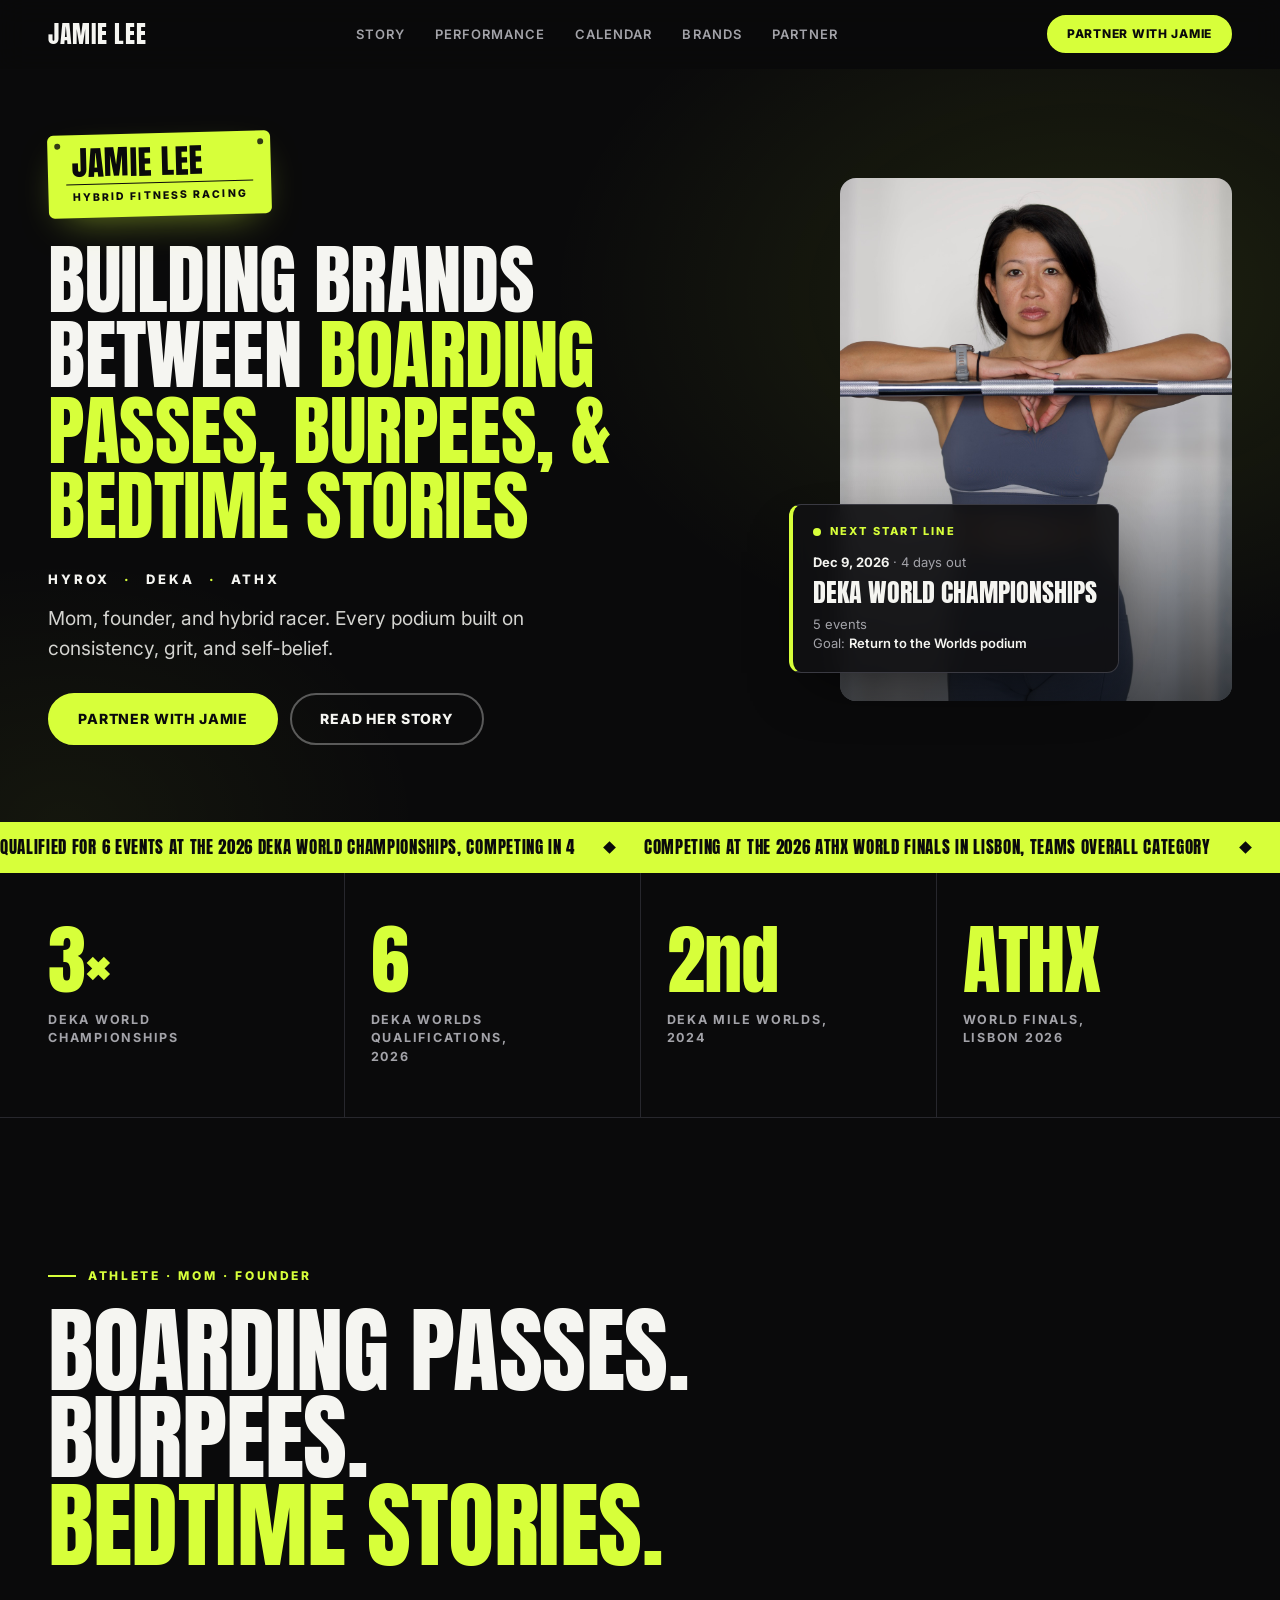
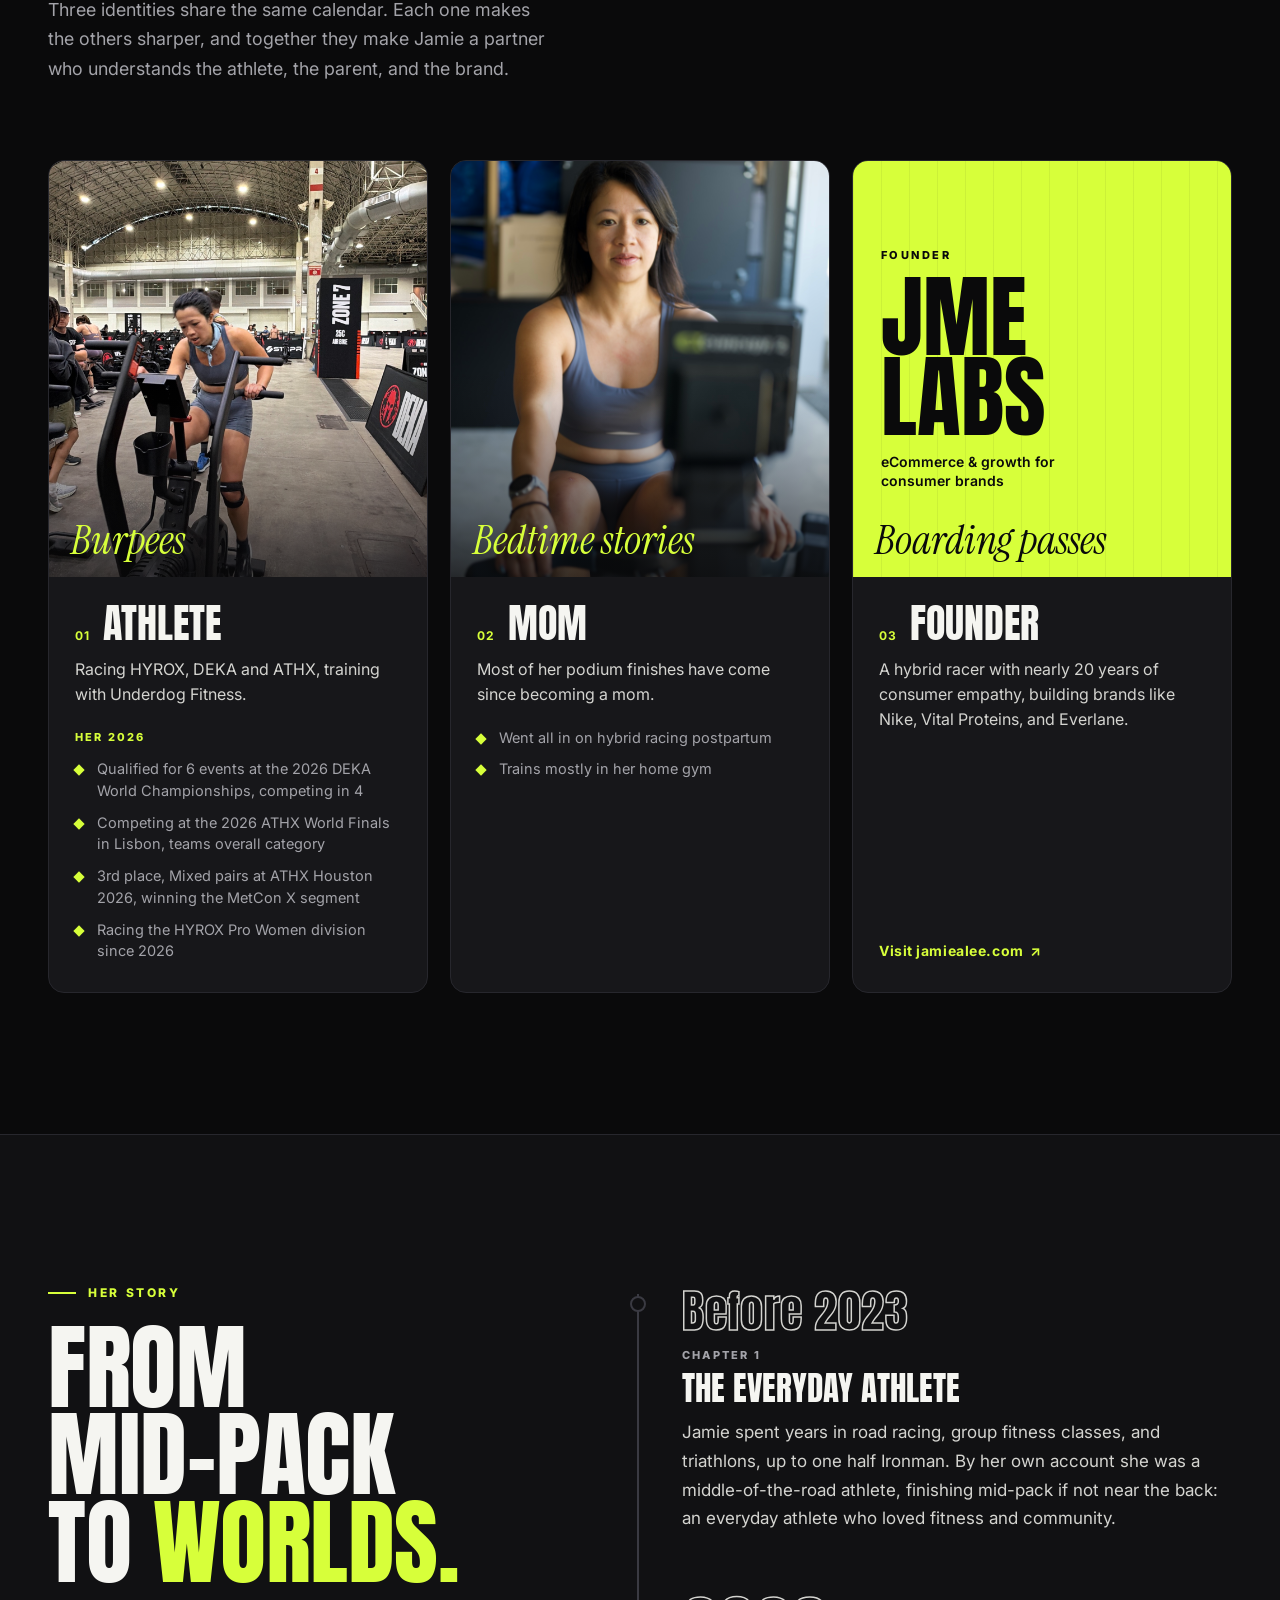
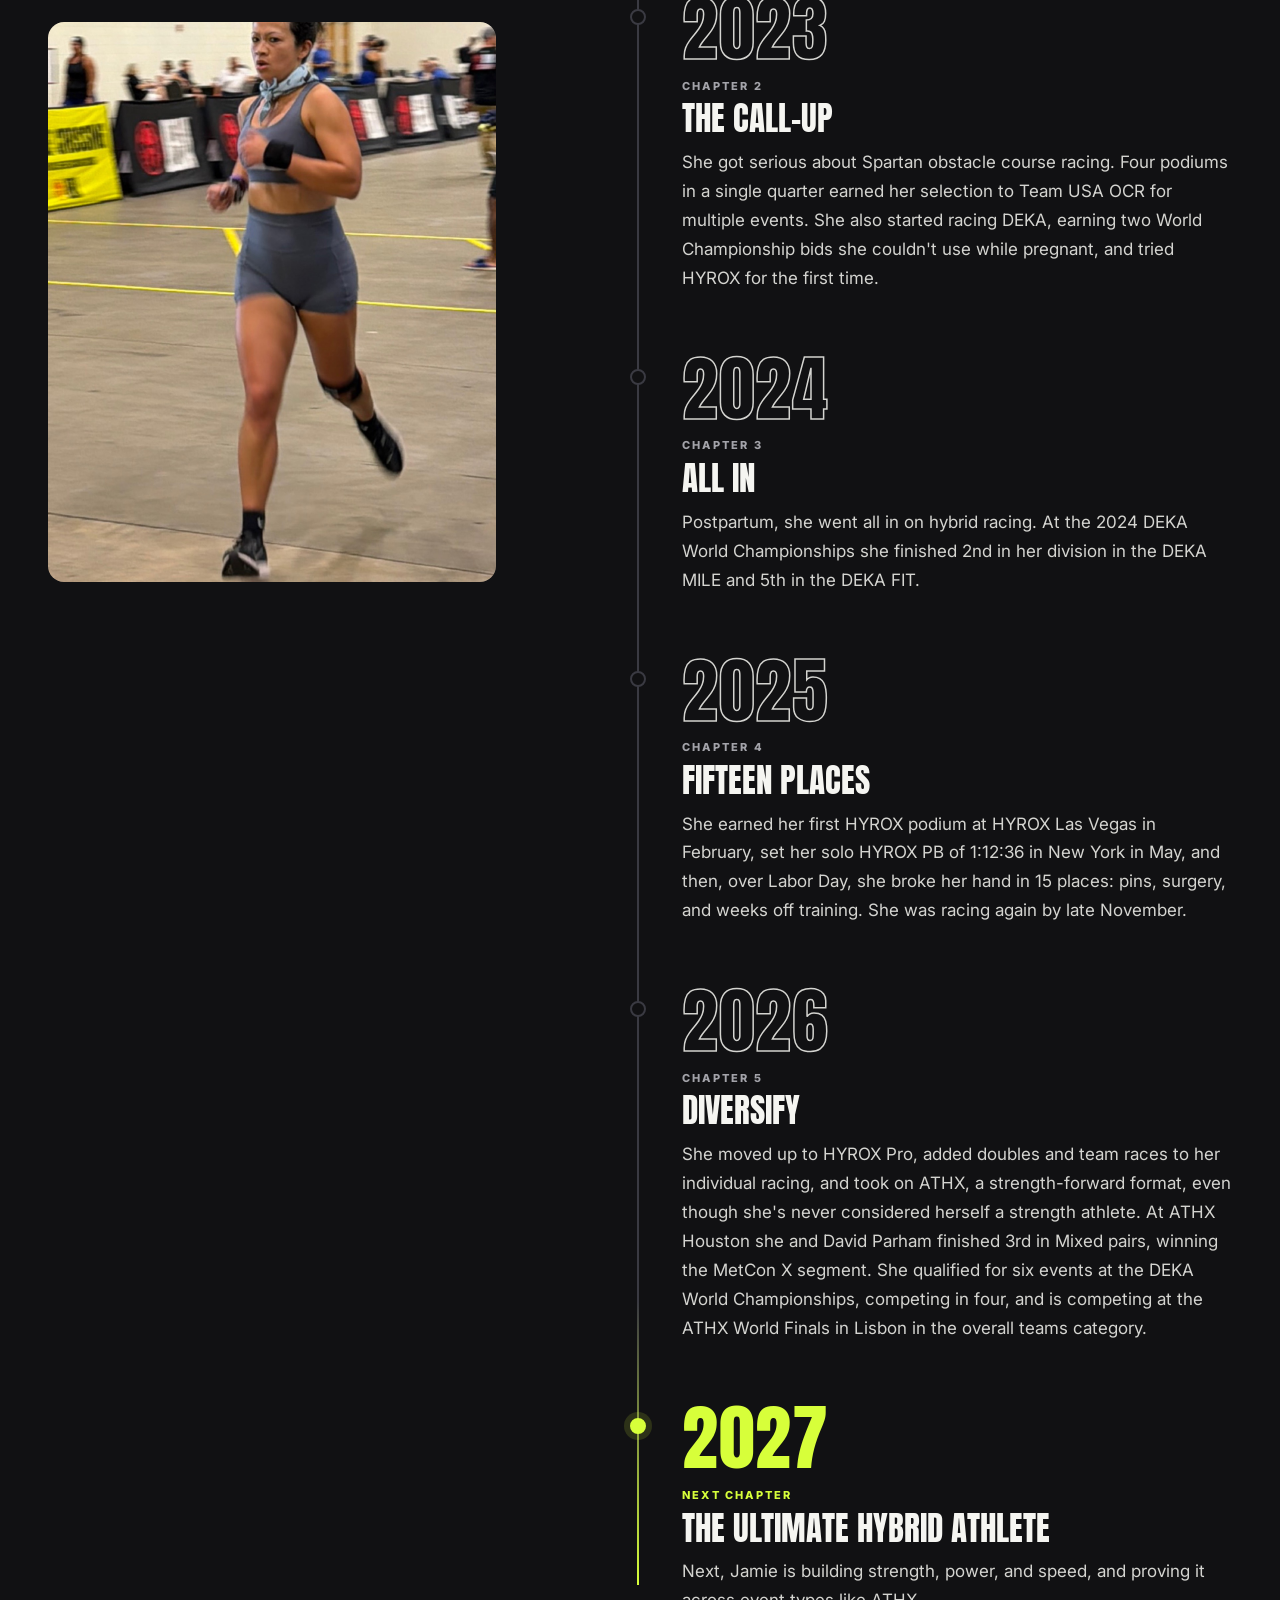
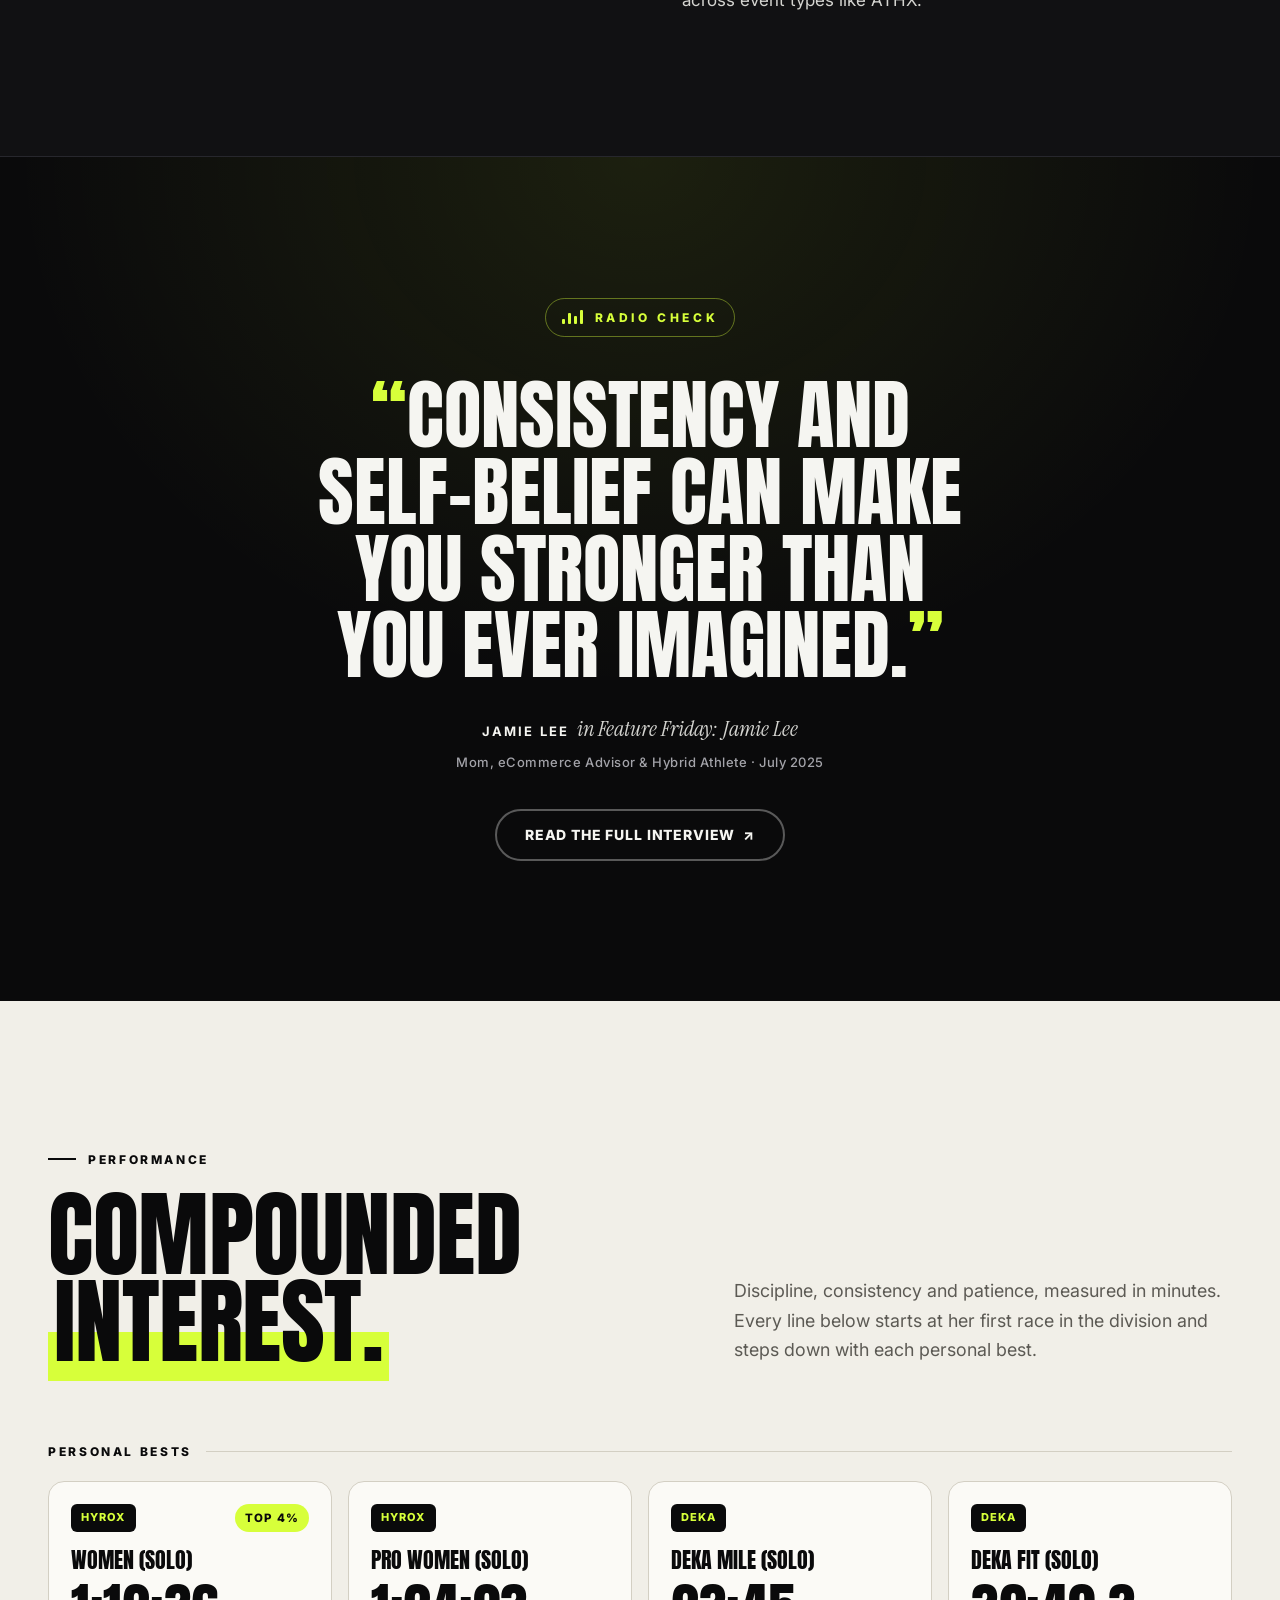
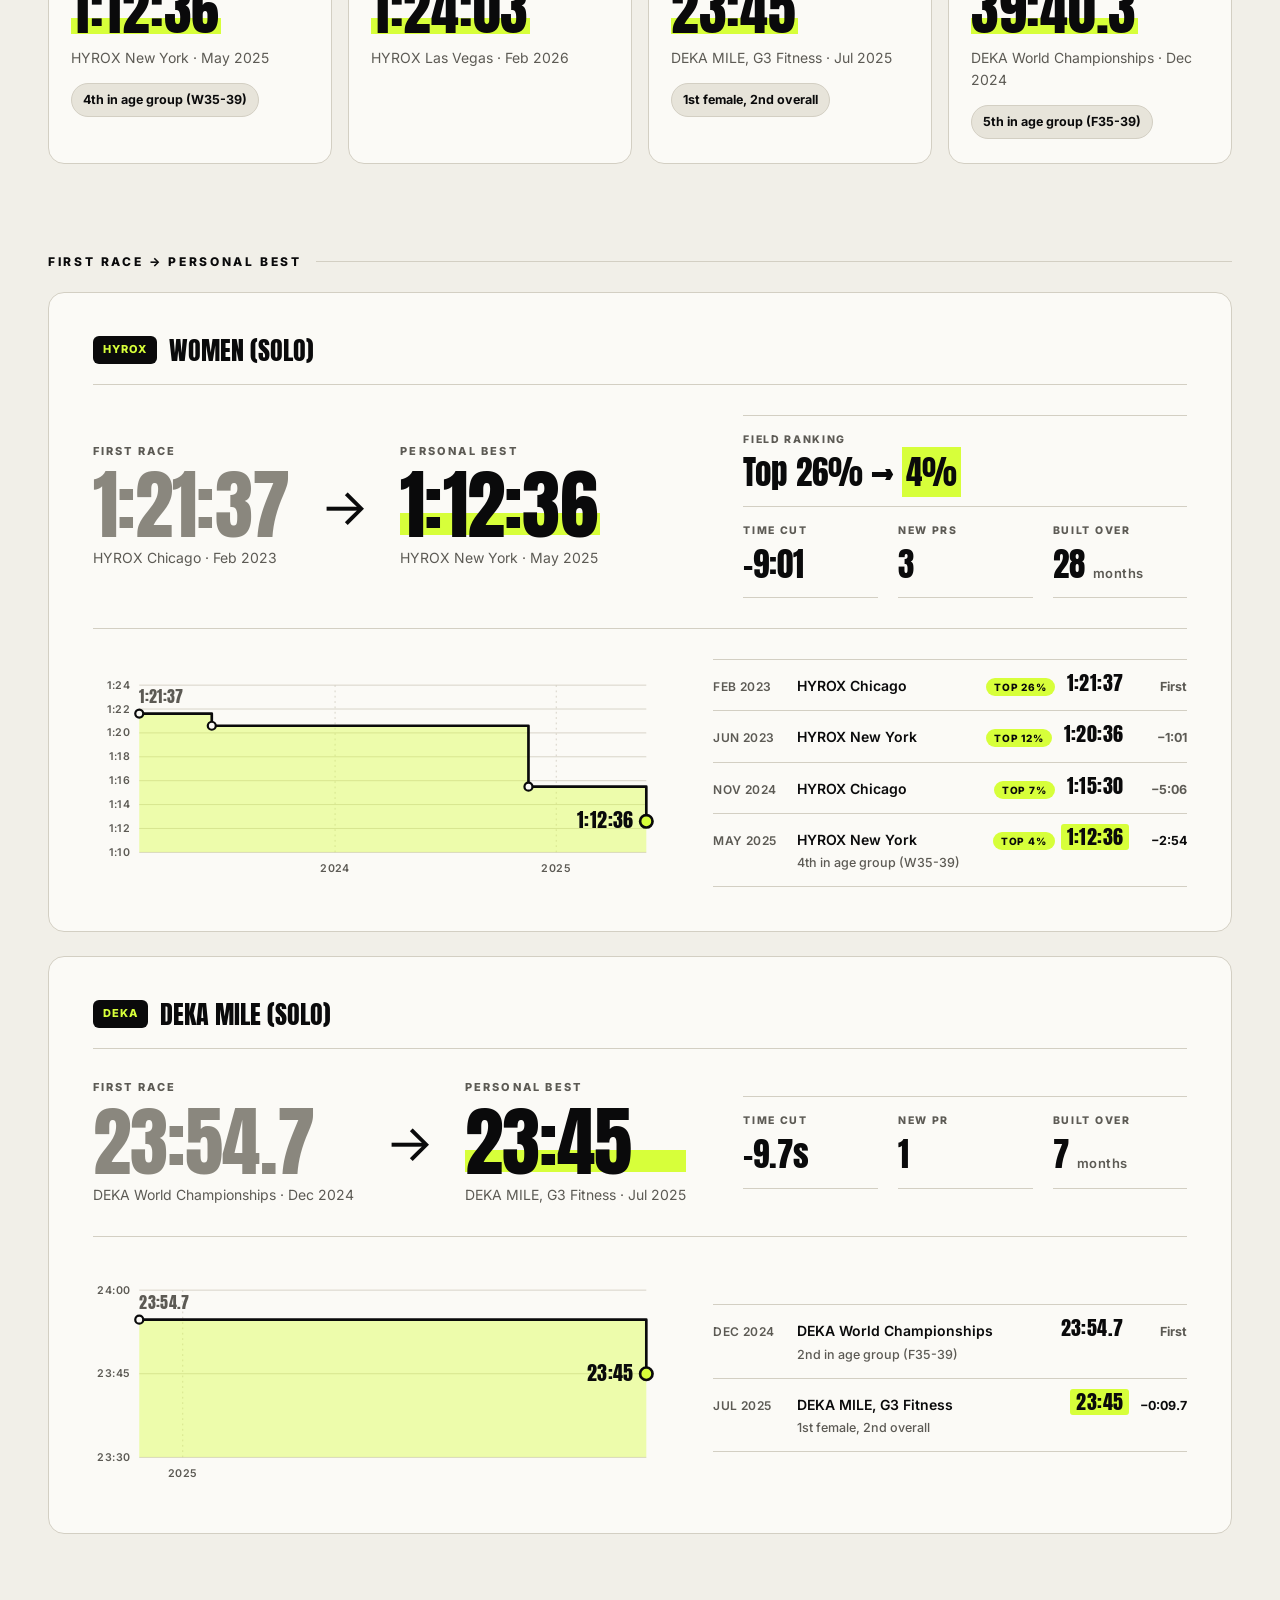
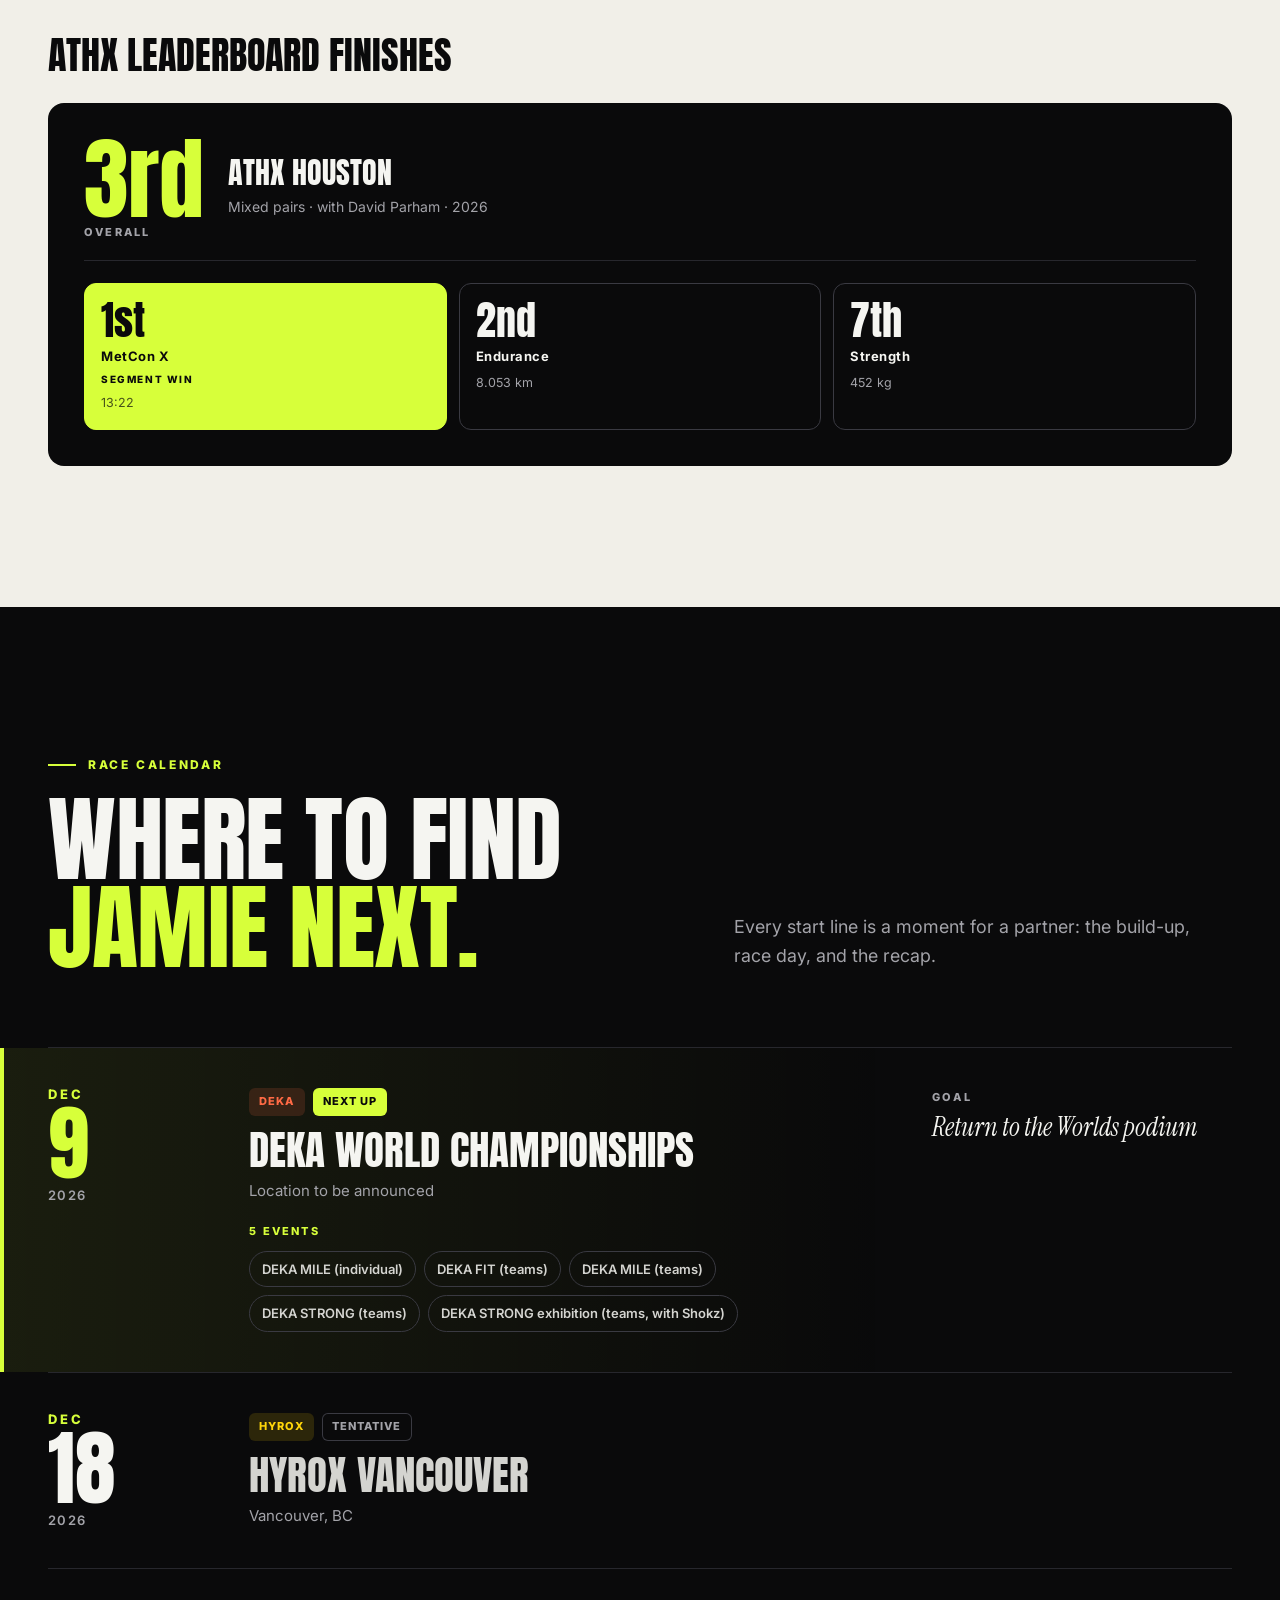
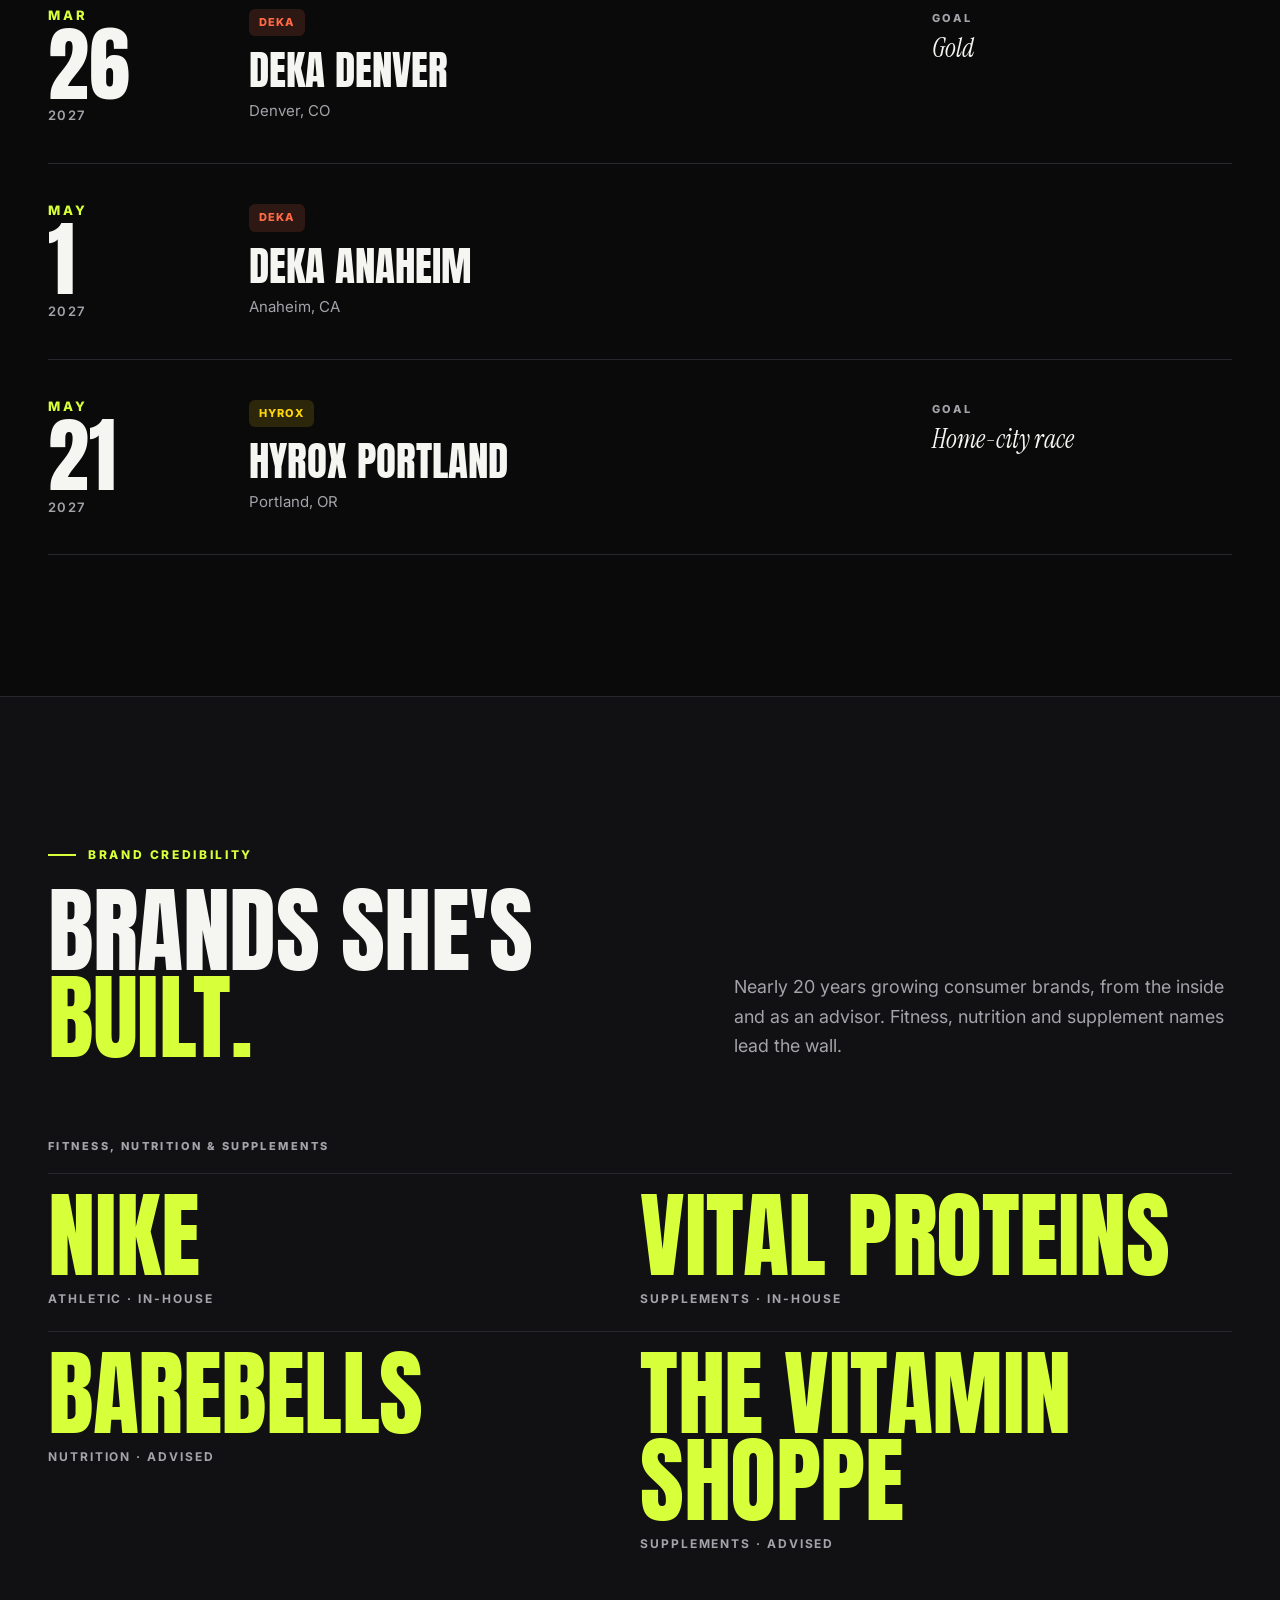
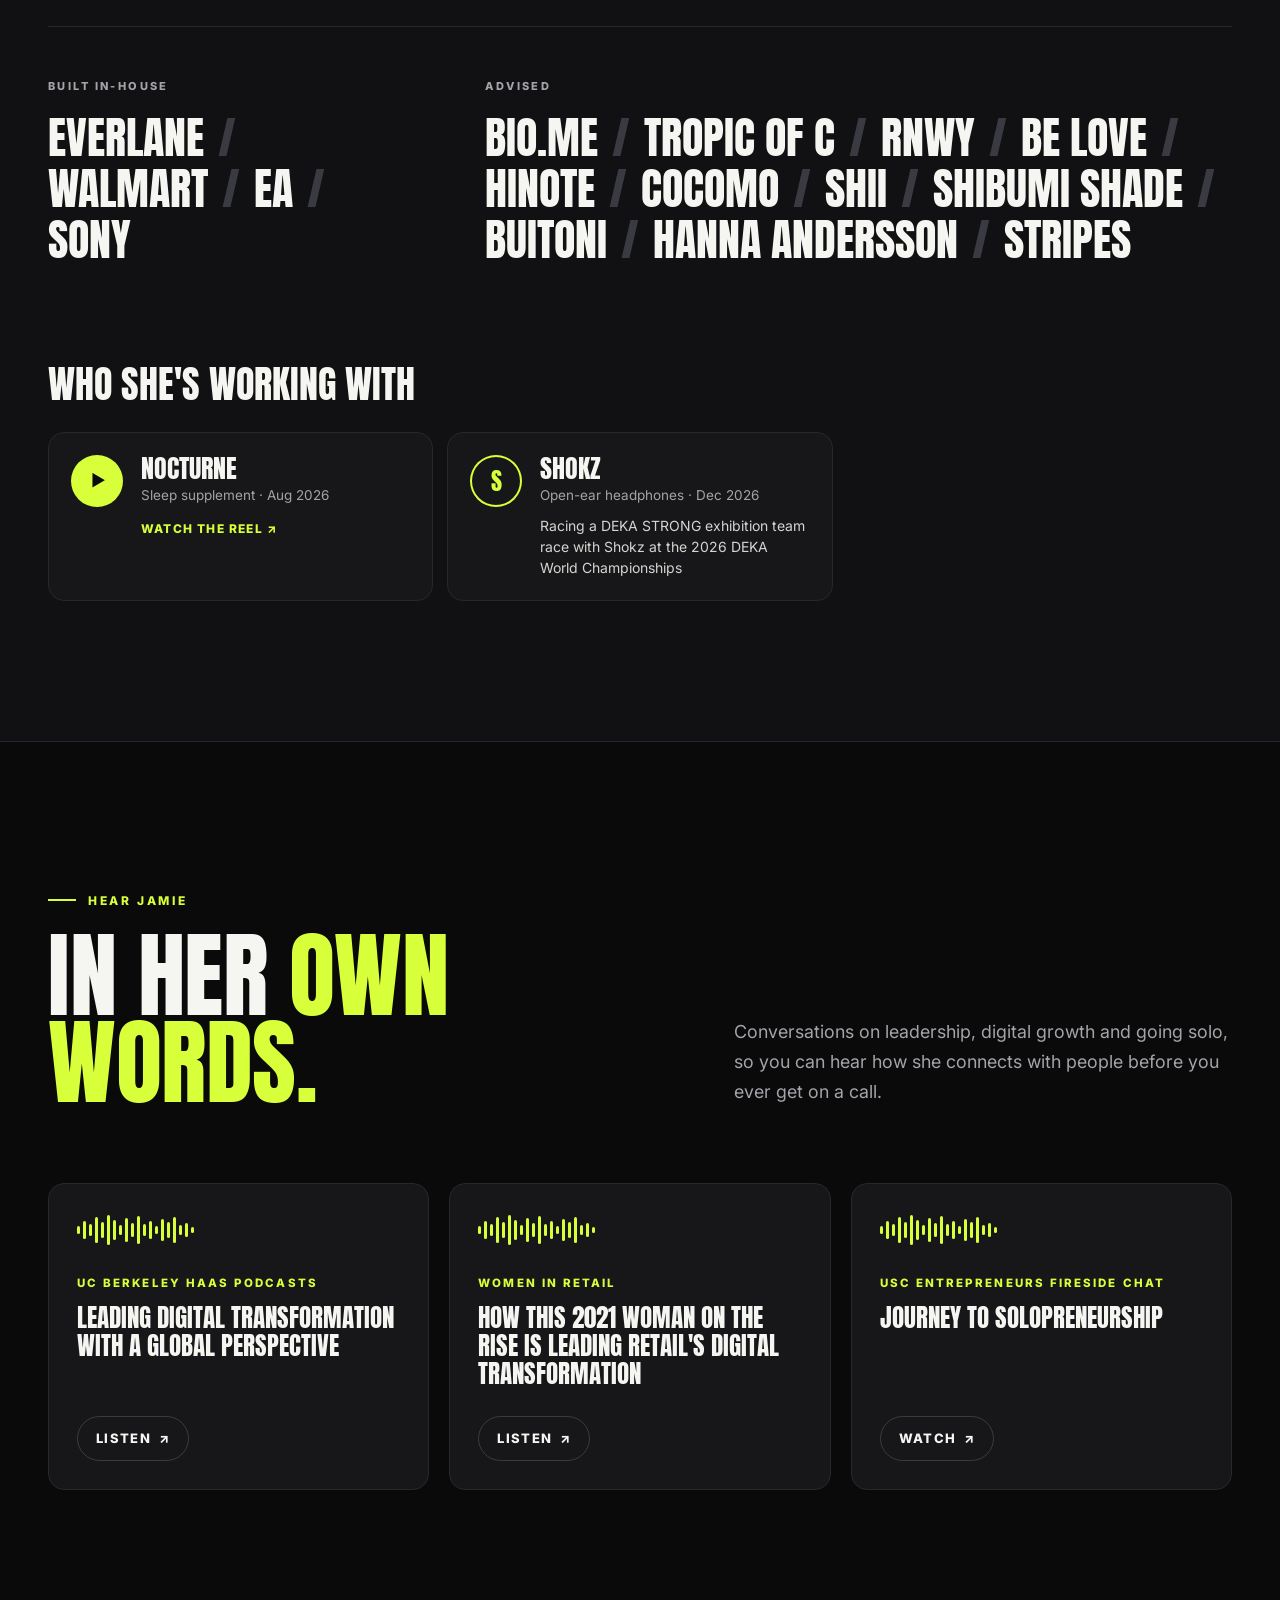
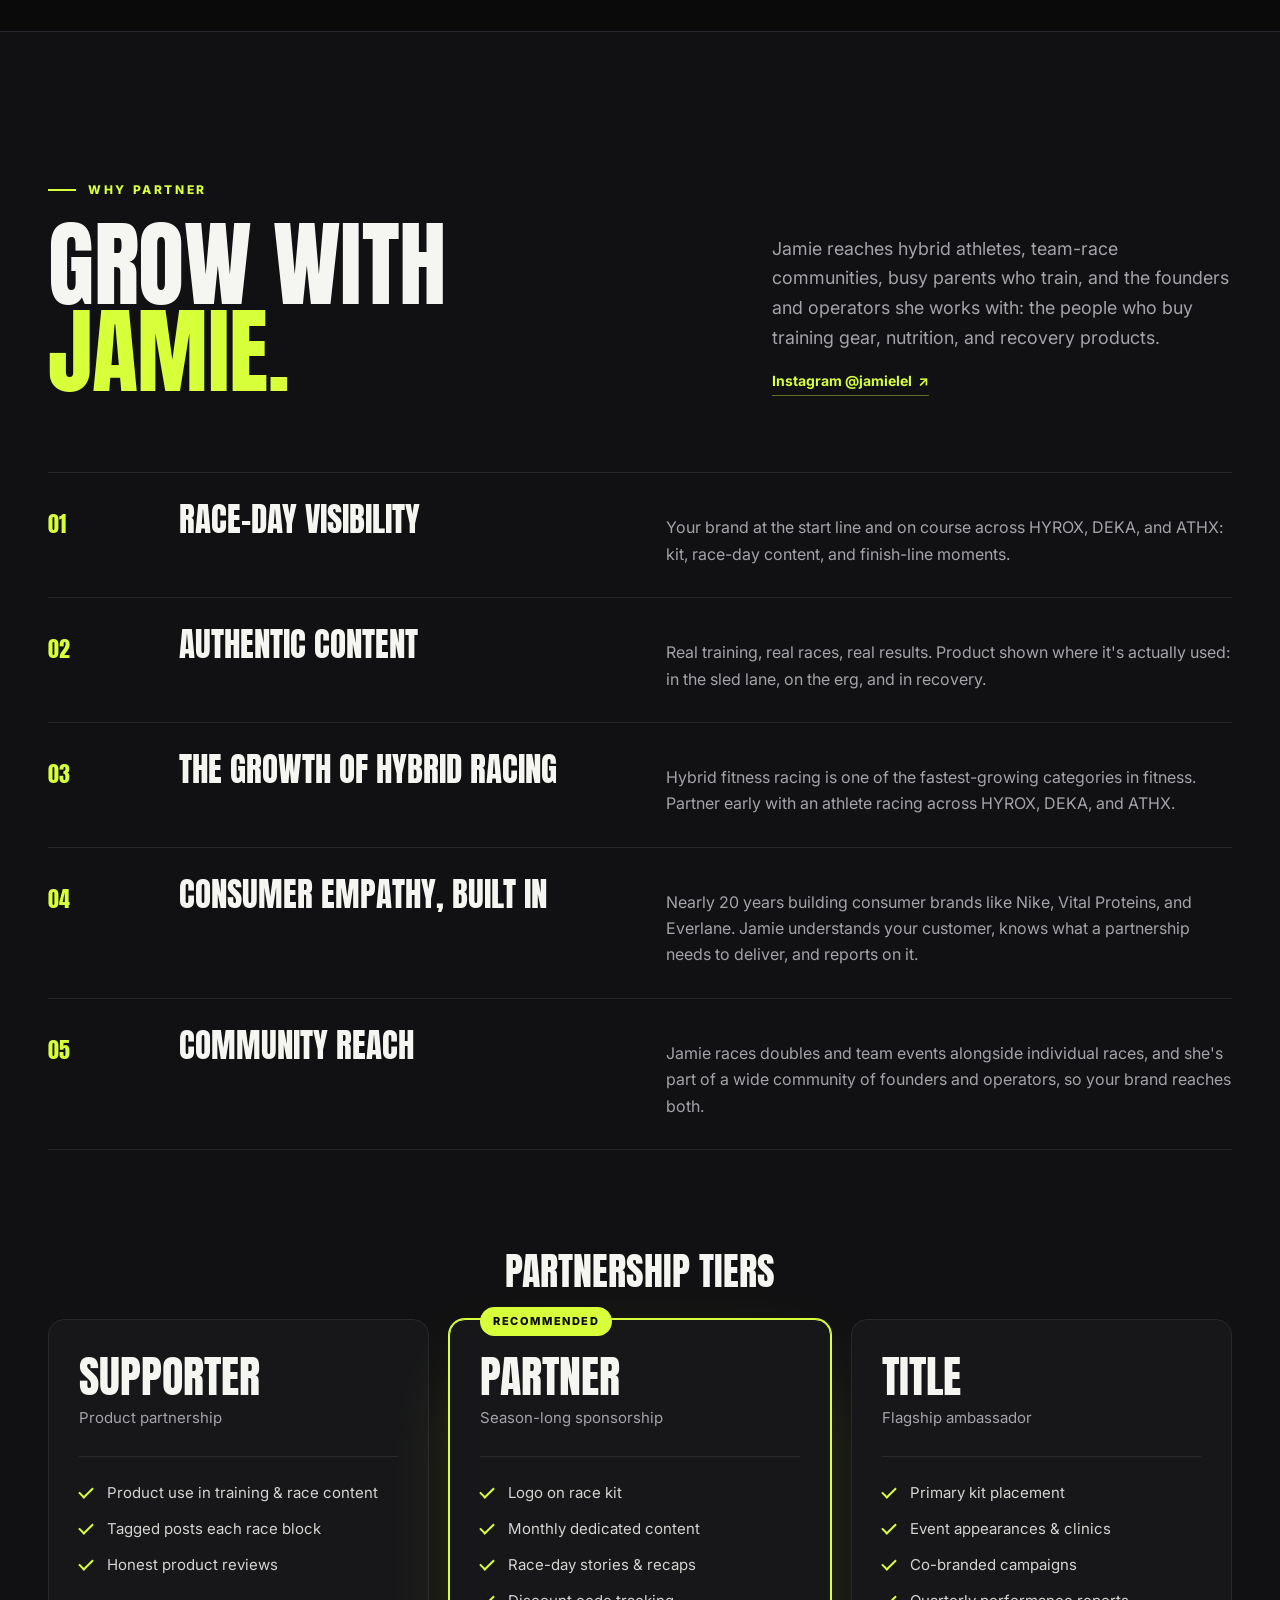
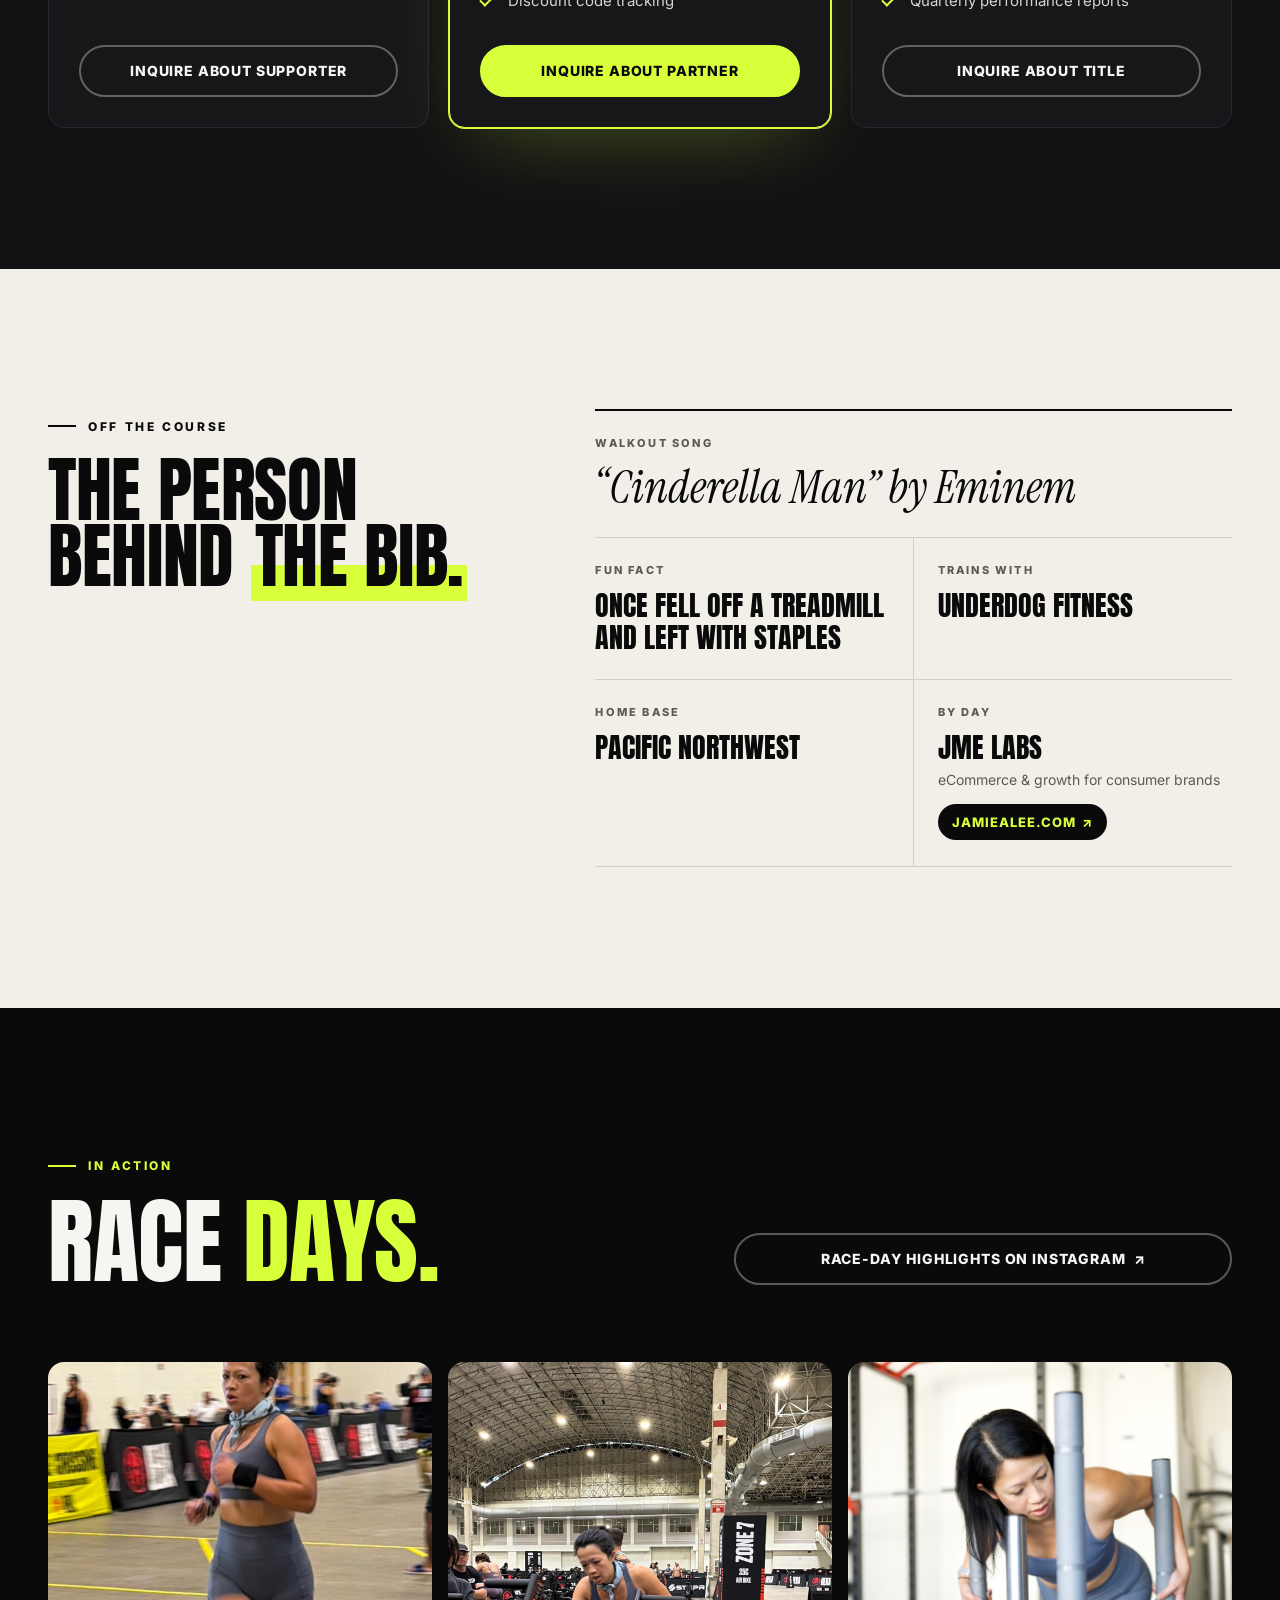
==== v6/index.html @ 5e222876 "Add v6 (Volt Feature) from Jamie's feedback and update shared data - v6 combines v1's look with v2's" ====
<!doctype html>
<html lang="en">
<head>
  <meta charset="utf-8" />
  <meta name="robots" content="noindex, nofollow" />
  <meta name="viewport" content="width=device-width, initial-scale=1" />
  <title>Jamie Lee | Hybrid Racing Athlete</title>
  <meta name="description" content="Sponsorship profile for hybrid racing athlete Jamie Lee: HYROX, DEKA and ATHX." />
  <meta name="theme-color" content="#0a0a0b" />
  <link rel="preconnect" href="https://fonts.googleapis.com" />
  <link rel="preconnect" href="https://fonts.gstatic.com" crossorigin />
  <link href="https://fonts.googleapis.com/css2?family=Anton&family=Instrument+Serif:ital@0;1&family=Inter:wght@400;500;600;700;800&display=swap" rel="stylesheet" />
  <link rel="stylesheet" href="styles.css" />
</head>
<body>
  <a class="skip" href="#main">Skip to content</a>
  <div id="draft-banner" class="draft" hidden>Preview: some figures on this page are sample data.</div>

  <header class="nav" id="nav">
    <div class="nav__inner">
      <a href="#top" class="nav__brand" id="nav-name">Jamie Lee</a>
      <nav class="nav__links" aria-label="Sections">
        <a href="#story">Story</a>
        <a href="#performance">Performance</a>
        <a href="#calendar">Calendar</a>
        <a href="#brands">Brands</a>
        <a href="#partner">Partner</a>
      </nav>
      <a href="#contact" class="btn btn--sm" id="nav-cta">Partner with Jamie</a>
    </div>
  </header>

  <main id="main">
    <!-- 1. HERO -->
    <section class="hero" id="top" aria-labelledby="hero-title">
      <div class="hero__grid wrap">
        <div class="hero__copy">
          <div class="bib" aria-hidden="false">
            <span class="bib__name" id="hero-name"></span>
            <span class="bib__meta" id="hero-category"></span>
          </div>
          <h1 class="hero__title" id="hero-title"></h1>
          <p class="hero__disc" id="hero-disc"></p>
          <p class="hero__lede" id="hero-lede"></p>
          <div class="hero__ctas">
            <a href="#contact" class="btn" id="hero-cta">Partner with Jamie</a>
            <a href="#story" class="btn btn--ghost">Read her story</a>
          </div>
        </div>
        <div class="hero__media">
          <figure class="hero__photo" id="hero-photo"></figure>
          <aside class="startline" id="startline" aria-labelledby="startline-label" hidden>
            <p class="startline__label" id="startline-label"><span class="pulse" aria-hidden="true"></span>Next start line</p>
            <p class="startline__date" id="startline-date"></p>
            <h2 class="startline__event" id="startline-event"></h2>
            <p class="startline__meta" id="startline-meta"></p>
          </aside>
        </div>
      </div>
    </section>

    <!-- 2. TICKER -->
    <section class="ticker" id="ticker-wrap" aria-label="Recent accolades" hidden>
      <div class="ticker__track" id="ticker"></div>
    </section>

    <!-- 3. STATS -->
    <section class="stats" aria-label="By the numbers">
      <dl class="stats__grid wrap" id="stats"></dl>
    </section>

    <!-- 4. ATHLETE · MOM · FOUNDER -->
    <section class="section identities" id="identities" aria-labelledby="id-title">
      <div class="wrap">
        <header class="head">
          <p class="eyebrow">Athlete · Mom · Founder</p>
          <h2 class="title" id="id-title">Boarding passes.<br />Burpees.<br /><span class="hl">Bedtime stories.</span></h2>
          <p class="intro" id="id-intro">Three identities share the same calendar. Each one makes the others sharper, and together they make Jamie a partner who understands the athlete, the parent, and the brand.</p>
        </header>
        <div class="ids" id="ids"></div>
      </div>
    </section>

    <!-- 5. STORY -->
    <section class="section story" id="story" aria-labelledby="story-title">
      <div class="wrap story__grid">
        <div class="story__aside">
          <header class="head">
            <p class="eyebrow">Her story</p>
            <h2 class="title" id="story-title">From mid&#8209;pack<br />to <span class="hl">Worlds.</span></h2>
          </header>
          <figure class="story__photo" id="story-photo"></figure>
        </div>
        <ol class="timeline" id="timeline"></ol>
      </div>
    </section>

    <!-- 6. INTERVIEW -->
    <section class="radio" id="interview" aria-labelledby="radio-label" hidden>
      <div class="wrap radio__inner">
        <p class="radio__label" id="radio-label"><span class="radio__bars" aria-hidden="true"><i></i><i></i><i></i><i></i></span>Radio check</p>
        <figure class="radio__fig">
          <blockquote class="radio__quote" id="quote-text"></blockquote>
          <figcaption class="radio__src" id="quote-src"></figcaption>
        </figure>
        <a class="btn btn--ghost" id="quote-link" href="#" target="_blank" rel="noopener">Read the full interview <span aria-hidden="true">↗</span><span class="sr-only"> (opens in a new tab)</span></a>
      </div>
    </section>

    <!-- 7. PERFORMANCE -->
    <section class="section paper perf" id="performance" aria-labelledby="perf-title">
      <div class="wrap">
        <header class="head head--row">
          <div>
            <p class="eyebrow eyebrow--ink">Performance</p>
            <h2 class="title" id="perf-title">Compounded <span class="mark">interest.</span></h2>
          </div>
          <p class="intro">Discipline, consistency and patience, measured in minutes. Every line below starts at her first race in the division and steps down with each personal best.</p>
        </header>
        <div class="pbs" id="pbs"></div>
        <div class="athx" id="athx" hidden>
          <h3 class="subhead">ATHX leaderboard finishes</h3>
          <ul class="athx__list" id="athx-list"></ul>
        </div>
      </div>
    </section>

    <!-- 8. CALENDAR -->
    <section class="section calendar" id="calendar" aria-labelledby="cal-title">
      <div class="wrap">
        <header class="head head--row">
          <div>
            <p class="eyebrow">Race calendar</p>
            <h2 class="title" id="cal-title">Where to find<br /><span class="hl">Jamie next.</span></h2>
          </div>
          <p class="intro">Every start line is a moment for a partner: the build-up, race day, and the recap.</p>
        </header>
        <ol class="races" id="races"></ol>
      </div>
    </section>

    <!-- 9. BRANDS -->
    <section class="section brands" id="brands" aria-labelledby="brands-title">
      <div class="wrap">
        <header class="head head--row">
          <div>
            <p class="eyebrow">Brand credibility</p>
            <h2 class="title" id="brands-title">Brands she's <span class="hl">built.</span></h2>
          </div>
          <p class="intro" id="brands-intro"></p>
        </header>
        <div class="wall" id="wall"></div>

        <div class="working" id="working" hidden>
          <h3 class="subhead">Who she's working with</h3>
          <div class="working__list" id="working-list"></div>
        </div>
      </div>
    </section>

    <!-- 10. PODCASTS -->
    <section class="section hear" id="hear" aria-labelledby="hear-title" hidden>
      <div class="wrap">
        <header class="head head--row">
          <div>
            <p class="eyebrow">Hear Jamie</p>
            <h2 class="title" id="hear-title">In her <span class="hl">own words.</span></h2>
          </div>
          <p class="intro">Conversations on leadership, digital growth and going solo, so you can hear how she connects with people before you ever get on a call.</p>
        </header>
        <ul class="pods" id="pods"></ul>
      </div>
    </section>

    <!-- 11. PARTNER -->
    <section class="section partner" id="partner" aria-labelledby="partner-title">
      <div class="wrap">
        <header class="head head--row">
          <div>
            <p class="eyebrow">Why partner</p>
            <h2 class="title" id="partner-title">Grow with <span class="hl" id="partner-first"></span></h2>
          </div>
          <div class="partner__aud">
            <p class="intro" id="aud-summary"></p>
            <a class="handle" id="aud-handle" href="#" target="_blank" rel="noopener" hidden></a>
          </div>
        </header>
        <ol class="values" id="values"></ol>

        <h3 class="subhead subhead--center">Partnership tiers</h3>
        <div class="tiers" id="tiers"></div>
      </div>
    </section>

    <!-- 12. OFF THE COURSE -->
    <section class="section paper off" id="off" aria-labelledby="off-title">
      <div class="wrap off__grid">
        <header class="head">
          <p class="eyebrow eyebrow--ink">Off the course</p>
          <h2 class="title" id="off-title">The person<br />behind <span class="mark">the bib.</span></h2>
        </header>
        <ul class="facts" id="facts"></ul>
      </div>
    </section>

    <!-- 13. GALLERY -->
    <section class="section gallery-sec" id="gallery-sec" aria-labelledby="gal-title">
      <div class="wrap">
        <header class="head head--row">
          <div>
            <p class="eyebrow">In action</p>
            <h2 class="title" id="gal-title">Race <span class="hl">days.</span></h2>
          </div>
          <a class="btn btn--ghost" id="highlights-link" href="#" target="_blank" rel="noopener" hidden>Race-day highlights on Instagram <span aria-hidden="true">↗</span><span class="sr-only"> (opens in a new tab)</span></a>
        </header>
        <div class="gallery" id="gallery"></div>
      </div>
    </section>

    <!-- 14. CONTACT -->
    <section class="contact" id="contact" aria-labelledby="contact-title">
      <div class="wrap contact__inner">
        <p class="contact__eyebrow">Partnerships</p>
        <h2 class="contact__title" id="contact-title">Let's race<br />together.</h2>
        <p class="contact__lede" id="contact-lede"></p>
        <div class="contact__ctas">
          <a class="btn btn--ink" id="contact-email" href="#"></a>
          <a class="btn btn--ink-ghost" id="contact-ig" href="#" target="_blank" rel="noopener" hidden></a>
        </div>
      </div>
    </section>
  </main>

  <footer class="footer">
    <div class="wrap footer__inner">
      <p class="footer__name" id="foot-name"></p>
      <p class="footer__meta" id="foot-meta"></p>
    </div>
  </footer>

  <script src="../data/jamie-lee.js"></script>
  <script src="app.js"></script>
</body>
</html>
---- v6/styles.css ----
/* =========================================================
   Jamie Lee · v6 "Volt Feature"
   v1's look (dark, volt, Anton) + v2's editorial structure
   ========================================================= */
:root {
  --bg: #0a0a0b;
  --bg-2: #111113;
  --card: #17171a;
  --card-2: #1d1d21;
  --line: #27272d;
  --line-2: #3a3a42;
  --text: #f5f5f1;
  --soft: #d4d4d0;
  --muted: #a3a3a9;
  --volt: #d7ff3a;
  --volt-dim: rgba(215, 255, 58, 0.14);
  --ink: #0a0a0b;
  --paper: #f1efe8;
  --paper-2: #e7e4da;
  --paper-line: #d3cfc3;
  --paper-muted: #5c5a54;
  --hyrox: #ffd60a;
  --deka: #ff6a45;
  --athx: #6fd3ff;
  --r: 16px;
  --display: "Anton", "Impact", "Arial Narrow Bold", sans-serif;
  --serif: "Instrument Serif", Georgia, serif;
  --body: "Inter", system-ui, -apple-system, "Segoe UI", sans-serif;
  --wrap: 1240px;
  --gut: clamp(20px, 4vw, 48px);
  --sec: clamp(88px, 11vw, 152px);
}

*, *::before, *::after { box-sizing: border-box; }
* { margin: 0; padding: 0; }
html { scroll-behavior: smooth; scroll-padding-top: 76px; -webkit-text-size-adjust: 100%; }
body { background: var(--bg); color: var(--text); font: 400 16px/1.6 var(--body); -webkit-font-smoothing: antialiased; text-rendering: optimizeLegibility; overflow-x: hidden; }
img { display: block; max-width: 100%; }
a { color: inherit; }
ul, ol { list-style: none; }
button { font: inherit; }
[hidden] { display: none !important; }
:focus-visible { outline: 3px solid var(--volt); outline-offset: 3px; border-radius: 4px; }
.paper :focus-visible, .contact :focus-visible { outline-color: var(--ink); }

.wrap { width: min(var(--wrap), 100% - var(--gut) * 2); margin-inline: auto; }
.sr-only { position: absolute !important; width: 1px; height: 1px; overflow: hidden; clip: rect(0 0 0 0); white-space: nowrap; }
.skip { position: absolute; left: 12px; top: -60px; z-index: 100; background: var(--volt); color: var(--ink); padding: 10px 16px; font-weight: 700; border-radius: 8px; text-decoration: none; }
.skip:focus { top: 12px; }
.draft { background: #3a2f00; color: #ffe27a; font-size: 13px; text-align: center; padding: 8px 16px; }

/* ---------- Buttons ---------- */
.btn {
  display: inline-flex; align-items: center; justify-content: center; gap: 8px;
  background: var(--volt); color: var(--ink); border: 2px solid var(--volt);
  font: 800 14px/1 var(--body); letter-spacing: 0.06em; text-transform: uppercase; text-decoration: none;
  padding: 17px 28px; border-radius: 999px; white-space: nowrap;
  transition: transform 0.18s ease, background-color 0.18s ease, color 0.18s ease, border-color 0.18s ease;
}
.btn:hover { transform: translateY(-2px); }
.btn--ghost { background: transparent; color: var(--text); border-color: rgba(255, 255, 255, 0.32); }
.btn--ghost:hover { border-color: var(--volt); color: var(--volt); }
.btn--sm { padding: 11px 18px; font-size: 12px; }
.btn--block { width: 100%; margin-top: auto; }
.btn--ink { background: var(--ink); color: var(--volt); border-color: var(--ink); }
.btn--ink-ghost { background: transparent; color: var(--ink); border-color: rgba(10, 10, 11, 0.4); }
.btn--ink-ghost:hover { border-color: var(--ink); }

/* ---------- Nav ---------- */
.nav { position: sticky; top: 0; z-index: 50; background: rgba(10, 10, 11, 0.72); backdrop-filter: blur(14px); -webkit-backdrop-filter: blur(14px); border-bottom: 1px solid transparent; transition: border-color 0.2s, background-color 0.2s; }
.nav.is-scrolled { border-bottom-color: var(--line); background: rgba(10, 10, 11, 0.9); }
.nav__inner { width: min(var(--wrap), 100% - var(--gut) * 2); margin-inline: auto; height: 68px; display: flex; align-items: center; justify-content: space-between; gap: 24px; }
.nav__brand { font: 400 24px/1 var(--display); letter-spacing: 0.03em; text-transform: uppercase; text-decoration: none; }
.nav__links { display: flex; gap: 30px; font-size: 13px; font-weight: 600; letter-spacing: 0.08em; text-transform: uppercase; }
.nav__links a { color: var(--muted); text-decoration: none; transition: color 0.15s; }
.nav__links a:hover { color: var(--volt); }

/* ---------- Shared type ---------- */
.section { padding: var(--sec) 0; position: relative; }
.eyebrow { display: inline-flex; align-items: center; gap: 12px; color: var(--volt); font-size: 12px; font-weight: 800; letter-spacing: 0.22em; text-transform: uppercase; margin-bottom: 22px; }
.eyebrow::before { content: ""; width: 28px; height: 2px; background: currentColor; }
.eyebrow--ink { color: var(--ink); }
.title { font: 400 clamp(46px, 7.4vw, 104px)/0.92 var(--display); text-transform: uppercase; letter-spacing: -0.005em; }
.hl { color: var(--volt); }
.mark { background: linear-gradient(transparent 58%, var(--volt) 58%, var(--volt) 92%, transparent 92%); padding: 0 0.06em; }
.intro { color: var(--muted); font-size: clamp(16px, 1.4vw, 18px); line-height: 1.65; max-width: 46ch; }
.head { margin-bottom: clamp(44px, 6vw, 80px); }
.head .intro { margin-top: 26px; }
.head--row { display: grid; grid-template-columns: 1.25fr 1fr; gap: 32px 64px; align-items: end; }
.head--row .intro { margin-top: 0; justify-self: end; }
.subhead { font: 400 clamp(28px, 3vw, 40px)/1 var(--display); text-transform: uppercase; margin: clamp(64px, 8vw, 104px) 0 28px; }
.subhead--center { text-align: center; }

.tag { display: inline-flex; align-items: center; font-size: 11px; font-weight: 800; letter-spacing: 0.1em; text-transform: uppercase; padding: 5px 10px; border-radius: 6px; background: rgba(255, 255, 255, 0.08); color: var(--soft); }
.tag--hyrox { background: rgba(255, 214, 10, 0.14); color: var(--hyrox); }
.tag--deka { background: rgba(255, 106, 69, 0.15); color: var(--deka); }
.tag--athx { background: rgba(111, 211, 255, 0.14); color: var(--athx); }
.tag--next { background: var(--volt); color: var(--ink); }
.tag--tent { background: transparent; color: var(--muted); box-shadow: inset 0 0 0 1px var(--line-2); }

.ph { background: repeating-linear-gradient(135deg, rgba(215, 255, 58, 0.06) 0 2px, transparent 2px 18px), linear-gradient(160deg, #1c1f14, #111113) !important; }

/* =========================================================
   1. HERO
   ========================================================= */
.hero { position: relative; overflow: hidden; padding: clamp(36px, 5vw, 72px) 0 clamp(56px, 6vw, 88px); }
.hero::before { content: ""; position: absolute; inset: 0; background: radial-gradient(60% 70% at 85% 30%, rgba(215, 255, 58, 0.10), transparent 70%), radial-gradient(40% 50% at 5% 100%, rgba(215, 255, 58, 0.05), transparent 70%); pointer-events: none; }
.hero__grid { position: relative; display: grid; grid-template-columns: minmax(0, 1.3fr) minmax(0, 0.7fr); gap: clamp(32px, 5vw, 72px); align-items: center; }
.bib { display: inline-flex; flex-direction: column; gap: 4px; background: var(--volt); color: var(--ink); padding: 12px 18px 11px; border-radius: 6px; margin-bottom: 26px; position: relative; transform: rotate(-1.5deg); box-shadow: 0 14px 40px -18px rgba(215, 255, 58, 0.6); }
.bib::before, .bib::after { content: ""; position: absolute; top: 8px; width: 6px; height: 6px; border-radius: 50%; background: var(--ink); opacity: 0.8; }
.bib::before { left: 7px; } .bib::after { right: 7px; }
.bib__name { font: 400 clamp(26px, 2.6vw, 34px)/1 var(--display); text-transform: uppercase; letter-spacing: 0.02em; padding: 0 6px; }
.bib__meta { font-size: 10.5px; font-weight: 800; letter-spacing: 0.2em; text-transform: uppercase; padding: 0 6px; border-top: 1.5px solid var(--ink); padding-top: 5px; }
.hero__title { font: 400 clamp(44px, 6vw, 86px)/0.98 var(--display); text-transform: uppercase; letter-spacing: -0.005em; }
.hero__t1 { color: var(--text); }
.hero__t2 { color: var(--volt); }
.hero__disc { display: flex; flex-wrap: wrap; gap: 8px 0; margin: 26px 0 0; font-size: 13px; font-weight: 800; letter-spacing: 0.22em; text-transform: uppercase; color: var(--text); }
.hero__disc span + span::before { content: "·"; color: var(--volt); margin: 0 14px; }
.hero__lede { color: var(--soft); font-size: clamp(17px, 1.5vw, 20px); line-height: 1.55; max-width: 44ch; margin: 14px 0 30px; }
.hero__ctas { display: flex; flex-wrap: wrap; gap: 12px; }

.hero__media { position: relative; }
.hero__photo { position: relative; aspect-ratio: 3 / 4; max-height: 680px; width: 100%; border-radius: var(--r); overflow: hidden; background: var(--card); }
.hero__photo img { width: 100%; height: 100%; object-fit: cover; }
.hero__photo::after { content: ""; position: absolute; inset: 0; background: linear-gradient(180deg, transparent 55%, rgba(10, 10, 11, 0.55)); }
.startline { position: absolute; left: clamp(-56px, -4vw, -20px); bottom: 28px; z-index: 2; width: min(330px, 86%); background: rgba(17, 17, 19, 0.92); backdrop-filter: blur(10px); -webkit-backdrop-filter: blur(10px); border: 1px solid var(--line-2); border-left: 4px solid var(--volt); border-radius: 12px; padding: 18px 20px 18px; box-shadow: 0 24px 60px -24px rgba(0, 0, 0, 0.8); }
.startline__label { display: flex; align-items: center; gap: 9px; color: var(--volt); font-size: 11px; font-weight: 800; letter-spacing: 0.2em; text-transform: uppercase; }
.pulse { width: 8px; height: 8px; border-radius: 50%; background: var(--volt); box-shadow: 0 0 0 0 rgba(215, 255, 58, 0.6); animation: pulse 2s infinite; }
@keyframes pulse { 70% { box-shadow: 0 0 0 9px rgba(215, 255, 58, 0); } 100% { box-shadow: 0 0 0 0 rgba(215, 255, 58, 0); } }
.startline__date { color: var(--muted); font-size: 13px; margin-top: 12px; }
.startline__date strong { color: var(--text); font-weight: 700; }
.startline__event { font: 400 26px/1.05 var(--display); text-transform: uppercase; margin-top: 6px; }
.startline__meta { color: var(--muted); font-size: 13px; line-height: 1.5; margin-top: 8px; }
.startline__goal { display: block; }
.startline__meta strong { color: var(--text); font-weight: 600; }

/* =========================================================
   2. TICKER
   ========================================================= */
.ticker { background: var(--volt); color: var(--ink); overflow: hidden; }
.ticker__track { display: flex; width: max-content; animation: tick 70s linear infinite; }
.ticker:hover .ticker__track { animation-play-state: paused; }
.ticker__run { display: flex; }
.ticker__item { font: 400 17px/1 var(--display); letter-spacing: 0.04em; text-transform: uppercase; padding: 17px 0; white-space: nowrap; display: flex; align-items: center; }
.ticker__item::after { content: ""; width: 9px; height: 9px; background: var(--ink); transform: rotate(45deg); margin: 0 30px; }
@keyframes tick { to { transform: translateX(-50%); } }

/* =========================================================
   3. STATS
   ========================================================= */
.stats { border-bottom: 1px solid var(--line); }
.stats__grid { display: grid; grid-template-columns: repeat(var(--n, 4), minmax(0, 1fr)); }
.stat { display: flex; flex-direction: column; padding: clamp(32px, 4vw, 52px) clamp(16px, 2vw, 28px); border-left: 1px solid var(--line); }
.stat:first-child { border-left: 0; padding-left: 0; }
.stat__value { order: -1; font: 400 clamp(52px, 6vw, 88px)/0.95 var(--display); color: var(--volt); letter-spacing: -0.01em; }
.stat__label { color: var(--muted); font-size: 12.5px; font-weight: 700; letter-spacing: 0.14em; text-transform: uppercase; line-height: 1.45; margin-top: 14px; max-width: 22ch; }

/* =========================================================
   4. ATHLETE · MOM · FOUNDER
   ========================================================= */
.identities .head { max-width: 900px; }
.ids { display: grid; grid-template-columns: repeat(3, minmax(0, 1fr)); gap: 22px; }
.id { display: flex; flex-direction: column; background: var(--card); border: 1px solid var(--line); border-radius: var(--r); overflow: hidden; }
.id__media { position: relative; aspect-ratio: 4 / 4.4; overflow: hidden; background: var(--card-2); }
.id__media img { width: 100%; height: 100%; object-fit: cover; transition: transform 0.7s ease; }
.id:hover .id__media img { transform: scale(1.04); }
.id__media::after { content: ""; position: absolute; inset: 0; background: linear-gradient(180deg, transparent 50%, rgba(10, 10, 11, 0.75)); pointer-events: none; }
.id__word { position: absolute; left: 22px; bottom: 16px; z-index: 1; font: italic 400 clamp(34px, 3.2vw, 46px)/1 var(--serif); color: var(--volt); }
.id--founder .id__media { background: var(--volt); }
.id--founder .id__media::after { background: none; }
.id--founder .id__word { color: var(--ink); }
.id__mark { position: absolute; inset: 0; display: flex; flex-direction: column; justify-content: center; padding: 28px; color: var(--ink); background: repeating-linear-gradient(90deg, rgba(10, 10, 11, 0.06) 0 1px, transparent 1px 28px); }
.id__mark-k { font-size: 11px; font-weight: 800; letter-spacing: 0.22em; text-transform: uppercase; }
.id__mark-n { font: 400 clamp(64px, 7vw, 104px)/0.9 var(--display); text-transform: uppercase; margin: 12px 0 14px; }
.id__mark-s { font-size: 14px; font-weight: 600; max-width: 24ch; line-height: 1.4; }
.id__body { padding: 26px 26px 30px; display: flex; flex-direction: column; flex: 1; }
.id__label { display: flex; align-items: baseline; gap: 12px; font: 400 40px/1 var(--display); text-transform: uppercase; }
.id__num { font: 700 12px/1 var(--body); letter-spacing: 0.12em; color: var(--volt); }
.id__lede { color: var(--soft); font-size: 16px; line-height: 1.55; margin-top: 14px; }
.id__kicker { color: var(--volt); font-size: 11px; font-weight: 800; letter-spacing: 0.2em; text-transform: uppercase; margin-top: 22px; }
.id__points { display: grid; gap: 10px; margin-top: 12px; }
.id__lede + .id__points { margin-top: 20px; }
.id__points li { position: relative; padding-left: 22px; color: var(--muted); font-size: 14.5px; line-height: 1.5; }
.id__points li::before { content: ""; position: absolute; left: 0; top: 0.55em; width: 8px; height: 8px; background: var(--volt); transform: rotate(45deg); }
.link { display: inline-flex; gap: 6px; margin-top: auto; padding-top: 22px; color: var(--volt); font-weight: 700; font-size: 14px; letter-spacing: 0.04em; text-decoration: none; }
.link:hover { text-decoration: underline; text-underline-offset: 4px; }

/* =========================================================
   5. STORY
   ========================================================= */
.story { background: var(--bg-2); border-block: 1px solid var(--line); }
.story__grid { display: grid; grid-template-columns: minmax(0, 0.9fr) minmax(0, 1.1fr); gap: clamp(40px, 7vw, 112px); align-items: start; }
.story__aside { position: sticky; top: 104px; }
.story__aside .head { margin-bottom: 36px; }
.story__photo { position: relative; aspect-ratio: 4 / 5; max-height: 560px; border-radius: var(--r); overflow: hidden; background: var(--card); }
.story__photo img { width: 100%; height: 100%; object-fit: cover; }
.timeline { position: relative; padding-top: 8px; }
.timeline::before { content: ""; position: absolute; left: 7px; top: 18px; bottom: 30px; width: 2px; background: linear-gradient(var(--line-2), var(--line-2) 85%, var(--volt)); }
.ch { position: relative; padding: 0 0 clamp(44px, 5vw, 64px) 52px; }
.ch:last-child { padding-bottom: 0; }
.ch::before { content: ""; position: absolute; left: 0; top: 12px; width: 16px; height: 16px; border-radius: 50%; background: var(--bg-2); border: 2px solid var(--line-2); }
.ch__year { font: 400 clamp(54px, 5.6vw, 80px)/0.9 var(--display); color: transparent; -webkit-text-stroke: 1.5px var(--soft); letter-spacing: 0.01em; }
.ch__year--text { font-size: clamp(36px, 3.6vw, 52px); padding-top: 6px; }
.ch__flag { color: var(--muted); font-size: 11px; font-weight: 800; letter-spacing: 0.2em; text-transform: uppercase; margin-top: 16px; }
.ch__title { font: 400 clamp(28px, 2.6vw, 36px)/1.05 var(--display); text-transform: uppercase; margin-top: 6px; }
.ch__text { color: var(--soft); font-size: 17px; line-height: 1.7; margin-top: 12px; max-width: 58ch; }
.ch--next::before { background: var(--volt); border-color: var(--volt); box-shadow: 0 0 0 6px var(--volt-dim); }
.ch--next .ch__year { color: var(--volt); -webkit-text-stroke: 0; }
.ch--next .ch__flag { color: var(--volt); }
.ch:hover .ch__year:not(.ch--next .ch__year) { -webkit-text-stroke-color: var(--volt); }

/* =========================================================
   6. RADIO CHECK (interview)
   ========================================================= */
.radio { position: relative; padding: clamp(96px, 11vw, 156px) 0; overflow: hidden; background: radial-gradient(70% 90% at 50% 0%, rgba(215, 255, 58, 0.09), transparent 70%), var(--bg); }
.radio__inner { display: flex; flex-direction: column; align-items: center; text-align: center; }
.radio__label { display: inline-flex; align-items: center; gap: 12px; color: var(--volt); font-size: 12px; font-weight: 800; letter-spacing: 0.3em; text-transform: uppercase; padding: 9px 16px; border: 1px solid rgba(215, 255, 58, 0.4); border-radius: 999px; }
.radio__bars { display: inline-flex; align-items: flex-end; gap: 3px; height: 14px; }
.radio__bars i { width: 3px; background: var(--volt); border-radius: 1px; animation: bars 1.2s ease-in-out infinite; }
.radio__bars i:nth-child(1) { height: 40%; animation-delay: -0.2s; }
.radio__bars i:nth-child(2) { height: 80%; animation-delay: -0.5s; }
.radio__bars i:nth-child(3) { height: 60%; animation-delay: -0.8s; }
.radio__bars i:nth-child(4) { height: 100%; animation-delay: -0.1s; }
@keyframes bars { 50% { transform: scaleY(0.4); } }
.radio__bars i { transform-origin: bottom; }
.radio__fig { margin: 40px 0 36px; }
.radio__quote { position: relative; font: 400 clamp(40px, 6vw, 88px)/1 var(--display); text-transform: uppercase; max-width: 17ch; margin-inline: auto; }
.radio__quote p::before { content: "\201C"; color: var(--volt); }
.radio__quote p::after { content: "\201D"; color: var(--volt); }
.radio__src { margin-top: 30px; font: italic 400 22px/1.4 var(--serif); color: var(--soft); }
.radio__who { font: 700 13px/1 var(--body); font-style: normal; letter-spacing: 0.16em; text-transform: uppercase; color: var(--text); margin-right: 4px; }
.radio__src cite { font-style: italic; }
.radio__sub { display: block; font: 500 13px/1.5 var(--body); font-style: normal; color: var(--muted); letter-spacing: 0.04em; margin-top: 8px; }

/* =========================================================
   7. PERFORMANCE (paper)
   ========================================================= */
.paper { background: var(--paper); color: var(--ink); }
.paper .intro { color: var(--paper-muted); }
.paper .subhead { color: var(--ink); }
.perf__k { display: flex; align-items: center; gap: 14px; font-size: 12px; font-weight: 800; letter-spacing: 0.22em; text-transform: uppercase; color: var(--ink); margin: 0 0 20px; }
.perf__k::after { content: ""; flex: 1; height: 1px; background: var(--paper-line); }
.board { display: grid; grid-template-columns: repeat(auto-fit, minmax(min(100%, 250px), 1fr)); gap: 16px; margin-bottom: clamp(56px, 7vw, 88px); }
.pbt { display: flex; flex-direction: column; background: #fbfaf6; border: 1px solid var(--paper-line); border-radius: var(--r); padding: 22px 22px 24px; }
.pbt__head { display: flex; align-items: center; justify-content: space-between; gap: 8px; min-height: 28px; }
.pbt__format { font: 400 22px/1.05 var(--display); text-transform: uppercase; margin-top: 16px; }
.pbt__time { font: 400 clamp(46px, 4.4vw, 62px)/0.95 var(--display); letter-spacing: -0.005em; margin-top: 12px; font-variant-numeric: tabular-nums; align-self: flex-start; background: linear-gradient(transparent 64%, var(--volt) 64%, var(--volt) 94%, transparent 94%); padding-right: 0.04em; }
.pbt__where { color: var(--paper-muted); font-size: 14px; margin-top: 10px; }
.pbt .pb__badge { margin-top: auto; }
.pbt__where + .pb__badge { margin-top: 14px; }
.tag { white-space: nowrap; }
.paper .tag { background: var(--ink); color: var(--volt); }
.progs { display: grid; gap: 24px; }
.pb { background: #fbfaf6; border: 1px solid var(--paper-line); border-radius: var(--r); padding: clamp(24px, 3.4vw, 44px); }
.pb__head { display: flex; align-items: center; flex-wrap: wrap; gap: 12px; padding-bottom: 20px; border-bottom: 1px solid var(--paper-line); }
.pb__format { font: 400 26px/1 var(--display); text-transform: uppercase; }
.pct { background: var(--volt); color: var(--ink); font-size: 11.5px; font-weight: 800; letter-spacing: 0.08em; text-transform: uppercase; padding: 5px 10px; border-radius: 999px; white-space: nowrap; }
.pct--sm { font-size: 10px; padding: 3px 8px; }
.pb__k { font-size: 11px; font-weight: 800; letter-spacing: 0.2em; text-transform: uppercase; color: var(--paper-muted); }
.pb__where { color: var(--paper-muted); font-size: 14px; margin-top: 8px; }
.pb__badge { display: inline-block; align-self: flex-start; margin-top: 14px; font-size: 12.5px; font-weight: 700; color: var(--ink); background: var(--paper-2); border: 1px solid var(--paper-line); padding: 6px 11px; border-radius: 999px; }
.pb__top { display: grid; grid-template-columns: minmax(0, 1.35fr) minmax(0, 1fr); gap: 24px clamp(24px, 4vw, 56px); align-items: center; padding: 30px 0; border-bottom: 1px solid var(--paper-line); }
.pb__fp { display: flex; align-items: center; flex-wrap: wrap; gap: 16px 32px; }
.fp__time { font: 400 clamp(50px, 6vw, 92px)/0.9 var(--display); letter-spacing: -0.01em; margin-top: 10px; font-variant-numeric: tabular-nums; }
.fp--first .fp__time { color: #8a877e; }
.fp--pb .fp__time { background: linear-gradient(transparent 62%, var(--volt) 62%, var(--volt) 94%, transparent 94%); padding-right: 0.04em; }
.fp__arrow { font: 400 clamp(36px, 4vw, 60px)/1 var(--body); color: var(--ink); }
.pb__nums { display: grid; grid-template-columns: repeat(3, minmax(0, 1fr)); border-top: 1px solid var(--paper-line); }
.pb__nums { column-gap: 20px; }
.pb__nums div { display: flex; flex-direction: column; padding: 16px 0; border-bottom: 1px solid var(--paper-line); }
.pb__nums dd { margin-top: auto !important; padding-top: 8px; }
.pb__nums .pb__rank { grid-column: 1 / -1; }
.pb__nums dt { font-size: 10.5px; font-weight: 800; letter-spacing: 0.16em; text-transform: uppercase; color: var(--paper-muted); }
.pb__nums dd { font: 400 clamp(26px, 2.6vw, 34px)/1 var(--display); margin-top: 8px; white-space: nowrap; }
.pb__nums small { font: 600 13px var(--body); color: var(--paper-muted); letter-spacing: 0.04em; }
.pb__rank mark { background: var(--volt); color: var(--ink); padding: 0 0.12em; }
.pb__viz { display: grid; grid-template-columns: minmax(0, 1.2fr) minmax(0, 1fr); gap: clamp(24px, 4vw, 56px); align-items: center; padding-top: 30px; }
.chart { display: block; width: 100%; height: auto; overflow: visible; }
.c-grid { stroke: var(--paper-line); stroke-width: 1; }
.c-yr { stroke: var(--paper-line); stroke-dasharray: 2 4; }
.c-ax { fill: var(--paper-muted); font: 600 12px var(--body); letter-spacing: 0.04em; }
.c-area { fill: rgba(215, 255, 58, 0.4); }
.c-line { fill: none; stroke: var(--ink); stroke-width: 3; stroke-linejoin: round; stroke-linecap: round; }
.c-dot { fill: #fbfaf6; stroke: var(--ink); stroke-width: 2.5; }
.c-dot--pb { fill: var(--volt); stroke-width: 3; }
.c-lbl { fill: var(--paper-muted); font: 400 18px var(--display); letter-spacing: 0.02em; }
.c-lbl--pb { fill: var(--ink); font-size: 22px; }
.steps { border-top: 1px solid var(--paper-line); }
.steps li { display: grid; grid-template-columns: 72px minmax(0, 1fr) auto auto 52px; gap: 12px; align-items: baseline; padding: 13px 0; border-bottom: 1px solid var(--paper-line); font-size: 14px; }
.st__date { color: var(--paper-muted); font-weight: 600; font-size: 12px; letter-spacing: 0.04em; text-transform: uppercase; white-space: nowrap; }
.st__race { font-weight: 600; }
.st__note { display: block; font-size: 12.5px; font-weight: 500; color: var(--paper-muted); margin-top: 2px; }
.st__time { font: 400 20px/1 var(--display); letter-spacing: 0.02em; font-variant-numeric: tabular-nums; }
.st__delta { text-align: right; color: var(--paper-muted); font-weight: 700; font-size: 12.5px; white-space: nowrap; }
.steps li.is-pb .st__time { background: var(--volt); padding: 3px 6px; margin: -3px -6px; border-radius: 3px; }
.steps li.is-pb .st__delta { color: var(--ink); }
.athx { margin-top: clamp(56px, 7vw, 88px); }
.athx__list { display: grid; grid-template-columns: repeat(auto-fit, minmax(min(100%, 520px), 1fr)); gap: 16px; }
.athx__item { background: var(--ink); color: var(--text); border-radius: var(--r); padding: clamp(24px, 3vw, 36px); }
.athx__main { display: flex; align-items: center; gap: 24px; padding-bottom: 22px; border-bottom: 1px solid var(--line); }
.athx__place { font: 400 clamp(64px, 7vw, 96px)/0.9 var(--display); color: var(--volt); display: flex; flex-direction: column; }
.athx__place span { font: 800 11px/1 var(--body); letter-spacing: 0.2em; text-transform: uppercase; color: var(--muted); margin-top: 8px; }
.athx__ev { font: 400 30px/1 var(--display); text-transform: uppercase; }
.athx__meta { color: var(--muted); font-size: 14px; margin-top: 8px; }
.segs { display: grid; grid-template-columns: repeat(auto-fit, minmax(140px, 1fr)); gap: 12px; margin-top: 22px; }
.seg { display: flex; flex-direction: column; gap: 6px; padding: 16px; border: 1px solid var(--line-2); border-radius: 12px; }
.seg__rank { font: 400 40px/1 var(--display); }
.seg__name { font-size: 13px; font-weight: 700; letter-spacing: 0.04em; }
.seg__res { color: var(--muted); font-size: 12.5px; }
.seg--win { background: var(--volt); border-color: var(--volt); color: var(--ink); }
.seg--win .seg__res { color: rgba(10, 10, 11, 0.7); }
.seg__flag { display: block; font-size: 10px; font-weight: 800; letter-spacing: 0.16em; text-transform: uppercase; margin-top: 4px; }

/* =========================================================
   8. CALENDAR
   ========================================================= */
.races { border-top: 1px solid var(--line); }
.race { display: grid; grid-template-columns: 150px minmax(0, 1fr) minmax(0, 300px); gap: 20px clamp(24px, 4vw, 56px); padding: clamp(28px, 3.2vw, 40px) 0; border-bottom: 1px solid var(--line); transition: background-color 0.2s; }
.race__date { display: flex; flex-direction: column; line-height: 1; }
.race__mo { color: var(--volt); font-size: 13px; font-weight: 800; letter-spacing: 0.22em; text-transform: uppercase; }
.race__d { font: 400 clamp(64px, 6.4vw, 92px)/0.9 var(--display); margin-top: 6px; }
.race__y { color: var(--muted); font-size: 13px; font-weight: 600; letter-spacing: 0.1em; margin-top: 8px; }
.race__tags { display: flex; flex-wrap: wrap; gap: 8px; }
.race__name { font: 400 clamp(30px, 3.2vw, 46px)/1 var(--display); text-transform: uppercase; margin-top: 14px; }
.race__loc { color: var(--muted); margin-top: 8px; font-size: 15px; }
.race__evs { margin-top: 20px; }
.race__evs-k { font-size: 11px; font-weight: 800; letter-spacing: 0.2em; text-transform: uppercase; color: var(--volt); margin-bottom: 10px; }
.race__evs ul { display: flex; flex-wrap: wrap; gap: 8px; }
.race__evs li { font-size: 13px; font-weight: 600; padding: 7px 12px; border: 1px solid var(--line-2); border-radius: 999px; color: var(--soft); }
.race__goal { align-self: start; font: italic 400 26px/1.15 var(--serif); color: var(--text); padding-top: 4px; }
.race__goal span { display: block; font: 800 11px/1 var(--body); font-style: normal; letter-spacing: 0.2em; text-transform: uppercase; color: var(--muted); margin-bottom: 10px; }
.race--next { position: relative; }
.race--next::before { content: ""; position: absolute; left: calc(var(--gut) * -1); right: calc(var(--gut) * -1); top: 0; bottom: 0; background: linear-gradient(90deg, rgba(215, 255, 58, 0.08), transparent 70%); border-left: 4px solid var(--volt); z-index: -1; }
.race--next .race__d { color: var(--volt); }
.race--tent .race__name { color: var(--soft); }
.races__empty { padding: 32px 0; color: var(--muted); }
.calendar { isolation: isolate; }

/* =========================================================
   9. BRANDS
   ========================================================= */
.brands { background: var(--bg-2); border-block: 1px solid var(--line); overflow: hidden; }
.wall__k { font-size: 11px; font-weight: 800; letter-spacing: 0.22em; text-transform: uppercase; color: var(--muted); margin-bottom: 18px; }
.wall__feat { padding-bottom: clamp(36px, 4vw, 56px); border-bottom: 1px solid var(--line); }
.wall__big { display: grid; grid-template-columns: repeat(auto-fit, minmax(min(100%, 420px), 1fr)); gap: 0; }
.wall__big li { display: flex; flex-direction: column; gap: 10px; padding: 18px 0 22px; border-top: 1px solid var(--line); }
.wall__big .wm { font: 400 clamp(52px, 7.4vw, 112px)/0.92 var(--display); text-transform: uppercase; color: var(--volt); letter-spacing: -0.005em; }
.wm__meta { font-size: 12px; font-weight: 700; letter-spacing: 0.16em; text-transform: uppercase; color: var(--muted); }
.wall__rest { display: grid; grid-template-columns: minmax(0, 1fr) minmax(0, 2fr); gap: clamp(32px, 5vw, 72px); padding-top: clamp(36px, 4vw, 56px); }
.wall__list { display: flex; flex-wrap: wrap; align-items: baseline; gap: 4px 0; }
.wm--sm { font: 400 clamp(30px, 3.4vw, 50px)/1.08 var(--display); text-transform: uppercase; color: var(--text); }
.wm--sm:not(:last-child)::after { content: "/"; color: var(--line-2); margin: 0 0.32em; }
.working { margin-top: 0; }
.working__list { display: grid; grid-template-columns: repeat(auto-fill, minmax(min(100%, 380px), 1fr)); gap: 14px; }
.wk { display: flex; align-items: flex-start; gap: 18px; padding: 22px 24px 22px 22px; background: var(--card); border: 1px solid var(--line); border-radius: var(--r); text-decoration: none; transition: border-color 0.18s, transform 0.18s; }
a.wk:hover { border-color: var(--volt); transform: translateY(-2px); }
.wk__play { flex: none; display: grid; place-items: center; width: 52px; height: 52px; border-radius: 50%; background: var(--volt); color: var(--ink); font-size: 16px; padding-left: 3px; }
.wk__body { display: flex; flex-direction: column; flex: 1; min-width: 0; }
.wk__name { font: 400 26px/1.05 var(--display); text-transform: uppercase; }
.wk__meta { color: var(--muted); font-size: 13.5px; margin-top: 3px; }
.wk__play--init { font: 400 24px/1 var(--display); padding-left: 0; background: transparent; color: var(--volt); box-shadow: inset 0 0 0 2px var(--volt); }
.wk__note { color: var(--soft); font-size: 14px; line-height: 1.5; margin-top: 8px; }
.wk__cta { align-self: flex-start; margin-top: 12px; font-size: 12px; font-weight: 800; letter-spacing: 0.1em; text-transform: uppercase; color: var(--volt); white-space: nowrap; }

/* =========================================================
   10. HEAR JAMIE
   ========================================================= */
.pods { display: grid; grid-template-columns: repeat(auto-fit, minmax(min(100%, 300px), 1fr)); gap: 20px; }
.pod { position: relative; display: flex; flex-direction: column; padding: 30px 28px 28px; background: var(--card); border: 1px solid var(--line); border-radius: var(--r); transition: border-color 0.18s; }
.pod:hover { border-color: var(--line-2); }
.pod__wave { width: 120px; height: 32px; fill: var(--volt); margin-bottom: 28px; }
.pod__show { font-size: 11.5px; font-weight: 800; letter-spacing: 0.18em; text-transform: uppercase; color: var(--volt); }
.pod__title { font: 400 25px/1.12 var(--display); text-transform: uppercase; margin: 12px 0 28px; }
.pod__link { margin-top: auto; align-self: flex-start; display: inline-flex; gap: 8px; font-size: 13px; font-weight: 800; letter-spacing: 0.1em; text-transform: uppercase; text-decoration: none; padding: 11px 18px; border: 1px solid var(--line-2); border-radius: 999px; transition: border-color 0.18s, color 0.18s; }
.pod__link:hover { border-color: var(--volt); color: var(--volt); }
.pod__link::after { content: ""; position: absolute; inset: 0; border-radius: var(--r); }

/* =========================================================
   11. PARTNER
   ========================================================= */
.partner { background: var(--bg-2); border-top: 1px solid var(--line); }
.partner__aud { justify-self: end; max-width: 46ch; }
.handle { display: inline-flex; gap: 6px; margin-top: 18px; color: var(--volt); font-weight: 700; font-size: 14px; text-decoration: none; border-bottom: 1px solid rgba(215, 255, 58, 0.4); padding-bottom: 2px; }
.handle:hover { border-bottom-color: var(--volt); }
.values { border-top: 1px solid var(--line); }
.val { display: grid; grid-template-columns: 80px minmax(0, 1fr) minmax(0, 1.3fr); gap: 16px clamp(24px, 4vw, 56px); padding: 30px 0; border-bottom: 1px solid var(--line); align-items: baseline; }
.val__n { font: 400 22px/1 var(--display); color: var(--volt); }
.val__t { font: 400 clamp(26px, 2.6vw, 34px)/1.02 var(--display); text-transform: uppercase; }
.val__p { color: var(--muted); font-size: 16px; line-height: 1.65; }
.tiers { display: grid; grid-template-columns: repeat(3, minmax(0, 1fr)); gap: 20px; align-items: stretch; }
.tier { position: relative; display: flex; flex-direction: column; background: var(--card); border: 1px solid var(--line); border-radius: var(--r); padding: 34px 30px 30px; }
.tier--feat { border-color: var(--volt); box-shadow: 0 0 0 1px var(--volt), 0 30px 80px -30px rgba(215, 255, 58, 0.3); }
.tier__badge { position: absolute; top: -13px; left: 30px; background: var(--volt); color: var(--ink); font-size: 11px; font-weight: 800; letter-spacing: 0.14em; text-transform: uppercase; padding: 6px 13px; border-radius: 999px; }
.tier__name { font: 400 44px/1 var(--display); text-transform: uppercase; }
.tier__blurb { color: var(--muted); margin-top: 8px; font-size: 15px; }
.tier ul { display: grid; gap: 12px; margin: 26px 0 32px; padding-top: 24px; border-top: 1px solid var(--line); }
.tier li { position: relative; padding-left: 28px; font-size: 15px; color: var(--soft); }
.tier li::before { content: ""; position: absolute; left: 0; top: 0.42em; width: 14px; height: 8px; border-left: 2.5px solid var(--volt); border-bottom: 2.5px solid var(--volt); transform: rotate(-45deg); }

/* =========================================================
   12. OFF THE COURSE (paper)
   ========================================================= */
.off__grid { display: grid; grid-template-columns: minmax(0, 0.85fr) minmax(0, 1.15fr); gap: clamp(36px, 6vw, 96px); align-items: start; }
.off .head { margin-bottom: 0; }
.off .title { font-size: clamp(46px, 5.6vw, 84px); }
.facts { display: grid; grid-template-columns: repeat(2, minmax(0, 1fr)); gap: 0; border-top: 2px solid var(--ink); }
.fact { padding: 24px 24px 26px 0; border-bottom: 1px solid var(--paper-line); }
.fact:nth-child(odd) { border-right: 1px solid var(--paper-line); }
.fact:nth-child(even) { padding-left: 24px; padding-right: 0; }
.fact__k { font-size: 11px; font-weight: 800; letter-spacing: 0.2em; text-transform: uppercase; color: var(--paper-muted); }
.fact__v { font: 400 clamp(24px, 2.2vw, 30px)/1.12 var(--display); text-transform: uppercase; margin-top: 10px; }
.fact--lead { grid-column: 1 / -1; border-right: 0 !important; padding-right: 0; }
.fact--lead .fact__v { font: italic 400 clamp(34px, 3.6vw, 52px)/1.05 var(--serif); text-transform: none; }
.fact--lead ~ .fact:nth-child(even) { border-right: 1px solid var(--paper-line); padding-left: 0; padding-right: 24px; }
.fact--lead ~ .fact:nth-child(odd) { border-right: 0; padding-left: 24px; padding-right: 0; }
.fact__sub { color: var(--paper-muted); font-size: 14px; margin-top: 6px; }
.fact__link { display: inline-flex; gap: 6px; margin-top: 12px; font-size: 13px; font-weight: 800; letter-spacing: 0.08em; text-transform: uppercase; text-decoration: none; background: var(--ink); color: var(--volt); padding: 8px 14px; border-radius: 999px; }

/* =========================================================
   13. GALLERY
   ========================================================= */
.gallery { display: grid; grid-template-columns: repeat(auto-fit, minmax(min(100%, 280px), 1fr)); gap: 16px; }
.gal { position: relative; aspect-ratio: 4 / 5; border-radius: var(--r); overflow: hidden; background: var(--card); }
.gal img { width: 100%; height: 100%; object-fit: cover; transition: transform 0.7s ease; }
.gal:hover img { transform: scale(1.04); }
.gal figcaption { position: absolute; left: 0; right: 0; bottom: 0; padding: 40px 20px 16px; font-size: 13px; font-weight: 600; color: var(--soft); background: linear-gradient(transparent, rgba(10, 10, 11, 0.85)); }

/* =========================================================
   14. CONTACT + FOOTER
   ========================================================= */
.contact { background: var(--volt); color: var(--ink); padding: clamp(96px, 12vw, 168px) 0; position: relative; overflow: hidden; }
.contact::before { content: ""; position: absolute; inset: 0; background: repeating-linear-gradient(115deg, rgba(10, 10, 11, 0.045) 0 2px, transparent 2px 34px); pointer-events: none; }
.contact__inner { position: relative; display: flex; flex-direction: column; align-items: flex-start; }
.contact__eyebrow { font-size: 12px; font-weight: 800; letter-spacing: 0.24em; text-transform: uppercase; display: inline-flex; align-items: center; gap: 12px; }
.contact__eyebrow::before { content: ""; width: 28px; height: 2px; background: currentColor; }
.contact__title { font: 400 clamp(72px, 14vw, 208px)/0.86 var(--display); text-transform: uppercase; letter-spacing: -0.01em; margin-top: 24px; }
.contact__lede { font-size: clamp(17px, 1.6vw, 20px); max-width: 44ch; margin: 30px 0 36px; font-weight: 500; }
.contact__ctas { display: flex; flex-wrap: wrap; gap: 12px; }
.contact .btn { text-transform: none; letter-spacing: 0.01em; font-size: 16px; }
.footer { padding: 34px 0; border-top: 1px solid var(--line); color: var(--muted); font-size: 13px; }
.footer__inner { display: flex; justify-content: space-between; flex-wrap: wrap; gap: 10px 24px; }
.footer__name { font: 400 20px/1 var(--display); text-transform: uppercase; color: var(--text); letter-spacing: 0.03em; }

/* ---------- Reveal ---------- */
.js-reveal .reveal { opacity: 0; transform: translateY(22px); transition: opacity 0.7s ease, transform 0.7s cubic-bezier(0.2, 0.7, 0.2, 1); transition-delay: var(--d, 0ms); }
.js-reveal .reveal.is-in { opacity: 1; transform: none; }

/* =========================================================
   Responsive
   ========================================================= */
@media (max-width: 1080px) {
  .nav__links { gap: 20px; }
  .race { grid-template-columns: 120px minmax(0, 1fr); }
  .race__goal { grid-column: 2; }
  .race__goal--empty { display: none; }
}
@media (max-width: 960px) {
  .nav__links { display: none; }
  .hero__grid { grid-template-columns: minmax(0, 1fr); }
  .hero__media { order: -1; max-width: 560px; }
  .hero__photo { aspect-ratio: 5 / 4; max-height: 62vh; }
  .hero__photo img { object-position: 50% 18% !important; }
  .startline { position: relative; left: auto; bottom: auto; width: auto; margin: -56px 16px 0; }
  .hero__title { max-width: none; }
  .head--row { grid-template-columns: minmax(0, 1fr); align-items: start; }
  .head--row .intro, .partner__aud { justify-self: start; }
  .ids { grid-template-columns: minmax(0, 1fr); max-width: 620px; }
  .id__media { aspect-ratio: 16 / 11; }
  .id--mom .id__media img { object-position: 50% 22% !important; }
  .story__grid { grid-template-columns: minmax(0, 1fr); }
  .story__aside { position: static; }
  .story__photo { max-width: 520px; }
  .pb__viz, .pb__top { grid-template-columns: minmax(0, 1fr); }
  .wall__rest { grid-template-columns: minmax(0, 1fr); }
  .val { grid-template-columns: 56px minmax(0, 1fr); }
  .val__p { grid-column: 2; }
  .tiers { grid-template-columns: minmax(0, 1fr); max-width: 560px; margin-inline: auto; gap: 28px; }
  .off__grid { grid-template-columns: minmax(0, 1fr); }
  .stats__grid { grid-template-columns: repeat(2, minmax(0, 1fr)); }
  .stat { padding-left: clamp(16px, 2vw, 28px); }
  .stat:nth-child(odd) { border-left: 0; padding-left: 0; }
  .stat:nth-child(n + 3) { border-top: 1px solid var(--line); }
}
@media (max-width: 600px) {
  :root { --r: 14px; }
  body { font-size: 15.5px; }
  .nav__inner { height: 60px; }
  .nav__brand { font-size: 21px; }
  .btn { padding: 15px 22px; }
  .btn--sm { padding: 10px 14px; font-size: 11px; }
  .hero { padding-top: 16px; }
  .hero__media { margin-inline: calc(var(--gut) * -1); max-width: none; }
  .hero__photo { border-radius: 0; aspect-ratio: 1 / 1; max-height: 56vh; }
  .startline { margin: -48px var(--gut) 0; }
  .bib { margin-top: 8px; }
  .hero__title { font-size: clamp(42px, 12.4vw, 60px); }
  .hero__disc { font-size: 11.5px; letter-spacing: 0.18em; }
  .hero__disc span + span::before { margin: 0 10px; }
  .hero__ctas .btn { flex: 1 1 auto; }
  .ticker__item { font-size: 15px; padding: 14px 0; }
  .stat__label { font-size: 11px; letter-spacing: 0.1em; }
  .ch { padding-left: 38px; }
  .timeline::before { left: 6px; }
  .ch::before { width: 14px; height: 14px; }
  .ch__text { font-size: 16px; }
  .fp__arrow { transform: rotate(90deg); font-size: 34px; margin-left: 10px; }
  .pb__fp { flex-direction: column; align-items: flex-start; gap: 10px; }
  .pb__nums div { padding-right: 18px; margin-right: 18px; }
  .pb__nums dd { font-size: 32px; }
  .board { grid-template-columns: repeat(2, minmax(0, 1fr)); gap: 10px; }
  .pb, .athx__item { padding: 22px 18px; }
  .pb__nums dd { font-size: 26px; }
  .pb__nums dt { font-size: 9.5px; letter-spacing: 0.12em; }
  .pb__nums small { display: block; margin-top: 4px; font-size: 11px; }
  .pbt { padding: 16px 14px 18px; }
  .pbt__head .pct { font-size: 9.5px; padding: 4px 7px; }
  .pbt__format { font-size: 17px; margin-top: 12px; }
  .pbt__time { font-size: clamp(30px, 9vw, 40px); }
  .pbt__where { font-size: 12.5px; }
  .pbt .pb__badge { font-size: 11px; padding: 5px 9px; }
  .steps li { grid-template-columns: 62px minmax(0, 1fr) auto; }
  .st__pct { grid-column: 2; grid-row: 2; }
  .st__time { grid-column: 3; grid-row: 1; }
  .st__delta { display: none; }
  .race { grid-template-columns: minmax(0, 1fr); gap: 14px; }
  .race__date { flex-direction: row; align-items: baseline; gap: 10px; }
  .race__d { font-size: 56px; margin-top: 0; order: -1; }
  .race__goal { grid-column: 1; font-size: 22px; }
  .wk { gap: 14px; padding: 18px; }
  .wk__play { width: 44px; height: 44px; }
  .facts { grid-template-columns: minmax(0, 1fr); }
  .fact, .fact--lead ~ .fact:nth-child(n) { border-right: 0 !important; padding-left: 0 !important; padding-right: 0 !important; }
  .gallery { display: flex; overflow-x: auto; scroll-snap-type: x mandatory; gap: 12px; margin-inline: calc(var(--gut) * -1); padding: 0 var(--gut) 8px; scrollbar-width: none; }
  .gallery::-webkit-scrollbar { display: none; }
  .gal { flex: 0 0 78%; scroll-snap-align: center; }
  .contact .btn { width: 100%; white-space: normal; text-align: center; }
}

@media (prefers-reduced-motion: reduce) {
  html { scroll-behavior: auto; }
  *, *::before, *::after { animation: none !important; transition: none !important; }
  .ticker__track { width: auto; }
  .ticker__run { flex-wrap: wrap; justify-content: center; padding: 6px var(--gut); }
  .ticker__run[aria-hidden] { display: none; }
  .ticker__item { padding: 8px 0; }
  .js-reveal .reveal { opacity: 1; transform: none; }
}
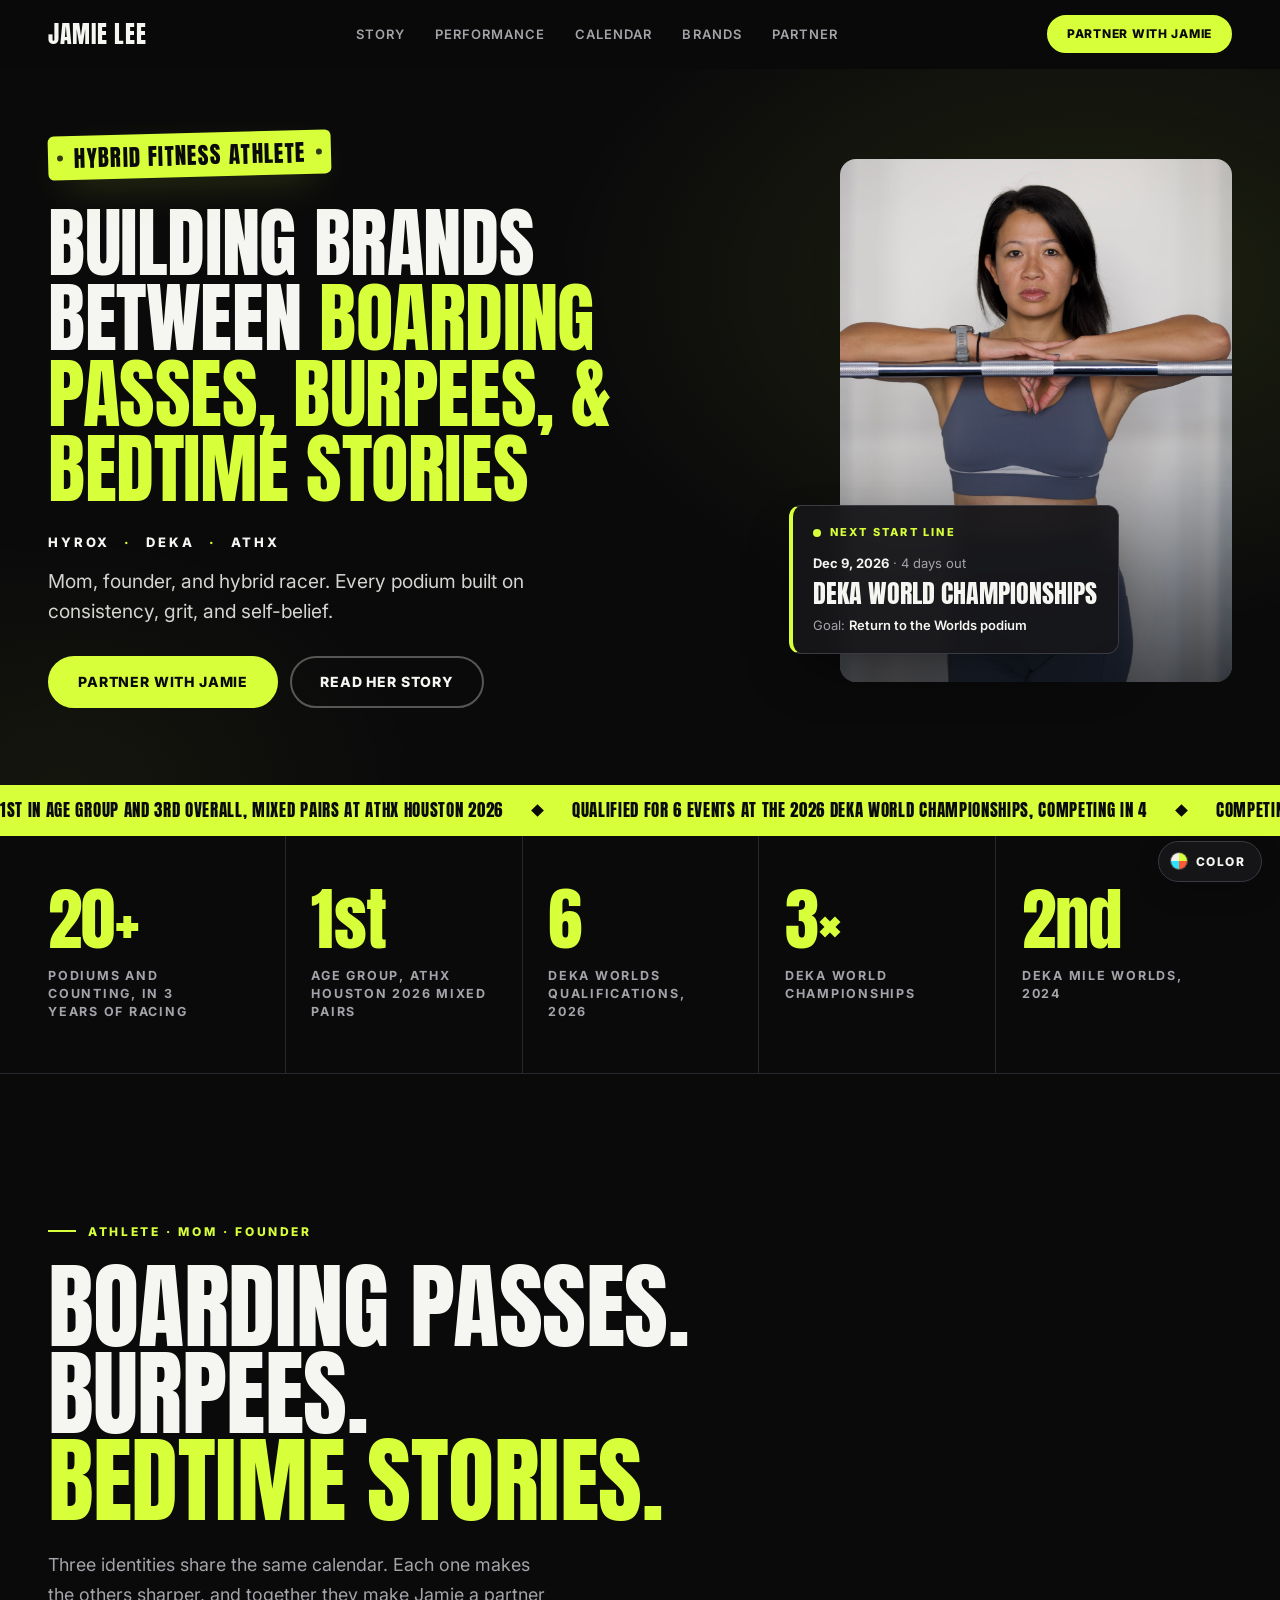
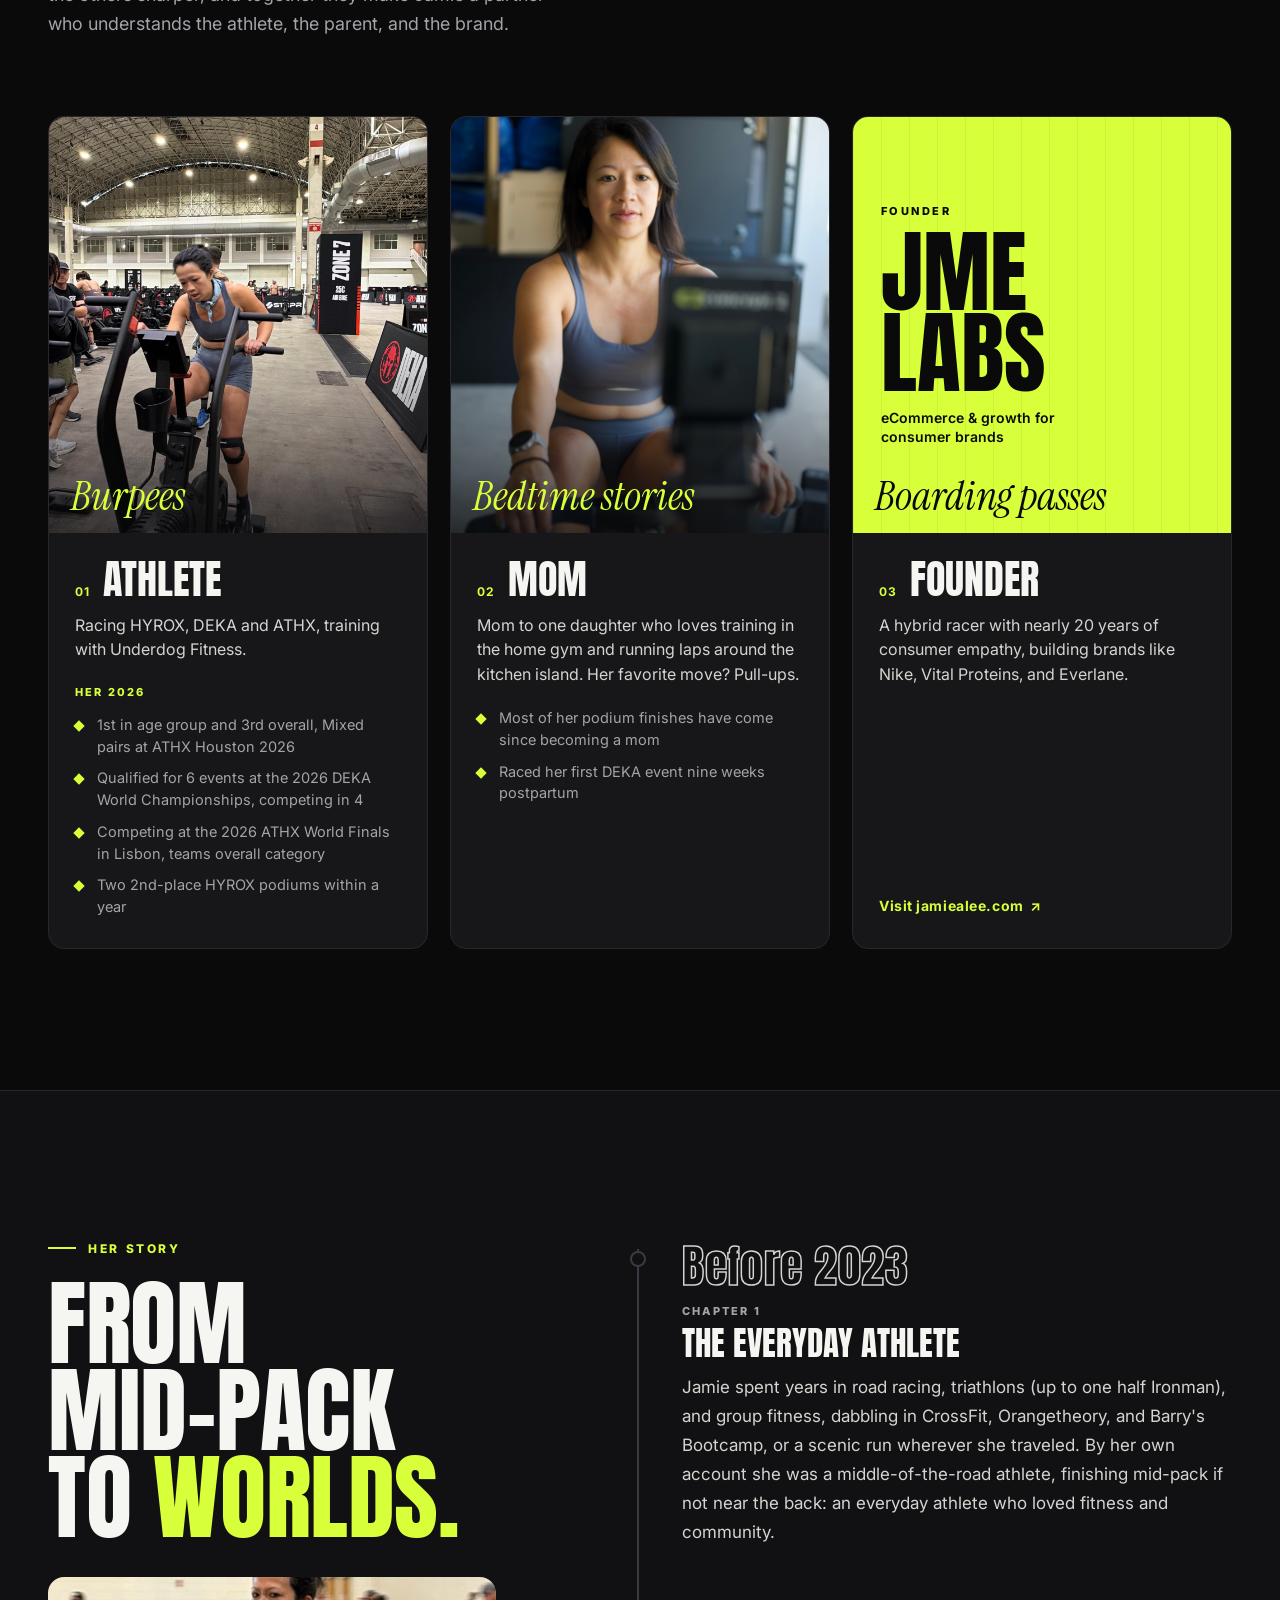
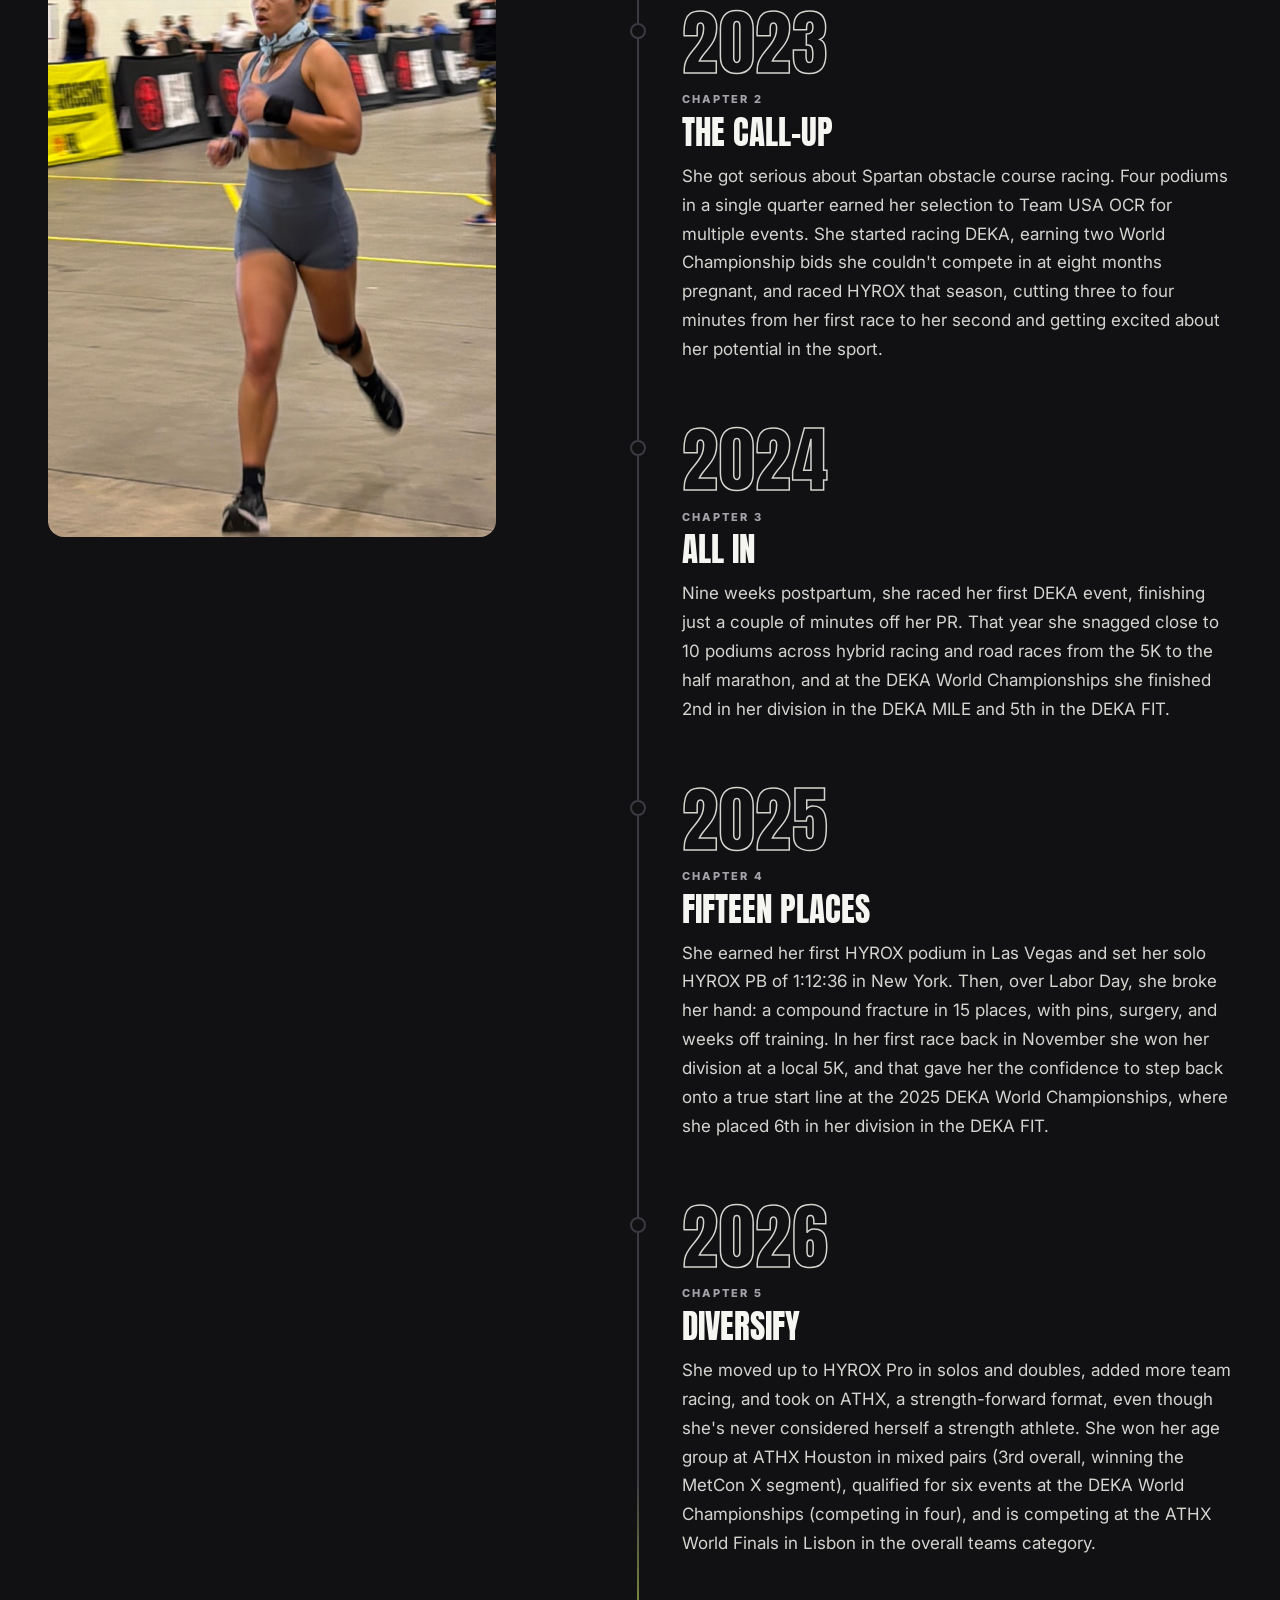
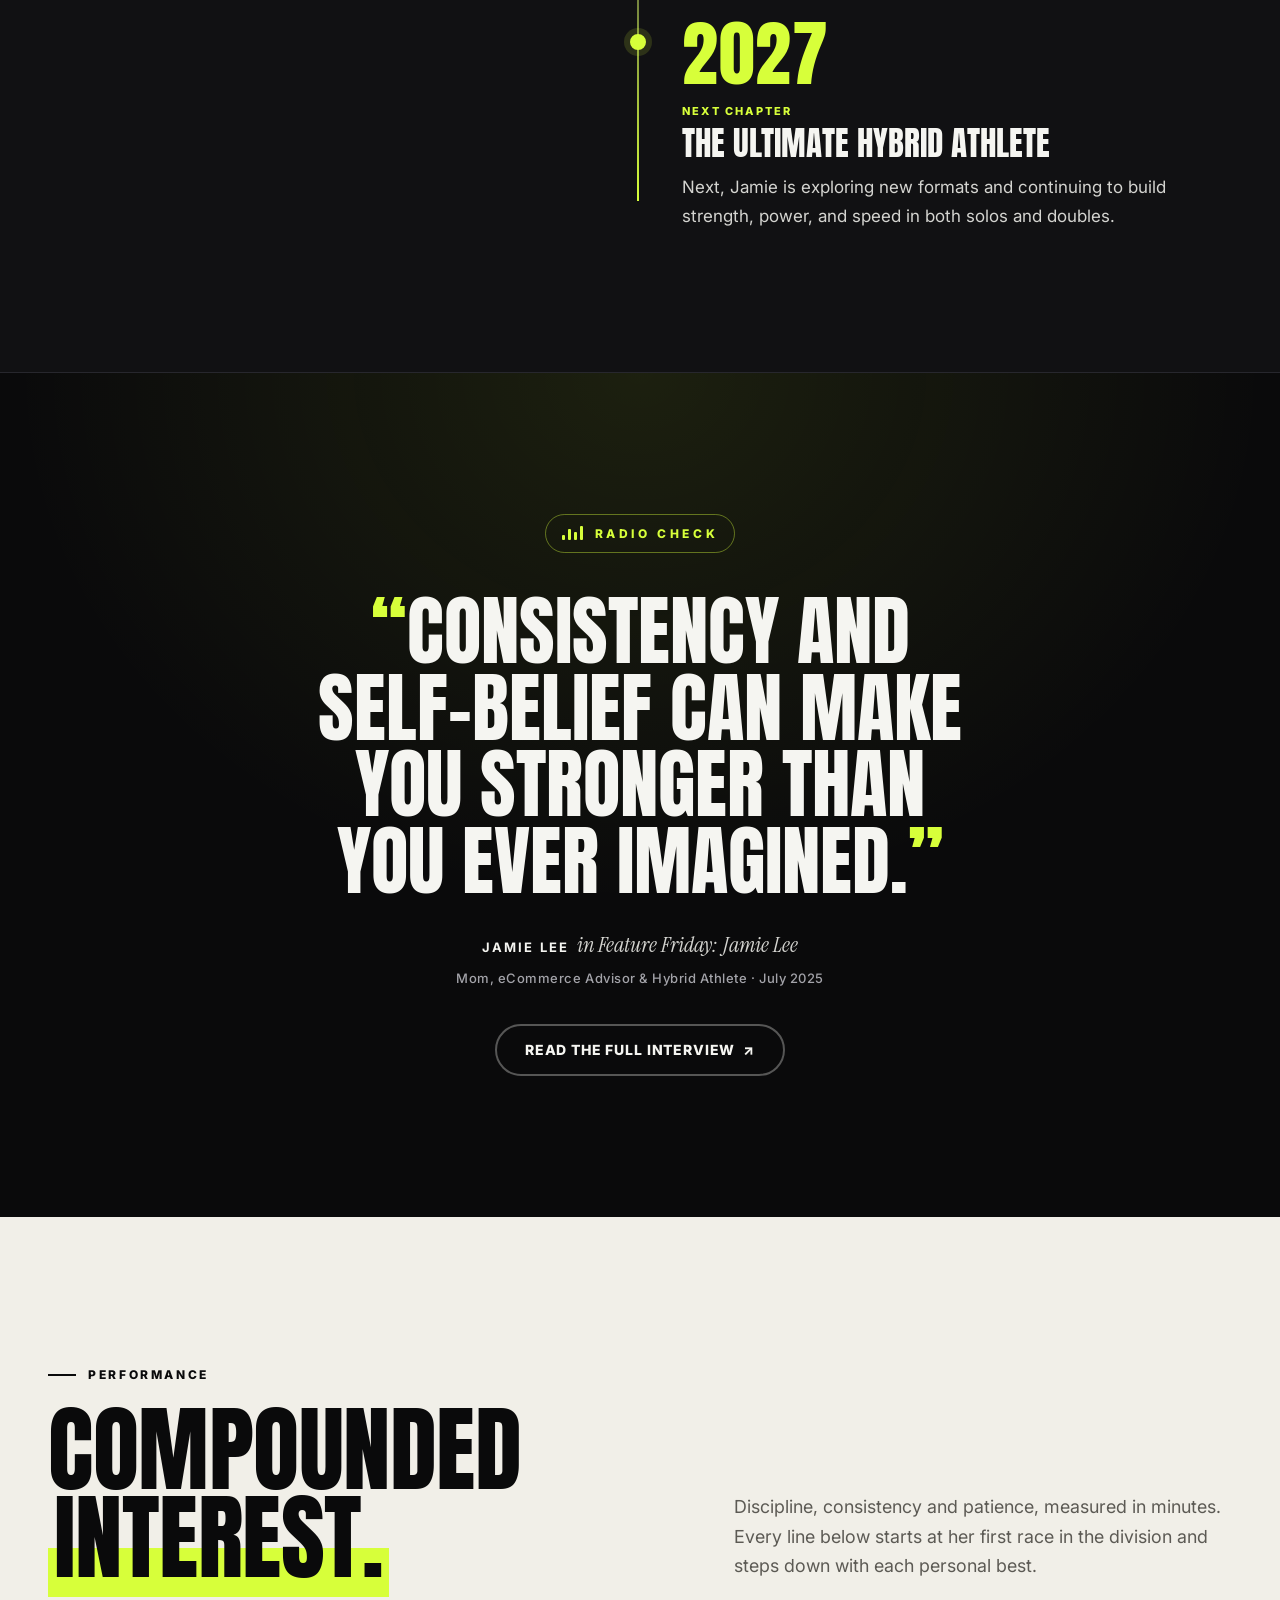
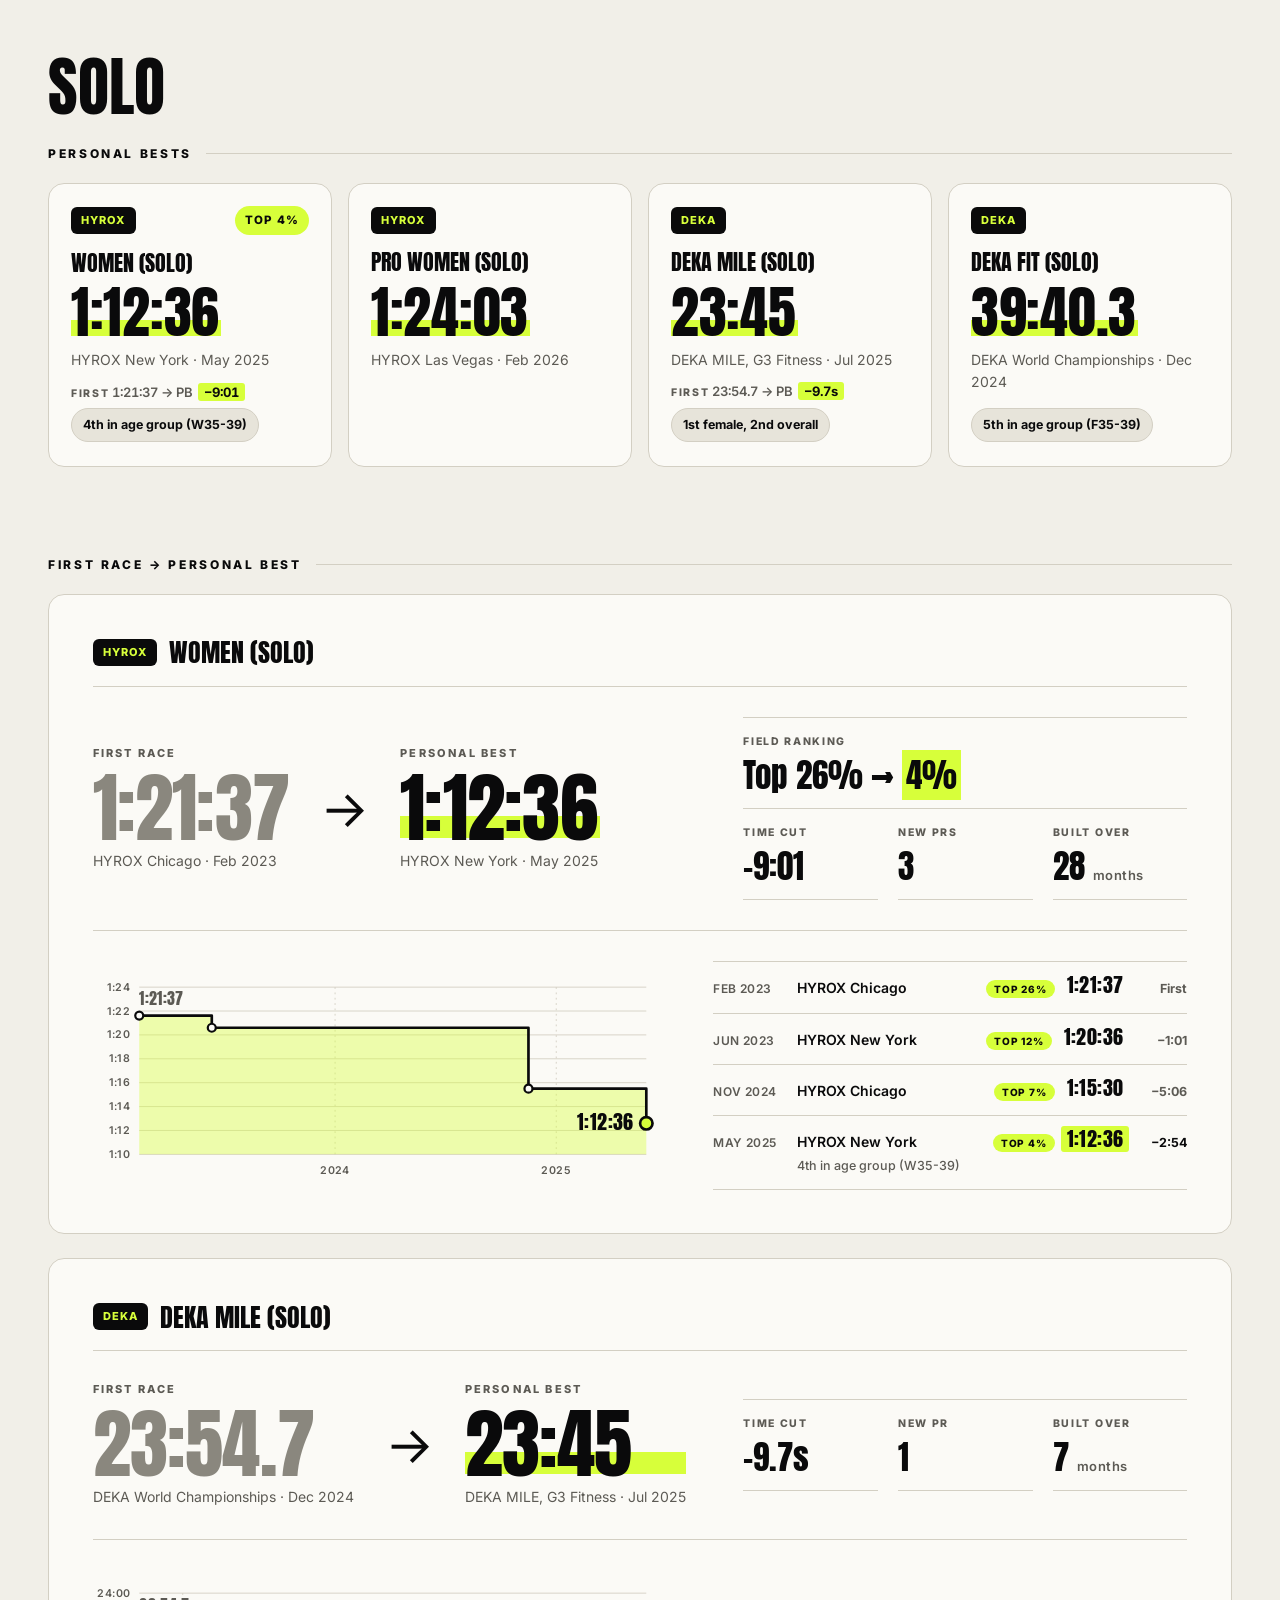
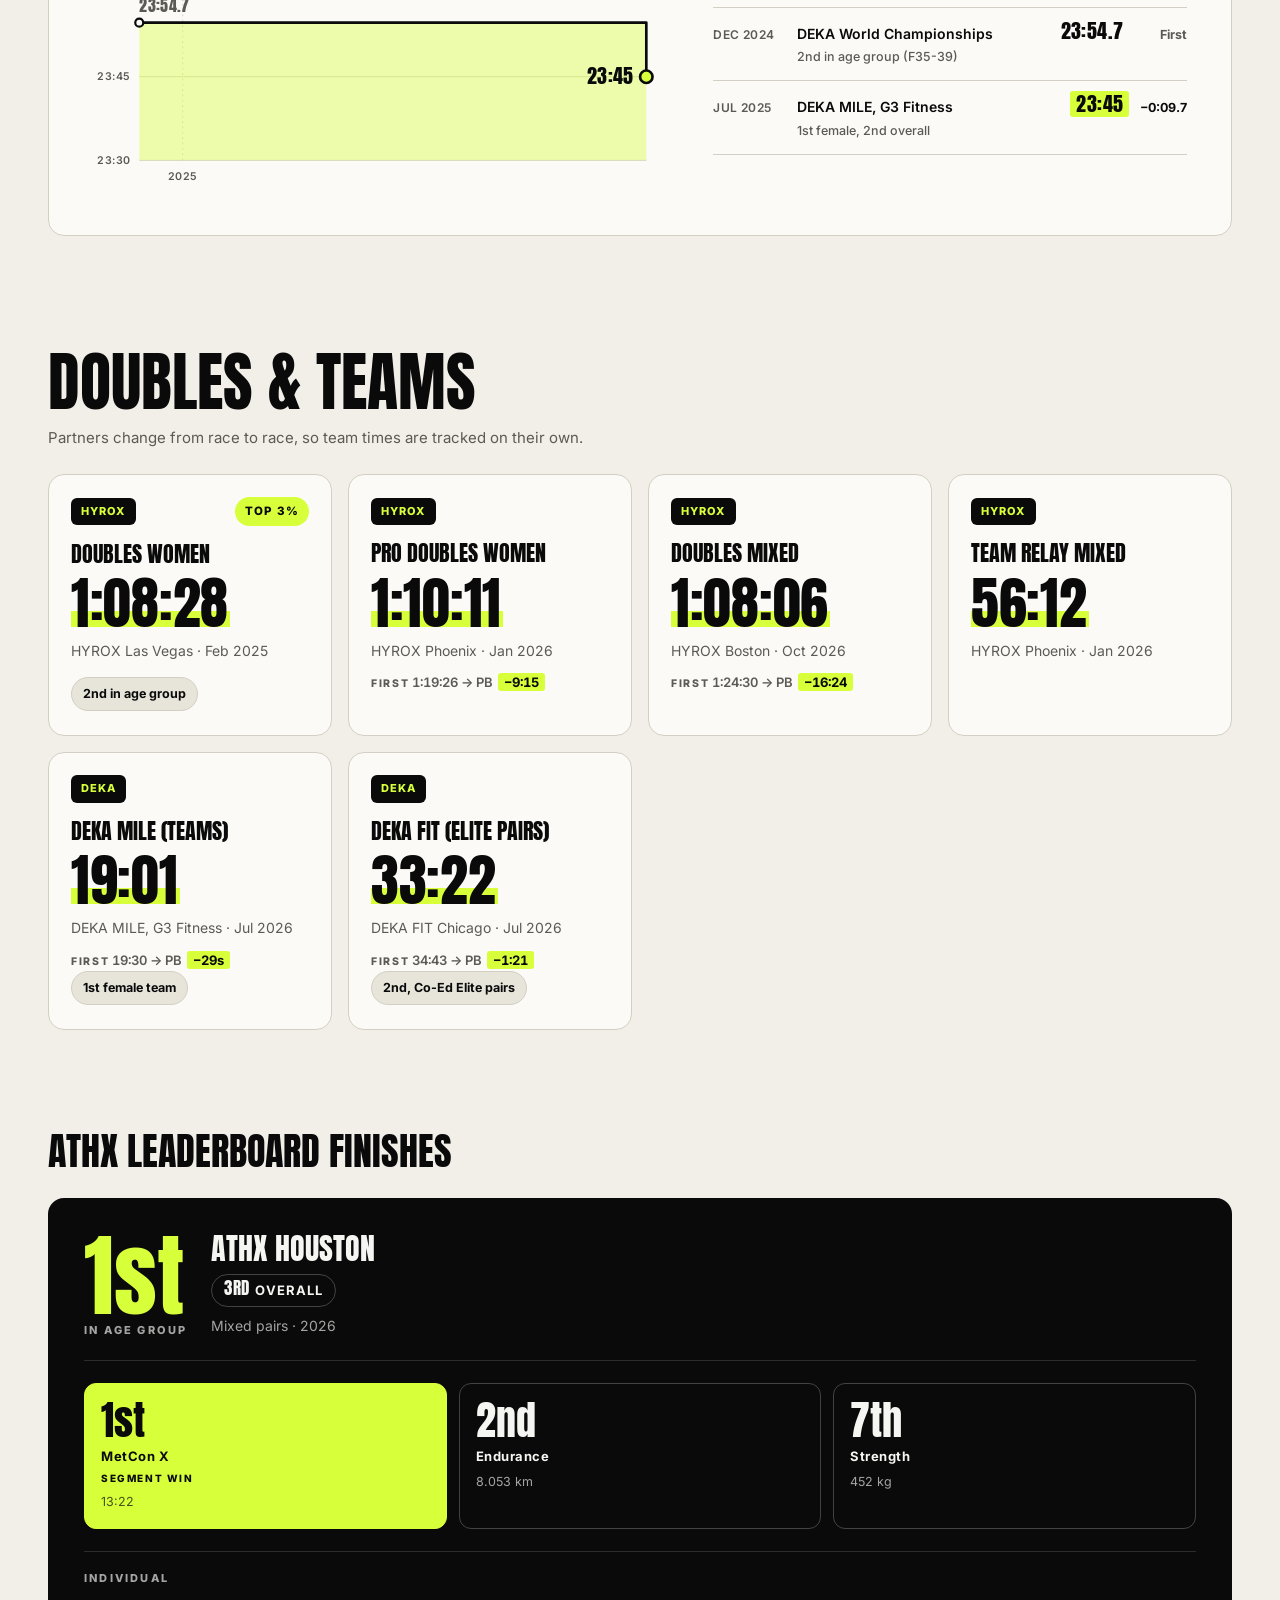
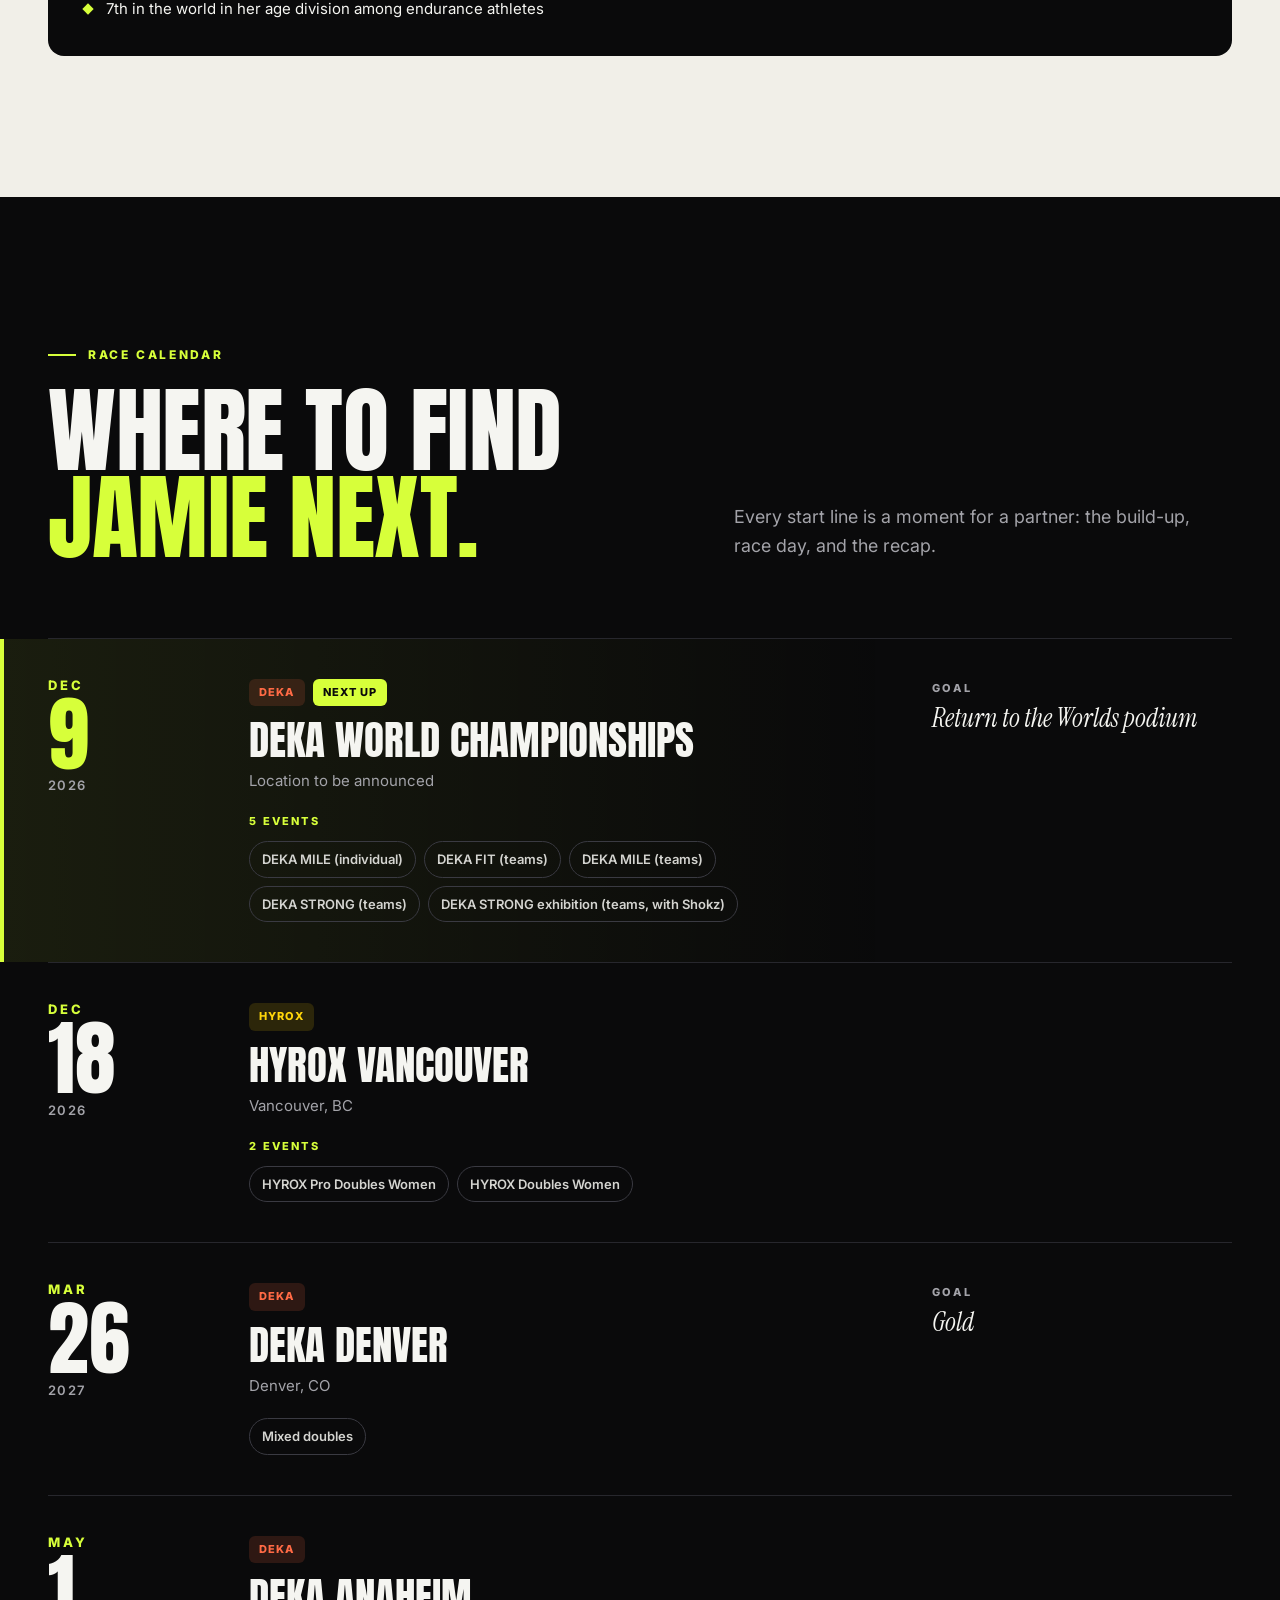
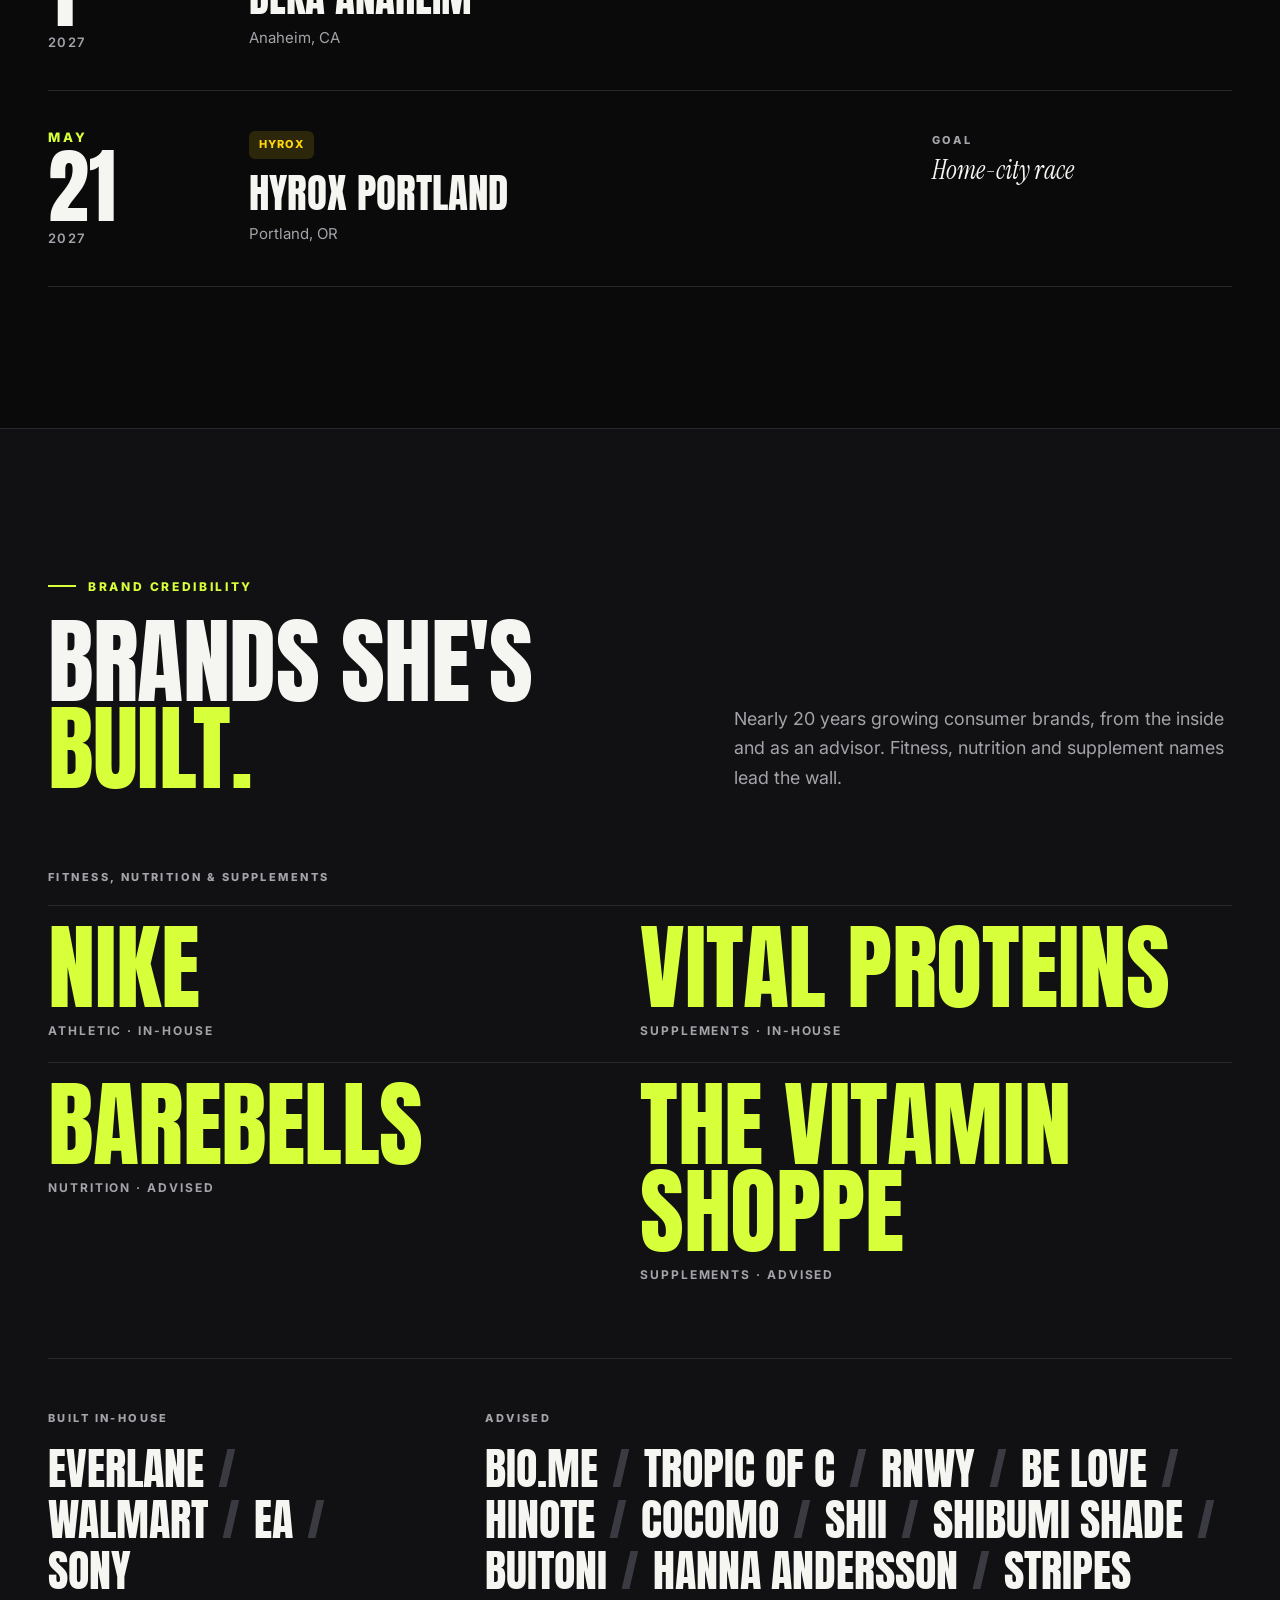
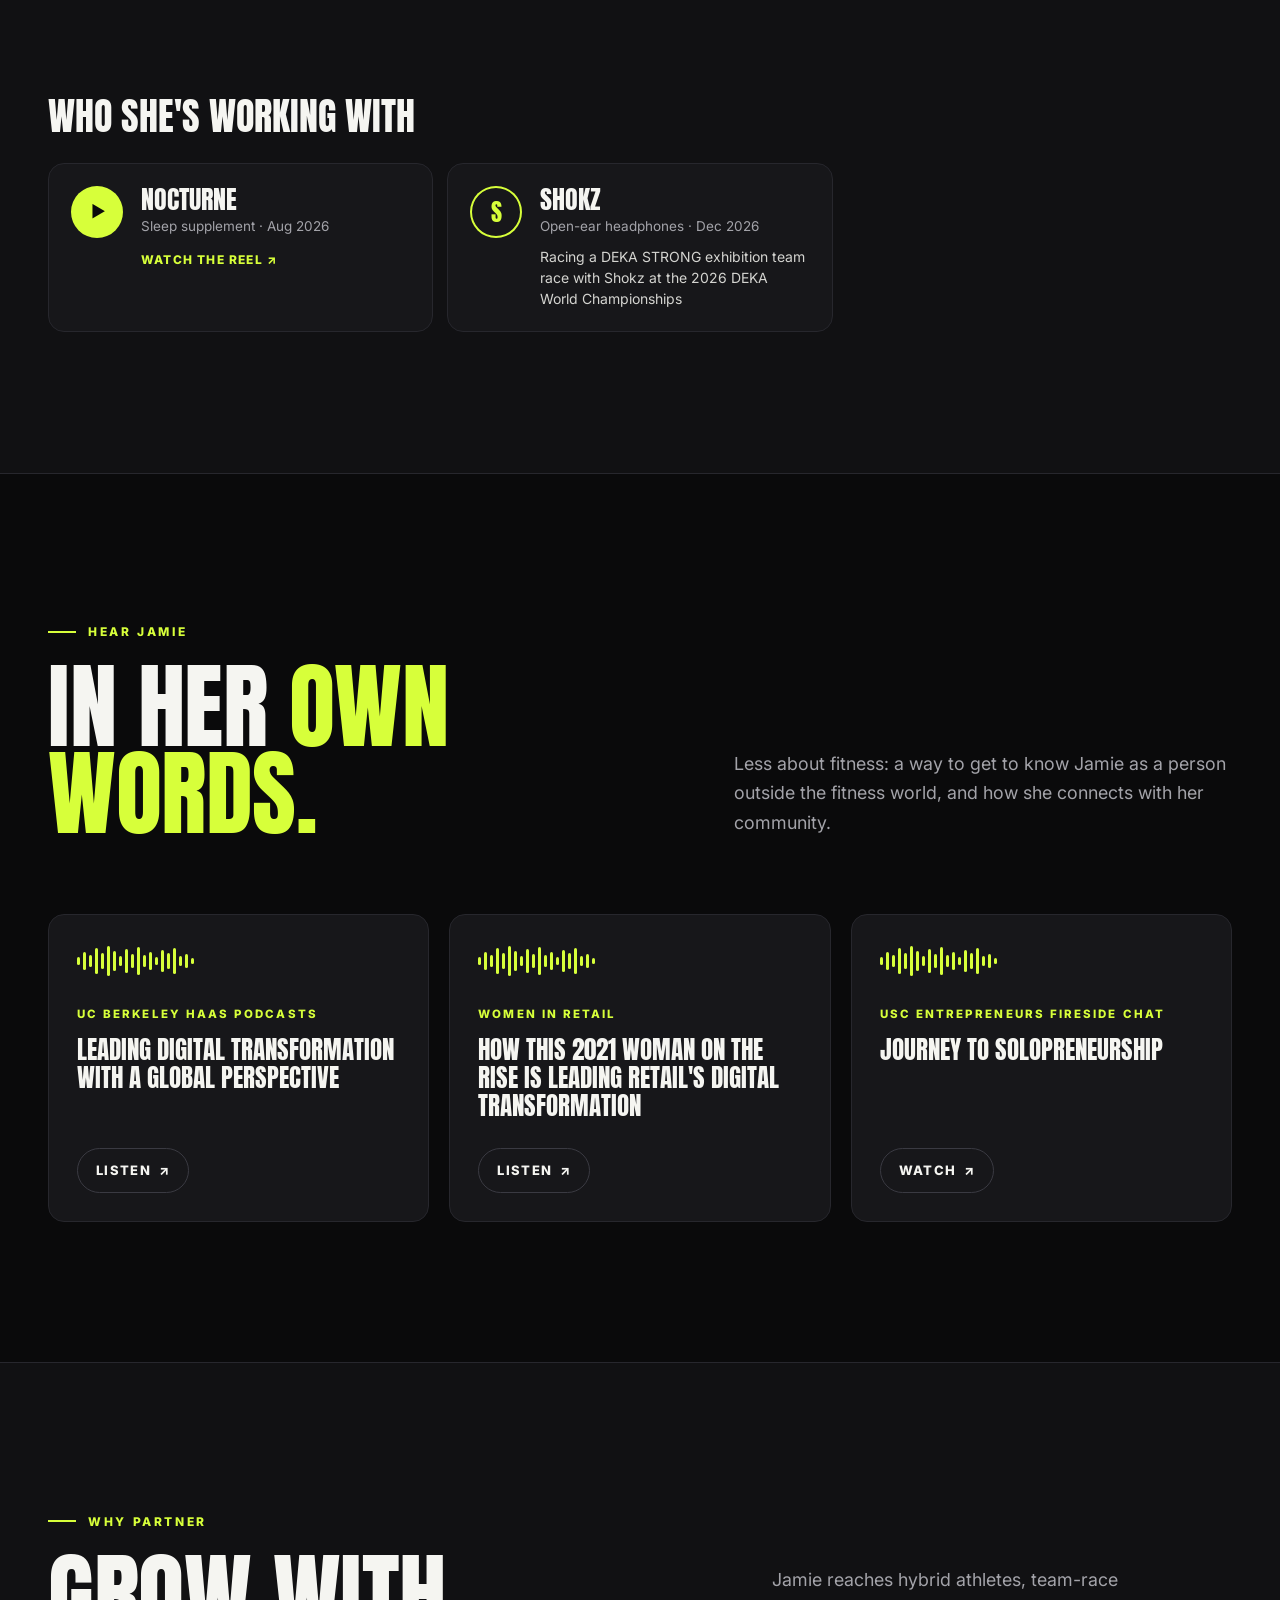
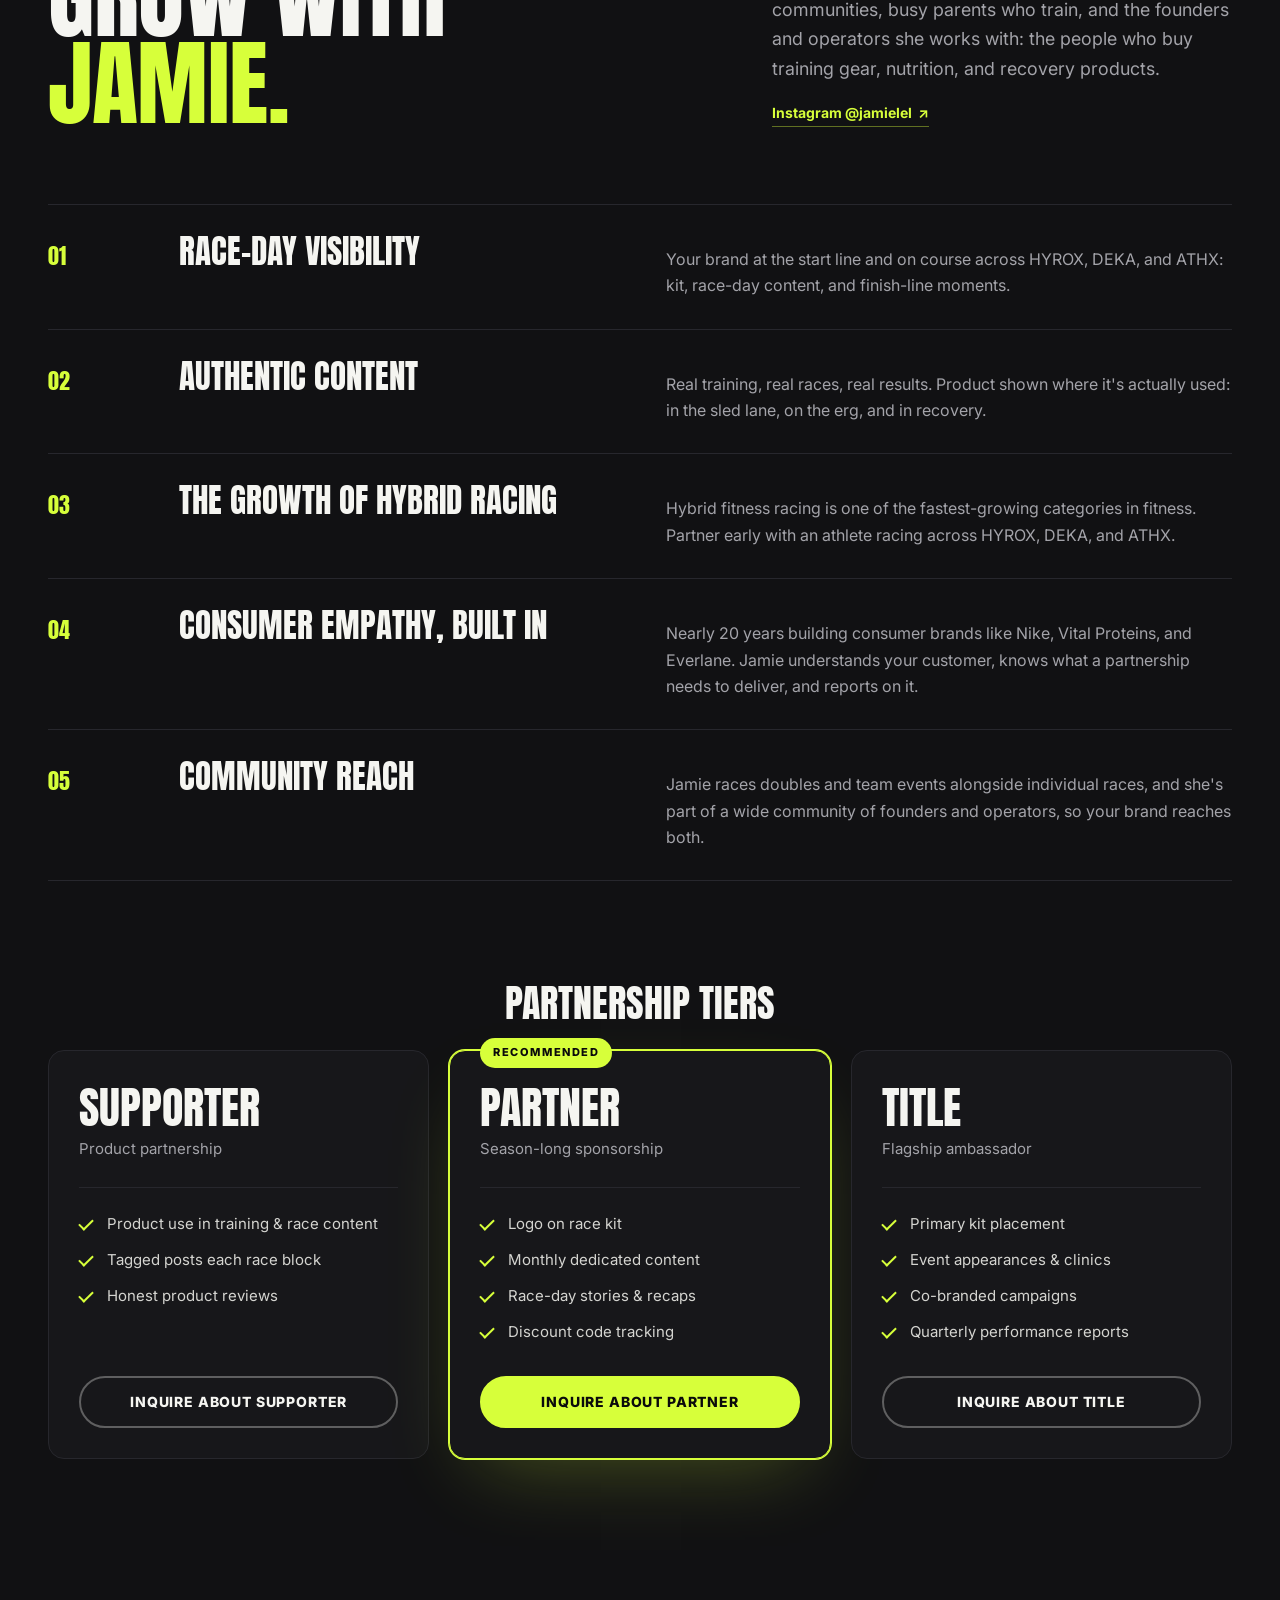
==== commit 4ab5ee3a: "Round-2 feedback for v6, color themes, and 2026 DEKA results - v6: category badge, 5-stat strip, 202" ====
--- a/v6/index.html
+++ b/v6/index.html
@@ -11,6 +11,17 @@
   <link rel="preconnect" href="https://fonts.gstatic.com" crossorigin />
   <link href="https://fonts.googleapis.com/css2?family=Anton&family=Instrument+Serif:ital@0;1&family=Inter:wght@400;500;600;700;800&display=swap" rel="stylesheet" />
   <link rel="stylesheet" href="styles.css" />
+  <script>
+    /* Apply the color theme before first paint: ?theme= wins, then saved choice, else Volt */
+    (function () {
+      var themes = ["volt", "flare", "electric", "chalk"], t = null;
+      try { t = new URLSearchParams(location.search).get("theme"); } catch (e) {}
+      if (themes.indexOf(t) > -1) { try { localStorage.setItem("jl-theme", t); } catch (e) {} }
+      else { try { t = localStorage.getItem("jl-theme"); } catch (e) {} }
+      if (themes.indexOf(t) < 0) t = "volt";
+      document.documentElement.setAttribute("data-theme", t);
+    })();
+  </script>
 </head>
 <body>
   <a class="skip" href="#main">Skip to content</a>
@@ -35,10 +46,7 @@
     <section class="hero" id="top" aria-labelledby="hero-title">
       <div class="hero__grid wrap">
         <div class="hero__copy">
-          <div class="bib" aria-hidden="false">
-            <span class="bib__name" id="hero-name"></span>
-            <span class="bib__meta" id="hero-category"></span>
-          </div>
+          <p class="bib"><span class="bib__meta" id="hero-category"></span></p>
           <h1 class="hero__title" id="hero-title"></h1>
           <p class="hero__disc" id="hero-disc"></p>
           <p class="hero__lede" id="hero-lede"></p>
@@ -166,7 +174,7 @@
             <p class="eyebrow">Hear Jamie</p>
             <h2 class="title" id="hear-title">In her <span class="hl">own words.</span></h2>
           </div>
-          <p class="intro">Conversations on leadership, digital growth and going solo, so you can hear how she connects with people before you ever get on a call.</p>
+          <p class="intro" id="hear-intro"></p>
         </header>
         <ul class="pods" id="pods"></ul>
       </div>
@@ -238,6 +246,13 @@
     </div>
   </footer>
 
+  <div class="themer" id="themer">
+    <div class="themer__panel" id="themer-panel" role="group" aria-label="Color theme" hidden></div>
+    <button type="button" class="themer__btn" id="themer-btn" aria-expanded="false" aria-controls="themer-panel">
+      <span class="themer__dot" aria-hidden="true"></span>Color
+    </button>
+  </div>
+
   <script src="../data/jamie-lee.js"></script>
   <script src="app.js"></script>
 </body>
--- a/v6/styles.css
+++ b/v6/styles.css
@@ -2,23 +2,28 @@
    Jamie Lee · v6 "Volt Feature"
    v1's look (dark, volt, Anton) + v2's editorial structure
    ========================================================= */
-:root {
-  --bg: #0a0a0b;
+:root,
+[data-theme="volt"] {
+  --bg: #0a0a0b; --bg-rgb: 10, 10, 11;
   --bg-2: #111113;
-  --card: #17171a;
+  --card: #17171a; --card-rgb: 23, 23, 26;
   --card-2: #1d1d21;
   --line: #27272d;
   --line-2: #3a3a42;
-  --text: #f5f5f1;
+  --text: #f5f5f1; --text-rgb: 245, 245, 241;
   --soft: #d4d4d0;
   --muted: #a3a3a9;
-  --volt: #d7ff3a;
-  --volt-dim: rgba(215, 255, 58, 0.14);
+  --accent: #d7ff3a; --accent-rgb: 215, 255, 58;
+  --accent-fg: #d7ff3a;
   --ink: #0a0a0b;
   --paper: #f1efe8;
   --paper-2: #e7e4da;
   --paper-line: #d3cfc3;
   --paper-muted: #5c5a54;
+  --paper-card: #fbfaf6;
+  --scheme: dark;
+}
+:root {
   --hyrox: #ffd60a;
   --deka: #ff6a45;
   --athx: #6fd3ff;
@@ -29,6 +34,73 @@
   --wrap: 1240px;
   --gut: clamp(20px, 4vw, 48px);
   --sec: clamp(88px, 11vw, 152px);
+  color-scheme: var(--scheme, dark);
+}
+/* Flare: hot coral on black */
+[data-theme="flare"] {
+  --bg: #0b0a0a; --bg-rgb: 11, 10, 10;
+  --bg-2: #141111;
+  --card: #1b1717; --card-rgb: 27, 23, 23;
+  --card-2: #221d1d;
+  --line: #2e2828;
+  --line-2: #443b3b;
+  --text: #f8f4f1; --text-rgb: 248, 244, 241;
+  --soft: #ddd5d1;
+  --muted: #afa5a1;
+  --accent: #ff5a36; --accent-rgb: 255, 90, 54;
+  --accent-fg: #ff6a48;
+  --ink: #0b0a0a;
+  --paper: #f5efe9;
+  --paper-2: #ece3db;
+  --paper-line: #dccfc4;
+  --paper-muted: #62564f;
+  --paper-card: #fdfaf7;
+  --deka: #ffb03a;
+}
+/* Electric: cyan on midnight navy */
+[data-theme="electric"] {
+  --bg: #070f1f; --bg-rgb: 7, 15, 31;
+  --bg-2: #0b1730;
+  --card: #10203d; --card-rgb: 16, 32, 61;
+  --card-2: #152847;
+  --line: #1f3357;
+  --line-2: #2e4672;
+  --text: #eef4ff; --text-rgb: 238, 244, 255;
+  --soft: #c9d6ee;
+  --muted: #98aacb;
+  --accent: #2de2ff; --accent-rgb: 45, 226, 255;
+  --accent-fg: #2de2ff;
+  --ink: #061024;
+  --paper: #eaf0f8;
+  --paper-2: #dde6f2;
+  --paper-line: #c6d2e3;
+  --paper-muted: #4b5a73;
+  --paper-card: #f8fbff;
+  --athx: #b8f36b;
+}
+/* Chalk: light, with blaze-orange accents */
+[data-theme="chalk"] {
+  --bg: #f3f1eb; --bg-rgb: 243, 241, 235;
+  --bg-2: #ebe8e0;
+  --card: #ffffff; --card-rgb: 255, 255, 255;
+  --card-2: #f6f4ef;
+  --line: #dbd7cc;
+  --line-2: #c4bfb2;
+  --text: #121214; --text-rgb: 18, 18, 20;
+  --soft: #2f2f33;
+  --muted: #5d5b55;
+  --accent: #ff5b1f; --accent-rgb: 255, 91, 31;
+  --accent-fg: #b23a0a;
+  --ink: #121214;
+  --paper: #e4dfd2;
+  --paper-2: #d9d3c4;
+  --paper-line: #c9c2b1;
+  --paper-muted: #55524b;
+  --paper-card: #fbfaf6;
+  --hyrox: #8a6d00;
+  --deka: #b8321a;
+  --athx: #0b6f99;
+  --scheme: light;
 }
 
 *, *::before, *::after { box-sizing: border-box; }
@@ -40,49 +112,49 @@
 ul, ol { list-style: none; }
 button { font: inherit; }
 [hidden] { display: none !important; }
-:focus-visible { outline: 3px solid var(--volt); outline-offset: 3px; border-radius: 4px; }
+:focus-visible { outline: 3px solid var(--accent-fg); outline-offset: 3px; border-radius: 4px; }
 .paper :focus-visible, .contact :focus-visible { outline-color: var(--ink); }
 
 .wrap { width: min(var(--wrap), 100% - var(--gut) * 2); margin-inline: auto; }
 .sr-only { position: absolute !important; width: 1px; height: 1px; overflow: hidden; clip: rect(0 0 0 0); white-space: nowrap; }
-.skip { position: absolute; left: 12px; top: -60px; z-index: 100; background: var(--volt); color: var(--ink); padding: 10px 16px; font-weight: 700; border-radius: 8px; text-decoration: none; }
+.skip { position: absolute; left: 12px; top: -60px; z-index: 100; background: var(--accent); color: var(--ink); padding: 10px 16px; font-weight: 700; border-radius: 8px; text-decoration: none; }
 .skip:focus { top: 12px; }
 .draft { background: #3a2f00; color: #ffe27a; font-size: 13px; text-align: center; padding: 8px 16px; }
 
 /* ---------- Buttons ---------- */
 .btn {
   display: inline-flex; align-items: center; justify-content: center; gap: 8px;
-  background: var(--volt); color: var(--ink); border: 2px solid var(--volt);
+  background: var(--accent); color: var(--ink); border: 2px solid var(--accent);
   font: 800 14px/1 var(--body); letter-spacing: 0.06em; text-transform: uppercase; text-decoration: none;
   padding: 17px 28px; border-radius: 999px; white-space: nowrap;
   transition: transform 0.18s ease, background-color 0.18s ease, color 0.18s ease, border-color 0.18s ease;
 }
 .btn:hover { transform: translateY(-2px); }
-.btn--ghost { background: transparent; color: var(--text); border-color: rgba(255, 255, 255, 0.32); }
-.btn--ghost:hover { border-color: var(--volt); color: var(--volt); }
+.btn--ghost { background: transparent; color: var(--text); border-color: rgba(var(--text-rgb), 0.32); }
+.btn--ghost:hover { border-color: var(--accent-fg); color: var(--accent-fg); }
 .btn--sm { padding: 11px 18px; font-size: 12px; }
 .btn--block { width: 100%; margin-top: auto; }
-.btn--ink { background: var(--ink); color: var(--volt); border-color: var(--ink); }
+.btn--ink { background: var(--ink); color: var(--accent); border-color: var(--ink); }
 .btn--ink-ghost { background: transparent; color: var(--ink); border-color: rgba(10, 10, 11, 0.4); }
 .btn--ink-ghost:hover { border-color: var(--ink); }
 
 /* ---------- Nav ---------- */
-.nav { position: sticky; top: 0; z-index: 50; background: rgba(10, 10, 11, 0.72); backdrop-filter: blur(14px); -webkit-backdrop-filter: blur(14px); border-bottom: 1px solid transparent; transition: border-color 0.2s, background-color 0.2s; }
-.nav.is-scrolled { border-bottom-color: var(--line); background: rgba(10, 10, 11, 0.9); }
+.nav { position: sticky; top: 0; z-index: 50; background: rgba(var(--bg-rgb), 0.72); backdrop-filter: blur(14px); -webkit-backdrop-filter: blur(14px); border-bottom: 1px solid transparent; transition: border-color 0.2s, background-color 0.2s; }
+.nav.is-scrolled { border-bottom-color: var(--line); background: rgba(var(--bg-rgb), 0.9); }
 .nav__inner { width: min(var(--wrap), 100% - var(--gut) * 2); margin-inline: auto; height: 68px; display: flex; align-items: center; justify-content: space-between; gap: 24px; }
 .nav__brand { font: 400 24px/1 var(--display); letter-spacing: 0.03em; text-transform: uppercase; text-decoration: none; }
 .nav__links { display: flex; gap: 30px; font-size: 13px; font-weight: 600; letter-spacing: 0.08em; text-transform: uppercase; }
 .nav__links a { color: var(--muted); text-decoration: none; transition: color 0.15s; }
-.nav__links a:hover { color: var(--volt); }
+.nav__links a:hover { color: var(--accent-fg); }
 
 /* ---------- Shared type ---------- */
 .section { padding: var(--sec) 0; position: relative; }
-.eyebrow { display: inline-flex; align-items: center; gap: 12px; color: var(--volt); font-size: 12px; font-weight: 800; letter-spacing: 0.22em; text-transform: uppercase; margin-bottom: 22px; }
+.eyebrow { display: inline-flex; align-items: center; gap: 12px; color: var(--accent-fg); font-size: 12px; font-weight: 800; letter-spacing: 0.22em; text-transform: uppercase; margin-bottom: 22px; }
 .eyebrow::before { content: ""; width: 28px; height: 2px; background: currentColor; }
 .eyebrow--ink { color: var(--ink); }
 .title { font: 400 clamp(46px, 7.4vw, 104px)/0.92 var(--display); text-transform: uppercase; letter-spacing: -0.005em; }
-.hl { color: var(--volt); }
-.mark { background: linear-gradient(transparent 58%, var(--volt) 58%, var(--volt) 92%, transparent 92%); padding: 0 0.06em; }
+.hl { color: var(--accent-fg); }
+.mark { background: linear-gradient(transparent 58%, var(--accent) 58%, var(--accent) 92%, transparent 92%); padding: 0 0.06em; }
 .intro { color: var(--muted); font-size: clamp(16px, 1.4vw, 18px); line-height: 1.65; max-width: 46ch; }
 .head { margin-bottom: clamp(44px, 6vw, 80px); }
 .head .intro { margin-top: 26px; }
@@ -91,31 +163,30 @@
 .subhead { font: 400 clamp(28px, 3vw, 40px)/1 var(--display); text-transform: uppercase; margin: clamp(64px, 8vw, 104px) 0 28px; }
 .subhead--center { text-align: center; }
 
-.tag { display: inline-flex; align-items: center; font-size: 11px; font-weight: 800; letter-spacing: 0.1em; text-transform: uppercase; padding: 5px 10px; border-radius: 6px; background: rgba(255, 255, 255, 0.08); color: var(--soft); }
+.tag { display: inline-flex; align-items: center; font-size: 11px; font-weight: 800; letter-spacing: 0.1em; text-transform: uppercase; padding: 5px 10px; border-radius: 6px; background: rgba(var(--text-rgb), 0.08); color: var(--soft); }
 .tag--hyrox { background: rgba(255, 214, 10, 0.14); color: var(--hyrox); }
 .tag--deka { background: rgba(255, 106, 69, 0.15); color: var(--deka); }
 .tag--athx { background: rgba(111, 211, 255, 0.14); color: var(--athx); }
-.tag--next { background: var(--volt); color: var(--ink); }
+.tag--next { background: var(--accent); color: var(--ink); }
 .tag--tent { background: transparent; color: var(--muted); box-shadow: inset 0 0 0 1px var(--line-2); }
 
-.ph { background: repeating-linear-gradient(135deg, rgba(215, 255, 58, 0.06) 0 2px, transparent 2px 18px), linear-gradient(160deg, #1c1f14, #111113) !important; }
+.ph { background: repeating-linear-gradient(135deg, rgba(var(--accent-rgb), 0.06) 0 2px, transparent 2px 18px), linear-gradient(160deg, #1c1f14, #111113) !important; }
 
 /* =========================================================
    1. HERO
    ========================================================= */
 .hero { position: relative; overflow: hidden; padding: clamp(36px, 5vw, 72px) 0 clamp(56px, 6vw, 88px); }
-.hero::before { content: ""; position: absolute; inset: 0; background: radial-gradient(60% 70% at 85% 30%, rgba(215, 255, 58, 0.10), transparent 70%), radial-gradient(40% 50% at 5% 100%, rgba(215, 255, 58, 0.05), transparent 70%); pointer-events: none; }
+.hero::before { content: ""; position: absolute; inset: 0; background: radial-gradient(60% 70% at 85% 30%, rgba(var(--accent-rgb), 0.10), transparent 70%), radial-gradient(40% 50% at 5% 100%, rgba(var(--accent-rgb), 0.05), transparent 70%); pointer-events: none; }
 .hero__grid { position: relative; display: grid; grid-template-columns: minmax(0, 1.3fr) minmax(0, 0.7fr); gap: clamp(32px, 5vw, 72px); align-items: center; }
-.bib { display: inline-flex; flex-direction: column; gap: 4px; background: var(--volt); color: var(--ink); padding: 12px 18px 11px; border-radius: 6px; margin-bottom: 26px; position: relative; transform: rotate(-1.5deg); box-shadow: 0 14px 40px -18px rgba(215, 255, 58, 0.6); }
-.bib::before, .bib::after { content: ""; position: absolute; top: 8px; width: 6px; height: 6px; border-radius: 50%; background: var(--ink); opacity: 0.8; }
-.bib::before { left: 7px; } .bib::after { right: 7px; }
-.bib__name { font: 400 clamp(26px, 2.6vw, 34px)/1 var(--display); text-transform: uppercase; letter-spacing: 0.02em; padding: 0 6px; }
-.bib__meta { font-size: 10.5px; font-weight: 800; letter-spacing: 0.2em; text-transform: uppercase; padding: 0 6px; border-top: 1.5px solid var(--ink); padding-top: 5px; }
+.bib { display: inline-flex; align-items: center; gap: 12px; background: var(--accent); color: var(--ink); padding: 11px 26px 10px; border-radius: 6px; margin-bottom: 28px; position: relative; transform: rotate(-1.5deg); box-shadow: 0 14px 40px -18px rgba(var(--accent-rgb), 0.6); }
+.bib::before, .bib::after { content: ""; position: absolute; top: 50%; margin-top: -3px; width: 6px; height: 6px; border-radius: 50%; background: var(--ink); opacity: 0.8; }
+.bib::before { left: 9px; } .bib::after { right: 9px; }
+.bib__meta { font: 400 clamp(18px, 1.8vw, 24px)/1 var(--display); letter-spacing: 0.06em; text-transform: uppercase; }
 .hero__title { font: 400 clamp(44px, 6vw, 86px)/0.98 var(--display); text-transform: uppercase; letter-spacing: -0.005em; }
 .hero__t1 { color: var(--text); }
-.hero__t2 { color: var(--volt); }
+.hero__t2 { color: var(--accent-fg); }
 .hero__disc { display: flex; flex-wrap: wrap; gap: 8px 0; margin: 26px 0 0; font-size: 13px; font-weight: 800; letter-spacing: 0.22em; text-transform: uppercase; color: var(--text); }
-.hero__disc span + span::before { content: "·"; color: var(--volt); margin: 0 14px; }
+.hero__disc span + span::before { content: "·"; color: var(--accent-fg); margin: 0 14px; }
 .hero__lede { color: var(--soft); font-size: clamp(17px, 1.5vw, 20px); line-height: 1.55; max-width: 44ch; margin: 14px 0 30px; }
 .hero__ctas { display: flex; flex-wrap: wrap; gap: 12px; }
 
@@ -123,10 +194,10 @@
 .hero__photo { position: relative; aspect-ratio: 3 / 4; max-height: 680px; width: 100%; border-radius: var(--r); overflow: hidden; background: var(--card); }
 .hero__photo img { width: 100%; height: 100%; object-fit: cover; }
 .hero__photo::after { content: ""; position: absolute; inset: 0; background: linear-gradient(180deg, transparent 55%, rgba(10, 10, 11, 0.55)); }
-.startline { position: absolute; left: clamp(-56px, -4vw, -20px); bottom: 28px; z-index: 2; width: min(330px, 86%); background: rgba(17, 17, 19, 0.92); backdrop-filter: blur(10px); -webkit-backdrop-filter: blur(10px); border: 1px solid var(--line-2); border-left: 4px solid var(--volt); border-radius: 12px; padding: 18px 20px 18px; box-shadow: 0 24px 60px -24px rgba(0, 0, 0, 0.8); }
-.startline__label { display: flex; align-items: center; gap: 9px; color: var(--volt); font-size: 11px; font-weight: 800; letter-spacing: 0.2em; text-transform: uppercase; }
-.pulse { width: 8px; height: 8px; border-radius: 50%; background: var(--volt); box-shadow: 0 0 0 0 rgba(215, 255, 58, 0.6); animation: pulse 2s infinite; }
-@keyframes pulse { 70% { box-shadow: 0 0 0 9px rgba(215, 255, 58, 0); } 100% { box-shadow: 0 0 0 0 rgba(215, 255, 58, 0); } }
+.startline { position: absolute; left: clamp(-56px, -4vw, -20px); bottom: 28px; z-index: 2; width: min(330px, 86%); background: rgba(var(--card-rgb), 0.94); backdrop-filter: blur(10px); -webkit-backdrop-filter: blur(10px); border: 1px solid var(--line-2); border-left: 4px solid var(--accent-fg); border-radius: 12px; padding: 18px 20px 18px; box-shadow: 0 24px 60px -24px rgba(0, 0, 0, 0.8); }
+.startline__label { display: flex; align-items: center; gap: 9px; color: var(--accent-fg); font-size: 11px; font-weight: 800; letter-spacing: 0.2em; text-transform: uppercase; }
+.pulse { width: 8px; height: 8px; border-radius: 50%; background: var(--accent); box-shadow: 0 0 0 0 rgba(var(--accent-rgb), 0.6); animation: pulse 2s infinite; }
+@keyframes pulse { 70% { box-shadow: 0 0 0 9px rgba(var(--accent-rgb), 0); } 100% { box-shadow: 0 0 0 0 rgba(var(--accent-rgb), 0); } }
 .startline__date { color: var(--muted); font-size: 13px; margin-top: 12px; }
 .startline__date strong { color: var(--text); font-weight: 700; }
 .startline__event { font: 400 26px/1.05 var(--display); text-transform: uppercase; margin-top: 6px; }
@@ -137,7 +208,7 @@
 /* =========================================================
    2. TICKER
    ========================================================= */
-.ticker { background: var(--volt); color: var(--ink); overflow: hidden; }
+.ticker { background: var(--accent); color: var(--ink); overflow: hidden; }
 .ticker__track { display: flex; width: max-content; animation: tick 70s linear infinite; }
 .ticker:hover .ticker__track { animation-play-state: paused; }
 .ticker__run { display: flex; }
@@ -152,7 +223,7 @@
 .stats__grid { display: grid; grid-template-columns: repeat(var(--n, 4), minmax(0, 1fr)); }
 .stat { display: flex; flex-direction: column; padding: clamp(32px, 4vw, 52px) clamp(16px, 2vw, 28px); border-left: 1px solid var(--line); }
 .stat:first-child { border-left: 0; padding-left: 0; }
-.stat__value { order: -1; font: 400 clamp(52px, 6vw, 88px)/0.95 var(--display); color: var(--volt); letter-spacing: -0.01em; }
+.stat__value { order: -1; font: 400 clamp(48px, 5.4vw, 80px)/0.95 var(--display); color: var(--accent-fg); letter-spacing: -0.01em; }
 .stat__label { color: var(--muted); font-size: 12.5px; font-weight: 700; letter-spacing: 0.14em; text-transform: uppercase; line-height: 1.45; margin-top: 14px; max-width: 22ch; }
 
 /* =========================================================
@@ -165,8 +236,8 @@
 .id__media img { width: 100%; height: 100%; object-fit: cover; transition: transform 0.7s ease; }
 .id:hover .id__media img { transform: scale(1.04); }
 .id__media::after { content: ""; position: absolute; inset: 0; background: linear-gradient(180deg, transparent 50%, rgba(10, 10, 11, 0.75)); pointer-events: none; }
-.id__word { position: absolute; left: 22px; bottom: 16px; z-index: 1; font: italic 400 clamp(34px, 3.2vw, 46px)/1 var(--serif); color: var(--volt); }
-.id--founder .id__media { background: var(--volt); }
+.id__word { position: absolute; left: 22px; bottom: 16px; z-index: 1; font: italic 400 clamp(34px, 3.2vw, 46px)/1 var(--serif); color: var(--accent); }
+.id--founder .id__media { background: var(--accent); }
 .id--founder .id__media::after { background: none; }
 .id--founder .id__word { color: var(--ink); }
 .id__mark { position: absolute; inset: 0; display: flex; flex-direction: column; justify-content: center; padding: 28px; color: var(--ink); background: repeating-linear-gradient(90deg, rgba(10, 10, 11, 0.06) 0 1px, transparent 1px 28px); }
@@ -175,14 +246,14 @@
 .id__mark-s { font-size: 14px; font-weight: 600; max-width: 24ch; line-height: 1.4; }
 .id__body { padding: 26px 26px 30px; display: flex; flex-direction: column; flex: 1; }
 .id__label { display: flex; align-items: baseline; gap: 12px; font: 400 40px/1 var(--display); text-transform: uppercase; }
-.id__num { font: 700 12px/1 var(--body); letter-spacing: 0.12em; color: var(--volt); }
+.id__num { font: 700 12px/1 var(--body); letter-spacing: 0.12em; color: var(--accent-fg); }
 .id__lede { color: var(--soft); font-size: 16px; line-height: 1.55; margin-top: 14px; }
-.id__kicker { color: var(--volt); font-size: 11px; font-weight: 800; letter-spacing: 0.2em; text-transform: uppercase; margin-top: 22px; }
+.id__kicker { color: var(--accent-fg); font-size: 11px; font-weight: 800; letter-spacing: 0.2em; text-transform: uppercase; margin-top: 22px; }
 .id__points { display: grid; gap: 10px; margin-top: 12px; }
 .id__lede + .id__points { margin-top: 20px; }
 .id__points li { position: relative; padding-left: 22px; color: var(--muted); font-size: 14.5px; line-height: 1.5; }
-.id__points li::before { content: ""; position: absolute; left: 0; top: 0.55em; width: 8px; height: 8px; background: var(--volt); transform: rotate(45deg); }
-.link { display: inline-flex; gap: 6px; margin-top: auto; padding-top: 22px; color: var(--volt); font-weight: 700; font-size: 14px; letter-spacing: 0.04em; text-decoration: none; }
+.id__points li::before { content: ""; position: absolute; left: 0; top: 0.55em; width: 8px; height: 8px; background: var(--accent); transform: rotate(45deg); }
+.link { display: inline-flex; gap: 6px; margin-top: auto; padding-top: 22px; color: var(--accent-fg); font-weight: 700; font-size: 14px; letter-spacing: 0.04em; text-decoration: none; }
 .link:hover { text-decoration: underline; text-underline-offset: 4px; }
 
 /* =========================================================
@@ -195,7 +266,7 @@
 .story__photo { position: relative; aspect-ratio: 4 / 5; max-height: 560px; border-radius: var(--r); overflow: hidden; background: var(--card); }
 .story__photo img { width: 100%; height: 100%; object-fit: cover; }
 .timeline { position: relative; padding-top: 8px; }
-.timeline::before { content: ""; position: absolute; left: 7px; top: 18px; bottom: 30px; width: 2px; background: linear-gradient(var(--line-2), var(--line-2) 85%, var(--volt)); }
+.timeline::before { content: ""; position: absolute; left: 7px; top: 18px; bottom: 30px; width: 2px; background: linear-gradient(var(--line-2), var(--line-2) 85%, var(--accent-fg)); }
 .ch { position: relative; padding: 0 0 clamp(44px, 5vw, 64px) 52px; }
 .ch:last-child { padding-bottom: 0; }
 .ch::before { content: ""; position: absolute; left: 0; top: 12px; width: 16px; height: 16px; border-radius: 50%; background: var(--bg-2); border: 2px solid var(--line-2); }
@@ -204,19 +275,19 @@
 .ch__flag { color: var(--muted); font-size: 11px; font-weight: 800; letter-spacing: 0.2em; text-transform: uppercase; margin-top: 16px; }
 .ch__title { font: 400 clamp(28px, 2.6vw, 36px)/1.05 var(--display); text-transform: uppercase; margin-top: 6px; }
 .ch__text { color: var(--soft); font-size: 17px; line-height: 1.7; margin-top: 12px; max-width: 58ch; }
-.ch--next::before { background: var(--volt); border-color: var(--volt); box-shadow: 0 0 0 6px var(--volt-dim); }
-.ch--next .ch__year { color: var(--volt); -webkit-text-stroke: 0; }
-.ch--next .ch__flag { color: var(--volt); }
-.ch:hover .ch__year:not(.ch--next .ch__year) { -webkit-text-stroke-color: var(--volt); }
+.ch--next::before { background: var(--accent); border-color: var(--accent-fg); box-shadow: 0 0 0 6px rgba(var(--accent-rgb), 0.14); }
+.ch--next .ch__year { color: var(--accent-fg); -webkit-text-stroke: 0; }
+.ch--next .ch__flag { color: var(--accent-fg); }
+.ch:hover .ch__year:not(.ch--next .ch__year) { -webkit-text-stroke-color: var(--accent-fg); }
 
 /* =========================================================
    6. RADIO CHECK (interview)
    ========================================================= */
-.radio { position: relative; padding: clamp(96px, 11vw, 156px) 0; overflow: hidden; background: radial-gradient(70% 90% at 50% 0%, rgba(215, 255, 58, 0.09), transparent 70%), var(--bg); }
+.radio { position: relative; padding: clamp(96px, 11vw, 156px) 0; overflow: hidden; background: radial-gradient(70% 90% at 50% 0%, rgba(var(--accent-rgb), 0.09), transparent 70%), var(--bg); }
 .radio__inner { display: flex; flex-direction: column; align-items: center; text-align: center; }
-.radio__label { display: inline-flex; align-items: center; gap: 12px; color: var(--volt); font-size: 12px; font-weight: 800; letter-spacing: 0.3em; text-transform: uppercase; padding: 9px 16px; border: 1px solid rgba(215, 255, 58, 0.4); border-radius: 999px; }
+.radio__label { display: inline-flex; align-items: center; gap: 12px; color: var(--accent-fg); font-size: 12px; font-weight: 800; letter-spacing: 0.3em; text-transform: uppercase; padding: 9px 16px; border: 1px solid rgba(var(--accent-rgb), 0.4); border-radius: 999px; }
 .radio__bars { display: inline-flex; align-items: flex-end; gap: 3px; height: 14px; }
-.radio__bars i { width: 3px; background: var(--volt); border-radius: 1px; animation: bars 1.2s ease-in-out infinite; }
+.radio__bars i { width: 3px; background: var(--accent); border-radius: 1px; animation: bars 1.2s ease-in-out infinite; }
 .radio__bars i:nth-child(1) { height: 40%; animation-delay: -0.2s; }
 .radio__bars i:nth-child(2) { height: 80%; animation-delay: -0.5s; }
 .radio__bars i:nth-child(3) { height: 60%; animation-delay: -0.8s; }
@@ -225,8 +296,8 @@
 .radio__bars i { transform-origin: bottom; }
 .radio__fig { margin: 40px 0 36px; }
 .radio__quote { position: relative; font: 400 clamp(40px, 6vw, 88px)/1 var(--display); text-transform: uppercase; max-width: 17ch; margin-inline: auto; }
-.radio__quote p::before { content: "\201C"; color: var(--volt); }
-.radio__quote p::after { content: "\201D"; color: var(--volt); }
+.radio__quote p::before { content: "\201C"; color: var(--accent-fg); }
+.radio__quote p::after { content: "\201D"; color: var(--accent-fg); }
 .radio__src { margin-top: 30px; font: italic 400 22px/1.4 var(--serif); color: var(--soft); }
 .radio__who { font: 700 13px/1 var(--body); font-style: normal; letter-spacing: 0.16em; text-transform: uppercase; color: var(--text); margin-right: 4px; }
 .radio__src cite { font-style: italic; }
@@ -238,23 +309,30 @@
 .paper { background: var(--paper); color: var(--ink); }
 .paper .intro { color: var(--paper-muted); }
 .paper .subhead { color: var(--ink); }
+.pgroup + .pgroup { margin-top: clamp(72px, 9vw, 120px); }
+.pgroup__title { display: flex; align-items: baseline; gap: 16px; font: 400 clamp(40px, 5vw, 64px)/0.95 var(--display); text-transform: uppercase; margin-bottom: 26px; }
+.pgroup__note { color: var(--paper-muted); font-size: 15px; margin: -12px 0 24px; max-width: 60ch; }
+.board--team { grid-template-columns: repeat(auto-fill, minmax(min(100%, 330px), 1fr)); margin-bottom: 0; }
+.pbt__from { font-size: 13px; font-weight: 600; color: var(--paper-muted); margin-top: 10px; font-variant-numeric: tabular-nums; }
+.pbt__fromk { font-size: 10.5px; font-weight: 800; letter-spacing: 0.16em; text-transform: uppercase; }
+.pbt__from strong { color: var(--ink); background: var(--accent); padding: 1px 6px; border-radius: 3px; margin-left: 2px; }
 .perf__k { display: flex; align-items: center; gap: 14px; font-size: 12px; font-weight: 800; letter-spacing: 0.22em; text-transform: uppercase; color: var(--ink); margin: 0 0 20px; }
 .perf__k::after { content: ""; flex: 1; height: 1px; background: var(--paper-line); }
 .board { display: grid; grid-template-columns: repeat(auto-fit, minmax(min(100%, 250px), 1fr)); gap: 16px; margin-bottom: clamp(56px, 7vw, 88px); }
-.pbt { display: flex; flex-direction: column; background: #fbfaf6; border: 1px solid var(--paper-line); border-radius: var(--r); padding: 22px 22px 24px; }
+.pbt { display: flex; flex-direction: column; background: var(--paper-card); border: 1px solid var(--paper-line); border-radius: var(--r); padding: 22px 22px 24px; }
 .pbt__head { display: flex; align-items: center; justify-content: space-between; gap: 8px; min-height: 28px; }
 .pbt__format { font: 400 22px/1.05 var(--display); text-transform: uppercase; margin-top: 16px; }
-.pbt__time { font: 400 clamp(46px, 4.4vw, 62px)/0.95 var(--display); letter-spacing: -0.005em; margin-top: 12px; font-variant-numeric: tabular-nums; align-self: flex-start; background: linear-gradient(transparent 64%, var(--volt) 64%, var(--volt) 94%, transparent 94%); padding-right: 0.04em; }
+.pbt__time { font: 400 clamp(46px, 4.4vw, 62px)/0.95 var(--display); letter-spacing: -0.005em; margin-top: 12px; font-variant-numeric: tabular-nums; align-self: flex-start; background: linear-gradient(transparent 64%, var(--accent) 64%, var(--accent) 94%, transparent 94%); padding-right: 0.04em; }
 .pbt__where { color: var(--paper-muted); font-size: 14px; margin-top: 10px; }
 .pbt .pb__badge { margin-top: auto; }
 .pbt__where + .pb__badge { margin-top: 14px; }
 .tag { white-space: nowrap; }
-.paper .tag { background: var(--ink); color: var(--volt); }
+.paper .tag { background: var(--ink); color: var(--accent); }
 .progs { display: grid; gap: 24px; }
-.pb { background: #fbfaf6; border: 1px solid var(--paper-line); border-radius: var(--r); padding: clamp(24px, 3.4vw, 44px); }
+.pb { background: var(--paper-card); border: 1px solid var(--paper-line); border-radius: var(--r); padding: clamp(24px, 3.4vw, 44px); }
 .pb__head { display: flex; align-items: center; flex-wrap: wrap; gap: 12px; padding-bottom: 20px; border-bottom: 1px solid var(--paper-line); }
 .pb__format { font: 400 26px/1 var(--display); text-transform: uppercase; }
-.pct { background: var(--volt); color: var(--ink); font-size: 11.5px; font-weight: 800; letter-spacing: 0.08em; text-transform: uppercase; padding: 5px 10px; border-radius: 999px; white-space: nowrap; }
+.pct { background: var(--accent); color: var(--ink); font-size: 11.5px; font-weight: 800; letter-spacing: 0.08em; text-transform: uppercase; padding: 5px 10px; border-radius: 999px; white-space: nowrap; }
 .pct--sm { font-size: 10px; padding: 3px 8px; }
 .pb__k { font-size: 11px; font-weight: 800; letter-spacing: 0.2em; text-transform: uppercase; color: var(--paper-muted); }
 .pb__where { color: var(--paper-muted); font-size: 14px; margin-top: 8px; }
@@ -263,7 +341,7 @@
 .pb__fp { display: flex; align-items: center; flex-wrap: wrap; gap: 16px 32px; }
 .fp__time { font: 400 clamp(50px, 6vw, 92px)/0.9 var(--display); letter-spacing: -0.01em; margin-top: 10px; font-variant-numeric: tabular-nums; }
 .fp--first .fp__time { color: #8a877e; }
-.fp--pb .fp__time { background: linear-gradient(transparent 62%, var(--volt) 62%, var(--volt) 94%, transparent 94%); padding-right: 0.04em; }
+.fp--pb .fp__time { background: linear-gradient(transparent 62%, var(--accent) 62%, var(--accent) 94%, transparent 94%); padding-right: 0.04em; }
 .fp__arrow { font: 400 clamp(36px, 4vw, 60px)/1 var(--body); color: var(--ink); }
 .pb__nums { display: grid; grid-template-columns: repeat(3, minmax(0, 1fr)); border-top: 1px solid var(--paper-line); }
 .pb__nums { column-gap: 20px; }
@@ -273,16 +351,16 @@
 .pb__nums dt { font-size: 10.5px; font-weight: 800; letter-spacing: 0.16em; text-transform: uppercase; color: var(--paper-muted); }
 .pb__nums dd { font: 400 clamp(26px, 2.6vw, 34px)/1 var(--display); margin-top: 8px; white-space: nowrap; }
 .pb__nums small { font: 600 13px var(--body); color: var(--paper-muted); letter-spacing: 0.04em; }
-.pb__rank mark { background: var(--volt); color: var(--ink); padding: 0 0.12em; }
+.pb__rank mark { background: var(--accent); color: var(--ink); padding: 0 0.12em; }
 .pb__viz { display: grid; grid-template-columns: minmax(0, 1.2fr) minmax(0, 1fr); gap: clamp(24px, 4vw, 56px); align-items: center; padding-top: 30px; }
 .chart { display: block; width: 100%; height: auto; overflow: visible; }
 .c-grid { stroke: var(--paper-line); stroke-width: 1; }
 .c-yr { stroke: var(--paper-line); stroke-dasharray: 2 4; }
 .c-ax { fill: var(--paper-muted); font: 600 12px var(--body); letter-spacing: 0.04em; }
-.c-area { fill: rgba(215, 255, 58, 0.4); }
+.c-area { fill: rgba(var(--accent-rgb), 0.4); }
 .c-line { fill: none; stroke: var(--ink); stroke-width: 3; stroke-linejoin: round; stroke-linecap: round; }
-.c-dot { fill: #fbfaf6; stroke: var(--ink); stroke-width: 2.5; }
-.c-dot--pb { fill: var(--volt); stroke-width: 3; }
+.c-dot { fill: var(--paper-card); stroke: var(--ink); stroke-width: 2.5; }
+.c-dot--pb { fill: var(--accent); stroke-width: 3; }
 .c-lbl { fill: var(--paper-muted); font: 400 18px var(--display); letter-spacing: 0.02em; }
 .c-lbl--pb { fill: var(--ink); font-size: 22px; }
 .steps { border-top: 1px solid var(--paper-line); }
@@ -292,22 +370,28 @@
 .st__note { display: block; font-size: 12.5px; font-weight: 500; color: var(--paper-muted); margin-top: 2px; }
 .st__time { font: 400 20px/1 var(--display); letter-spacing: 0.02em; font-variant-numeric: tabular-nums; }
 .st__delta { text-align: right; color: var(--paper-muted); font-weight: 700; font-size: 12.5px; white-space: nowrap; }
-.steps li.is-pb .st__time { background: var(--volt); padding: 3px 6px; margin: -3px -6px; border-radius: 3px; }
+.steps li.is-pb .st__time { background: var(--accent); padding: 3px 6px; margin: -3px -6px; border-radius: 3px; }
 .steps li.is-pb .st__delta { color: var(--ink); }
 .athx { margin-top: clamp(56px, 7vw, 88px); }
 .athx__list { display: grid; grid-template-columns: repeat(auto-fit, minmax(min(100%, 520px), 1fr)); gap: 16px; }
-.athx__item { background: var(--ink); color: var(--text); border-radius: var(--r); padding: clamp(24px, 3vw, 36px); }
+.athx__item { --text: #f5f5f1; --muted: rgba(245, 245, 241, 0.66); --line: rgba(245, 245, 241, 0.14); --line-2: rgba(245, 245, 241, 0.24); background: var(--ink); color: var(--text); border-radius: var(--r); padding: clamp(24px, 3vw, 36px); }
 .athx__main { display: flex; align-items: center; gap: 24px; padding-bottom: 22px; border-bottom: 1px solid var(--line); }
-.athx__place { font: 400 clamp(64px, 7vw, 96px)/0.9 var(--display); color: var(--volt); display: flex; flex-direction: column; }
+.athx__place { font: 400 clamp(64px, 7vw, 96px)/0.9 var(--display); color: var(--accent); display: flex; flex-direction: column; }
 .athx__place span { font: 800 11px/1 var(--body); letter-spacing: 0.2em; text-transform: uppercase; color: var(--muted); margin-top: 8px; }
 .athx__ev { font: 400 30px/1 var(--display); text-transform: uppercase; }
 .athx__meta { color: var(--muted); font-size: 14px; margin-top: 8px; }
+.athx__overall { display: inline-block; margin-top: 10px; font-size: 13px; font-weight: 700; letter-spacing: 0.08em; text-transform: uppercase; color: var(--text); border: 1px solid var(--line-2); border-radius: 999px; padding: 5px 12px; }
+.athx__overall strong { font: 400 17px/1 var(--display); letter-spacing: 0.02em; margin-right: 2px; }
+.athx__ind { margin-top: 22px; padding-top: 18px; border-top: 1px solid var(--line); }
+.athx__indk { font-size: 11px; font-weight: 800; letter-spacing: 0.2em; text-transform: uppercase; color: var(--muted); margin-bottom: 10px; }
+.athx__ind li { position: relative; padding-left: 22px; font-size: 15px; line-height: 1.5; }
+.athx__ind li::before { content: ""; position: absolute; left: 0; top: 0.5em; width: 8px; height: 8px; background: var(--accent); transform: rotate(45deg); }
 .segs { display: grid; grid-template-columns: repeat(auto-fit, minmax(140px, 1fr)); gap: 12px; margin-top: 22px; }
 .seg { display: flex; flex-direction: column; gap: 6px; padding: 16px; border: 1px solid var(--line-2); border-radius: 12px; }
 .seg__rank { font: 400 40px/1 var(--display); }
 .seg__name { font-size: 13px; font-weight: 700; letter-spacing: 0.04em; }
 .seg__res { color: var(--muted); font-size: 12.5px; }
-.seg--win { background: var(--volt); border-color: var(--volt); color: var(--ink); }
+.seg--win { background: var(--accent); border-color: var(--accent); color: var(--ink); }
 .seg--win .seg__res { color: rgba(10, 10, 11, 0.7); }
 .seg__flag { display: block; font-size: 10px; font-weight: 800; letter-spacing: 0.16em; text-transform: uppercase; margin-top: 4px; }
 
@@ -317,21 +401,21 @@
 .races { border-top: 1px solid var(--line); }
 .race { display: grid; grid-template-columns: 150px minmax(0, 1fr) minmax(0, 300px); gap: 20px clamp(24px, 4vw, 56px); padding: clamp(28px, 3.2vw, 40px) 0; border-bottom: 1px solid var(--line); transition: background-color 0.2s; }
 .race__date { display: flex; flex-direction: column; line-height: 1; }
-.race__mo { color: var(--volt); font-size: 13px; font-weight: 800; letter-spacing: 0.22em; text-transform: uppercase; }
+.race__mo { color: var(--accent-fg); font-size: 13px; font-weight: 800; letter-spacing: 0.22em; text-transform: uppercase; }
 .race__d { font: 400 clamp(64px, 6.4vw, 92px)/0.9 var(--display); margin-top: 6px; }
 .race__y { color: var(--muted); font-size: 13px; font-weight: 600; letter-spacing: 0.1em; margin-top: 8px; }
 .race__tags { display: flex; flex-wrap: wrap; gap: 8px; }
 .race__name { font: 400 clamp(30px, 3.2vw, 46px)/1 var(--display); text-transform: uppercase; margin-top: 14px; }
 .race__loc { color: var(--muted); margin-top: 8px; font-size: 15px; }
 .race__evs { margin-top: 20px; }
-.race__evs-k { font-size: 11px; font-weight: 800; letter-spacing: 0.2em; text-transform: uppercase; color: var(--volt); margin-bottom: 10px; }
+.race__evs-k { font-size: 11px; font-weight: 800; letter-spacing: 0.2em; text-transform: uppercase; color: var(--accent-fg); margin-bottom: 10px; }
 .race__evs ul { display: flex; flex-wrap: wrap; gap: 8px; }
 .race__evs li { font-size: 13px; font-weight: 600; padding: 7px 12px; border: 1px solid var(--line-2); border-radius: 999px; color: var(--soft); }
 .race__goal { align-self: start; font: italic 400 26px/1.15 var(--serif); color: var(--text); padding-top: 4px; }
 .race__goal span { display: block; font: 800 11px/1 var(--body); font-style: normal; letter-spacing: 0.2em; text-transform: uppercase; color: var(--muted); margin-bottom: 10px; }
 .race--next { position: relative; }
-.race--next::before { content: ""; position: absolute; left: calc(var(--gut) * -1); right: calc(var(--gut) * -1); top: 0; bottom: 0; background: linear-gradient(90deg, rgba(215, 255, 58, 0.08), transparent 70%); border-left: 4px solid var(--volt); z-index: -1; }
-.race--next .race__d { color: var(--volt); }
+.race--next::before { content: ""; position: absolute; left: calc(var(--gut) * -1); right: calc(var(--gut) * -1); top: 0; bottom: 0; background: linear-gradient(90deg, rgba(var(--accent-rgb), 0.08), transparent 70%); border-left: 4px solid var(--accent-fg); z-index: -1; }
+.race--next .race__d { color: var(--accent-fg); }
 .race--tent .race__name { color: var(--soft); }
 .races__empty { padding: 32px 0; color: var(--muted); }
 .calendar { isolation: isolate; }
@@ -344,7 +428,7 @@
 .wall__feat { padding-bottom: clamp(36px, 4vw, 56px); border-bottom: 1px solid var(--line); }
 .wall__big { display: grid; grid-template-columns: repeat(auto-fit, minmax(min(100%, 420px), 1fr)); gap: 0; }
 .wall__big li { display: flex; flex-direction: column; gap: 10px; padding: 18px 0 22px; border-top: 1px solid var(--line); }
-.wall__big .wm { font: 400 clamp(52px, 7.4vw, 112px)/0.92 var(--display); text-transform: uppercase; color: var(--volt); letter-spacing: -0.005em; }
+.wall__big .wm { font: 400 clamp(52px, 7.4vw, 112px)/0.92 var(--display); text-transform: uppercase; color: var(--accent-fg); letter-spacing: -0.005em; }
 .wm__meta { font-size: 12px; font-weight: 700; letter-spacing: 0.16em; text-transform: uppercase; color: var(--muted); }
 .wall__rest { display: grid; grid-template-columns: minmax(0, 1fr) minmax(0, 2fr); gap: clamp(32px, 5vw, 72px); padding-top: clamp(36px, 4vw, 56px); }
 .wall__list { display: flex; flex-wrap: wrap; align-items: baseline; gap: 4px 0; }
@@ -353,14 +437,14 @@
 .working { margin-top: 0; }
 .working__list { display: grid; grid-template-columns: repeat(auto-fill, minmax(min(100%, 380px), 1fr)); gap: 14px; }
 .wk { display: flex; align-items: flex-start; gap: 18px; padding: 22px 24px 22px 22px; background: var(--card); border: 1px solid var(--line); border-radius: var(--r); text-decoration: none; transition: border-color 0.18s, transform 0.18s; }
-a.wk:hover { border-color: var(--volt); transform: translateY(-2px); }
-.wk__play { flex: none; display: grid; place-items: center; width: 52px; height: 52px; border-radius: 50%; background: var(--volt); color: var(--ink); font-size: 16px; padding-left: 3px; }
+a.wk:hover { border-color: var(--accent-fg); transform: translateY(-2px); }
+.wk__play { flex: none; display: grid; place-items: center; width: 52px; height: 52px; border-radius: 50%; background: var(--accent); color: var(--ink); font-size: 16px; padding-left: 3px; }
 .wk__body { display: flex; flex-direction: column; flex: 1; min-width: 0; }
 .wk__name { font: 400 26px/1.05 var(--display); text-transform: uppercase; }
 .wk__meta { color: var(--muted); font-size: 13.5px; margin-top: 3px; }
-.wk__play--init { font: 400 24px/1 var(--display); padding-left: 0; background: transparent; color: var(--volt); box-shadow: inset 0 0 0 2px var(--volt); }
+.wk__play--init { font: 400 24px/1 var(--display); padding-left: 0; background: transparent; color: var(--accent-fg); box-shadow: inset 0 0 0 2px var(--accent-fg); }
 .wk__note { color: var(--soft); font-size: 14px; line-height: 1.5; margin-top: 8px; }
-.wk__cta { align-self: flex-start; margin-top: 12px; font-size: 12px; font-weight: 800; letter-spacing: 0.1em; text-transform: uppercase; color: var(--volt); white-space: nowrap; }
+.wk__cta { align-self: flex-start; margin-top: 12px; font-size: 12px; font-weight: 800; letter-spacing: 0.1em; text-transform: uppercase; color: var(--accent-fg); white-space: nowrap; }
 
 /* =========================================================
    10. HEAR JAMIE
@@ -368,11 +452,11 @@
 .pods { display: grid; grid-template-columns: repeat(auto-fit, minmax(min(100%, 300px), 1fr)); gap: 20px; }
 .pod { position: relative; display: flex; flex-direction: column; padding: 30px 28px 28px; background: var(--card); border: 1px solid var(--line); border-radius: var(--r); transition: border-color 0.18s; }
 .pod:hover { border-color: var(--line-2); }
-.pod__wave { width: 120px; height: 32px; fill: var(--volt); margin-bottom: 28px; }
-.pod__show { font-size: 11.5px; font-weight: 800; letter-spacing: 0.18em; text-transform: uppercase; color: var(--volt); }
+.pod__wave { width: 120px; height: 32px; fill: var(--accent-fg); margin-bottom: 28px; }
+.pod__show { font-size: 11.5px; font-weight: 800; letter-spacing: 0.18em; text-transform: uppercase; color: var(--accent-fg); }
 .pod__title { font: 400 25px/1.12 var(--display); text-transform: uppercase; margin: 12px 0 28px; }
 .pod__link { margin-top: auto; align-self: flex-start; display: inline-flex; gap: 8px; font-size: 13px; font-weight: 800; letter-spacing: 0.1em; text-transform: uppercase; text-decoration: none; padding: 11px 18px; border: 1px solid var(--line-2); border-radius: 999px; transition: border-color 0.18s, color 0.18s; }
-.pod__link:hover { border-color: var(--volt); color: var(--volt); }
+.pod__link:hover { border-color: var(--accent-fg); color: var(--accent-fg); }
 .pod__link::after { content: ""; position: absolute; inset: 0; border-radius: var(--r); }
 
 /* =========================================================
@@ -380,22 +464,22 @@
    ========================================================= */
 .partner { background: var(--bg-2); border-top: 1px solid var(--line); }
 .partner__aud { justify-self: end; max-width: 46ch; }
-.handle { display: inline-flex; gap: 6px; margin-top: 18px; color: var(--volt); font-weight: 700; font-size: 14px; text-decoration: none; border-bottom: 1px solid rgba(215, 255, 58, 0.4); padding-bottom: 2px; }
-.handle:hover { border-bottom-color: var(--volt); }
+.handle { display: inline-flex; gap: 6px; margin-top: 18px; color: var(--accent-fg); font-weight: 700; font-size: 14px; text-decoration: none; border-bottom: 1px solid rgba(var(--accent-rgb), 0.4); padding-bottom: 2px; }
+.handle:hover { border-bottom-color: var(--accent-fg); }
 .values { border-top: 1px solid var(--line); }
 .val { display: grid; grid-template-columns: 80px minmax(0, 1fr) minmax(0, 1.3fr); gap: 16px clamp(24px, 4vw, 56px); padding: 30px 0; border-bottom: 1px solid var(--line); align-items: baseline; }
-.val__n { font: 400 22px/1 var(--display); color: var(--volt); }
+.val__n { font: 400 22px/1 var(--display); color: var(--accent-fg); }
 .val__t { font: 400 clamp(26px, 2.6vw, 34px)/1.02 var(--display); text-transform: uppercase; }
 .val__p { color: var(--muted); font-size: 16px; line-height: 1.65; }
 .tiers { display: grid; grid-template-columns: repeat(3, minmax(0, 1fr)); gap: 20px; align-items: stretch; }
 .tier { position: relative; display: flex; flex-direction: column; background: var(--card); border: 1px solid var(--line); border-radius: var(--r); padding: 34px 30px 30px; }
-.tier--feat { border-color: var(--volt); box-shadow: 0 0 0 1px var(--volt), 0 30px 80px -30px rgba(215, 255, 58, 0.3); }
-.tier__badge { position: absolute; top: -13px; left: 30px; background: var(--volt); color: var(--ink); font-size: 11px; font-weight: 800; letter-spacing: 0.14em; text-transform: uppercase; padding: 6px 13px; border-radius: 999px; }
+.tier--feat { border-color: var(--accent-fg); box-shadow: 0 0 0 1px var(--accent-fg), 0 30px 80px -30px rgba(var(--accent-rgb), 0.3); }
+.tier__badge { position: absolute; top: -13px; left: 30px; background: var(--accent); color: var(--ink); font-size: 11px; font-weight: 800; letter-spacing: 0.14em; text-transform: uppercase; padding: 6px 13px; border-radius: 999px; }
 .tier__name { font: 400 44px/1 var(--display); text-transform: uppercase; }
 .tier__blurb { color: var(--muted); margin-top: 8px; font-size: 15px; }
 .tier ul { display: grid; gap: 12px; margin: 26px 0 32px; padding-top: 24px; border-top: 1px solid var(--line); }
 .tier li { position: relative; padding-left: 28px; font-size: 15px; color: var(--soft); }
-.tier li::before { content: ""; position: absolute; left: 0; top: 0.42em; width: 14px; height: 8px; border-left: 2.5px solid var(--volt); border-bottom: 2.5px solid var(--volt); transform: rotate(-45deg); }
+.tier li::before { content: ""; position: absolute; left: 0; top: 0.42em; width: 14px; height: 8px; border-left: 2.5px solid var(--accent-fg); border-bottom: 2.5px solid var(--accent-fg); transform: rotate(-45deg); }
 
 /* =========================================================
    12. OFF THE COURSE (paper)
@@ -414,7 +498,7 @@
 .fact--lead ~ .fact:nth-child(even) { border-right: 1px solid var(--paper-line); padding-left: 0; padding-right: 24px; }
 .fact--lead ~ .fact:nth-child(odd) { border-right: 0; padding-left: 24px; padding-right: 0; }
 .fact__sub { color: var(--paper-muted); font-size: 14px; margin-top: 6px; }
-.fact__link { display: inline-flex; gap: 6px; margin-top: 12px; font-size: 13px; font-weight: 800; letter-spacing: 0.08em; text-transform: uppercase; text-decoration: none; background: var(--ink); color: var(--volt); padding: 8px 14px; border-radius: 999px; }
+.fact__link { display: inline-flex; gap: 6px; margin-top: 12px; font-size: 13px; font-weight: 800; letter-spacing: 0.08em; text-transform: uppercase; text-decoration: none; background: var(--ink); color: var(--accent); padding: 8px 14px; border-radius: 999px; }
 
 /* =========================================================
    13. GALLERY
@@ -423,12 +507,12 @@
 .gal { position: relative; aspect-ratio: 4 / 5; border-radius: var(--r); overflow: hidden; background: var(--card); }
 .gal img { width: 100%; height: 100%; object-fit: cover; transition: transform 0.7s ease; }
 .gal:hover img { transform: scale(1.04); }
-.gal figcaption { position: absolute; left: 0; right: 0; bottom: 0; padding: 40px 20px 16px; font-size: 13px; font-weight: 600; color: var(--soft); background: linear-gradient(transparent, rgba(10, 10, 11, 0.85)); }
+.gal figcaption { position: absolute; left: 0; right: 0; bottom: 0; padding: 40px 20px 16px; font-size: 13px; font-weight: 600; color: #ecece8; background: linear-gradient(transparent, rgba(10, 10, 11, 0.85)); }
 
 /* =========================================================
    14. CONTACT + FOOTER
    ========================================================= */
-.contact { background: var(--volt); color: var(--ink); padding: clamp(96px, 12vw, 168px) 0; position: relative; overflow: hidden; }
+.contact { background: var(--accent); color: var(--ink); padding: clamp(96px, 12vw, 168px) 0; position: relative; overflow: hidden; }
 .contact::before { content: ""; position: absolute; inset: 0; background: repeating-linear-gradient(115deg, rgba(10, 10, 11, 0.045) 0 2px, transparent 2px 34px); pointer-events: none; }
 .contact__inner { position: relative; display: flex; flex-direction: column; align-items: flex-start; }
 .contact__eyebrow { font-size: 12px; font-weight: 800; letter-spacing: 0.24em; text-transform: uppercase; display: inline-flex; align-items: center; gap: 12px; }
@@ -441,6 +525,23 @@
 .footer__inner { display: flex; justify-content: space-between; flex-wrap: wrap; gap: 10px 24px; }
 .footer__name { font: 400 20px/1 var(--display); text-transform: uppercase; color: var(--text); letter-spacing: 0.03em; }
 
+/* ---------- Theme switcher ---------- */
+.themer { position: fixed; right: 18px; bottom: 18px; z-index: 80; display: flex; flex-direction: column; align-items: flex-end; gap: 10px; font-family: var(--body); }
+.themer__btn { display: inline-flex; align-items: center; gap: 9px; padding: 10px 16px 10px 12px; border-radius: 999px; border: 1px solid var(--line-2); background: rgba(var(--card-rgb), 0.92); backdrop-filter: blur(10px); -webkit-backdrop-filter: blur(10px); color: var(--text); font-size: 12px; font-weight: 800; letter-spacing: 0.12em; text-transform: uppercase; cursor: pointer; box-shadow: 0 10px 30px -12px rgba(0, 0, 0, 0.5); }
+.themer__btn:hover { border-color: var(--accent-fg); }
+.themer__dot { width: 16px; height: 16px; border-radius: 50%; background: conic-gradient(#d7ff3a 0 25%, #ff5a36 0 50%, #2de2ff 0 75%, #f3f1eb 0); box-shadow: 0 0 0 1px rgba(var(--text-rgb), 0.25); }
+.themer__panel { width: 250px; padding: 10px; border-radius: 16px; border: 1px solid var(--line-2); background: rgba(var(--card-rgb), 0.97); backdrop-filter: blur(12px); -webkit-backdrop-filter: blur(12px); box-shadow: 0 24px 60px -20px rgba(0, 0, 0, 0.6); }
+.themer__title { font-size: 10.5px; font-weight: 800; letter-spacing: 0.2em; text-transform: uppercase; color: var(--muted); padding: 6px 8px 8px; }
+.themer__opt { display: flex; align-items: center; gap: 12px; width: 100%; padding: 9px 8px; border: 1px solid transparent; border-radius: 10px; background: none; color: var(--text); text-align: left; cursor: pointer; }
+.themer__opt:hover { background: rgba(var(--text-rgb), 0.06); }
+.themer__opt[aria-pressed="true"] { border-color: var(--accent-fg); }
+.themer__sw { position: relative; flex: none; width: 34px; height: 34px; border-radius: 8px; box-shadow: inset 0 0 0 1px rgba(128, 128, 128, 0.35); overflow: hidden; }
+.themer__sw i { position: absolute; right: 5px; bottom: 5px; width: 14px; height: 14px; border-radius: 50%; }
+.themer__txt { display: flex; flex-direction: column; line-height: 1.25; }
+.themer__txt strong { font: 400 17px/1.1 var(--display); text-transform: uppercase; letter-spacing: 0.03em; }
+.themer__txt small { font-size: 12px; color: var(--muted); }
+@media print { .themer { display: none; } }
+
 /* ---------- Reveal ---------- */
 .js-reveal .reveal { opacity: 0; transform: translateY(22px); transition: opacity 0.7s ease, transform 0.7s cubic-bezier(0.2, 0.7, 0.2, 1); transition-delay: var(--d, 0ms); }
 .js-reveal .reveal.is-in { opacity: 1; transform: none; }
@@ -456,8 +557,10 @@
 }
 @media (max-width: 960px) {
   .nav__links { display: none; }
-  .hero__grid { grid-template-columns: minmax(0, 1fr); }
-  .hero__media { order: -1; max-width: 560px; }
+  .hero__grid { grid-template-columns: minmax(0, 1fr); row-gap: 0; }
+  .hero__copy { display: contents; }
+  .bib { order: -2; justify-self: start; margin-bottom: 22px; }
+  .hero__media { order: -1; max-width: 560px; margin-bottom: 34px; }
   .hero__photo { aspect-ratio: 5 / 4; max-height: 62vh; }
   .hero__photo img { object-position: 50% 18% !important; }
   .startline { position: relative; left: auto; bottom: auto; width: auto; margin: -56px 16px 0; }
@@ -480,6 +583,10 @@
   .stat { padding-left: clamp(16px, 2vw, 28px); }
   .stat:nth-child(odd) { border-left: 0; padding-left: 0; }
   .stat:nth-child(n + 3) { border-top: 1px solid var(--line); }
+  .stats--odd .stat:first-child { grid-column: 1 / -1; }
+  .stats--odd .stat:nth-child(odd) { border-left: 1px solid var(--line); padding-left: clamp(16px, 2vw, 28px); }
+  .stats--odd .stat:nth-child(even), .stats--odd .stat:first-child { border-left: 0; padding-left: 0; }
+  .stats--odd .stat:nth-child(n + 2) { border-top: 1px solid var(--line); }
 }
 @media (max-width: 600px) {
   :root { --r: 14px; }
@@ -488,6 +595,8 @@
   .nav__brand { font-size: 21px; }
   .btn { padding: 15px 22px; }
   .btn--sm { padding: 10px 14px; font-size: 11px; }
+  .themer { right: 12px; bottom: 12px; }
+  .themer__btn { padding: 9px 13px 9px 10px; font-size: 11px; }
   .hero { padding-top: 16px; }
   .hero__media { margin-inline: calc(var(--gut) * -1); max-width: none; }
   .hero__photo { border-radius: 0; aspect-ratio: 1 / 1; max-height: 56vh; }
@@ -509,6 +618,9 @@
   .pb__nums dd { font-size: 32px; }
   .board { grid-template-columns: repeat(2, minmax(0, 1fr)); gap: 10px; }
   .pb, .athx__item { padding: 22px 18px; }
+  .segs { grid-template-columns: repeat(auto-fit, minmax(86px, 1fr)); gap: 8px; }
+  .seg { padding: 12px 10px; }
+  .seg__rank { font-size: 30px; }
   .pb__nums dd { font-size: 26px; }
   .pb__nums dt { font-size: 9.5px; letter-spacing: 0.12em; }
   .pb__nums small { display: block; margin-top: 4px; font-size: 11px; }
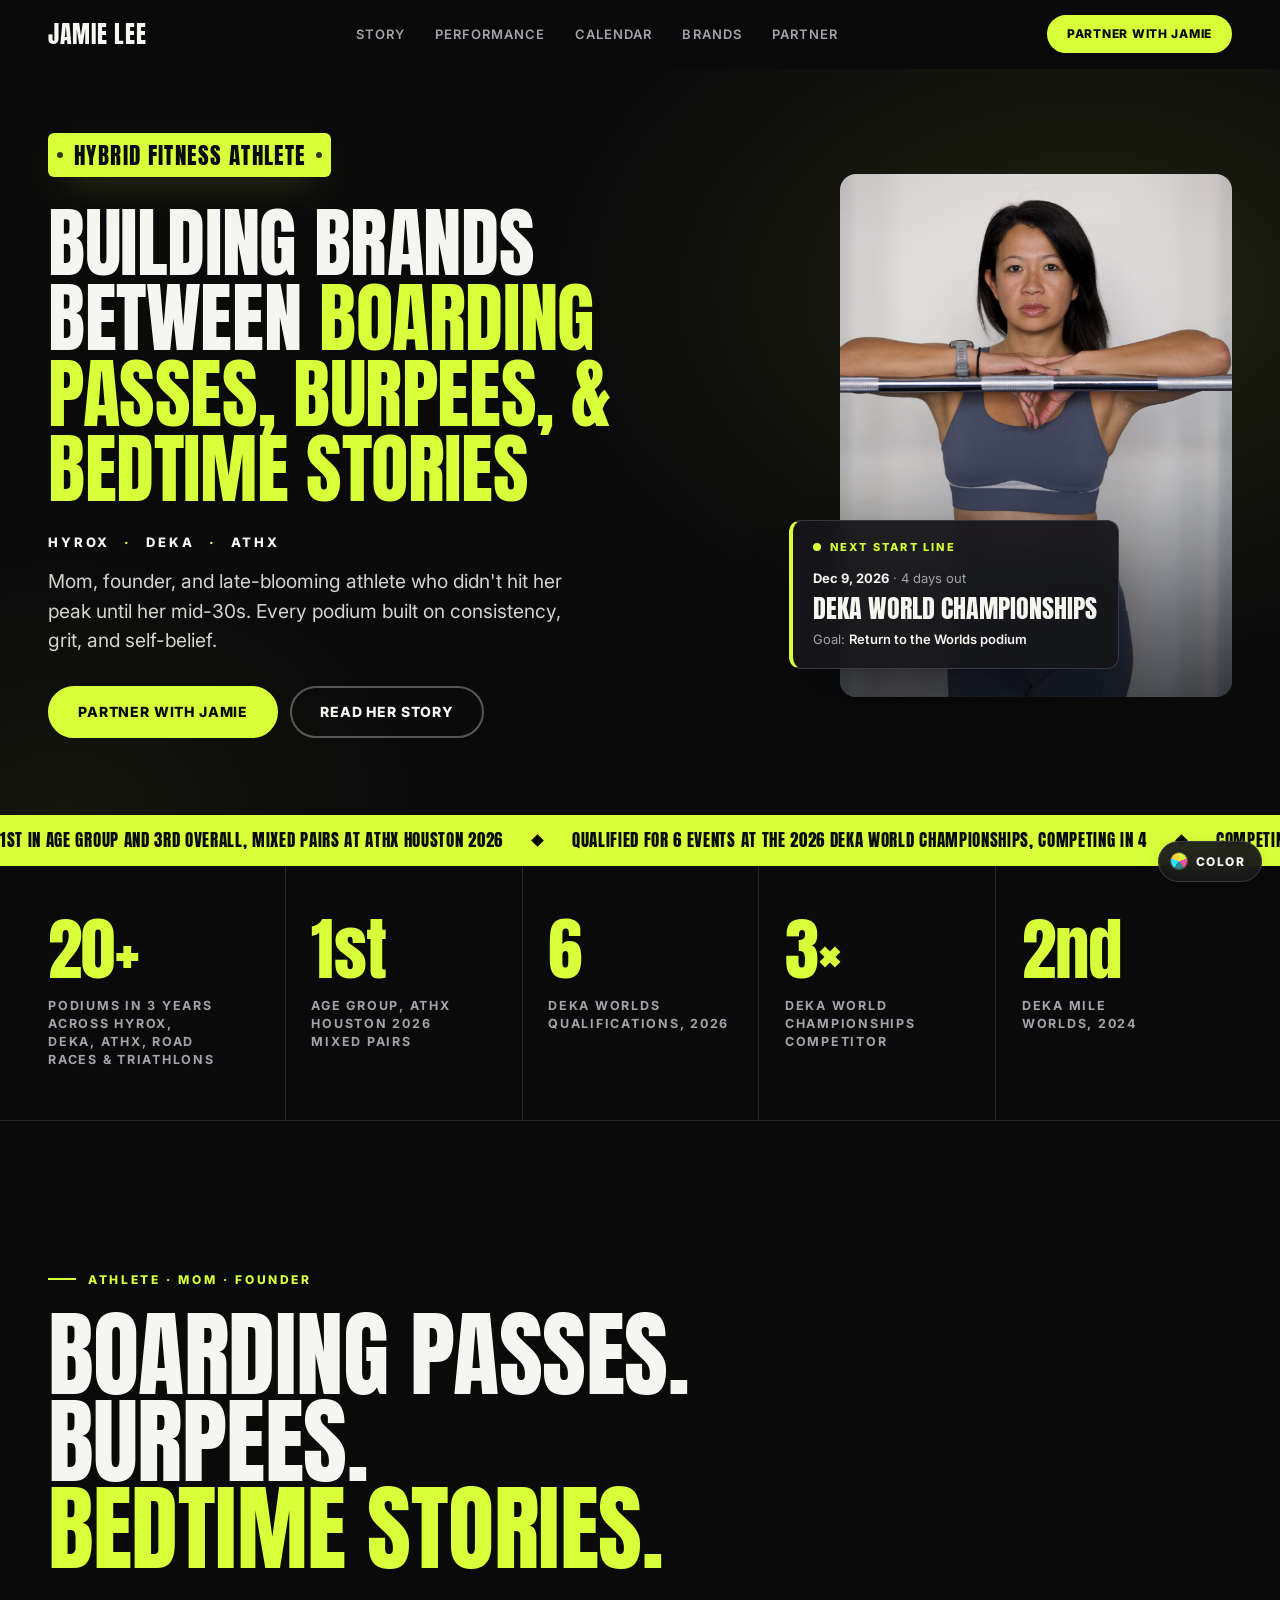
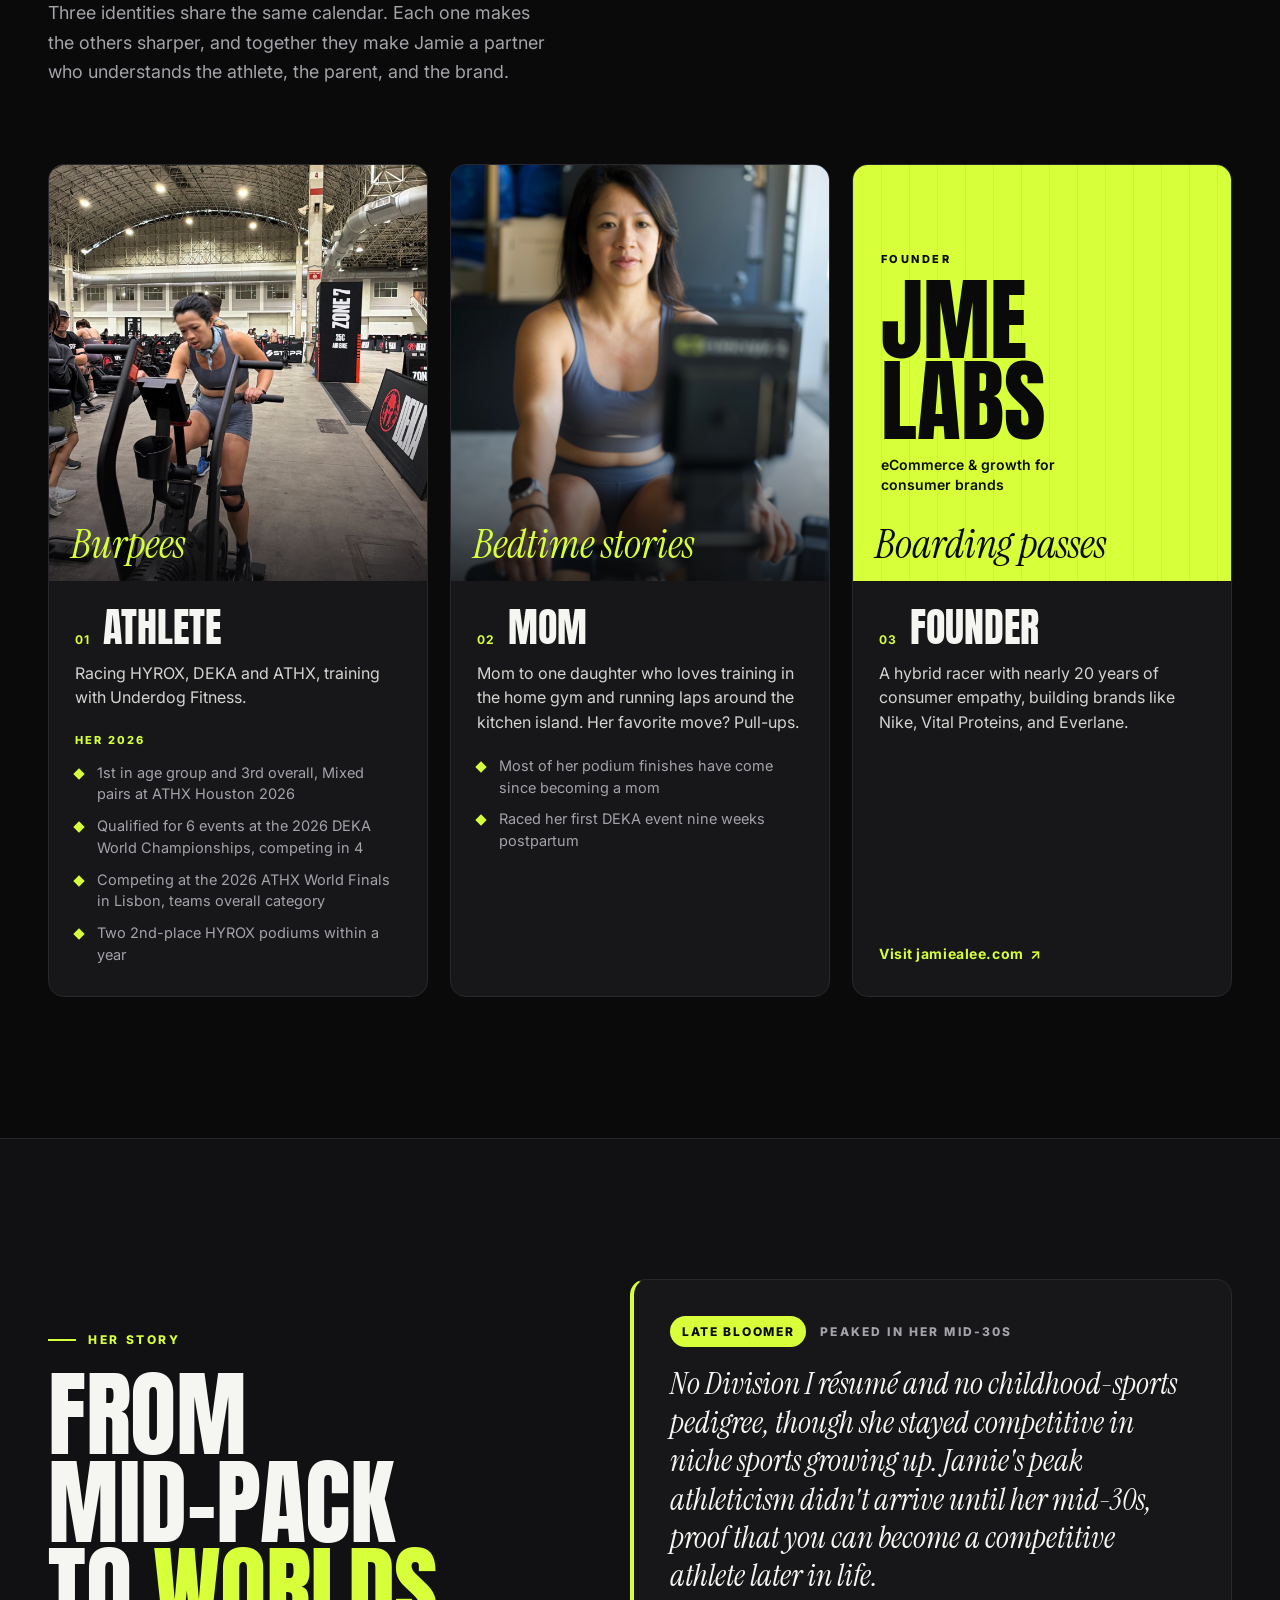
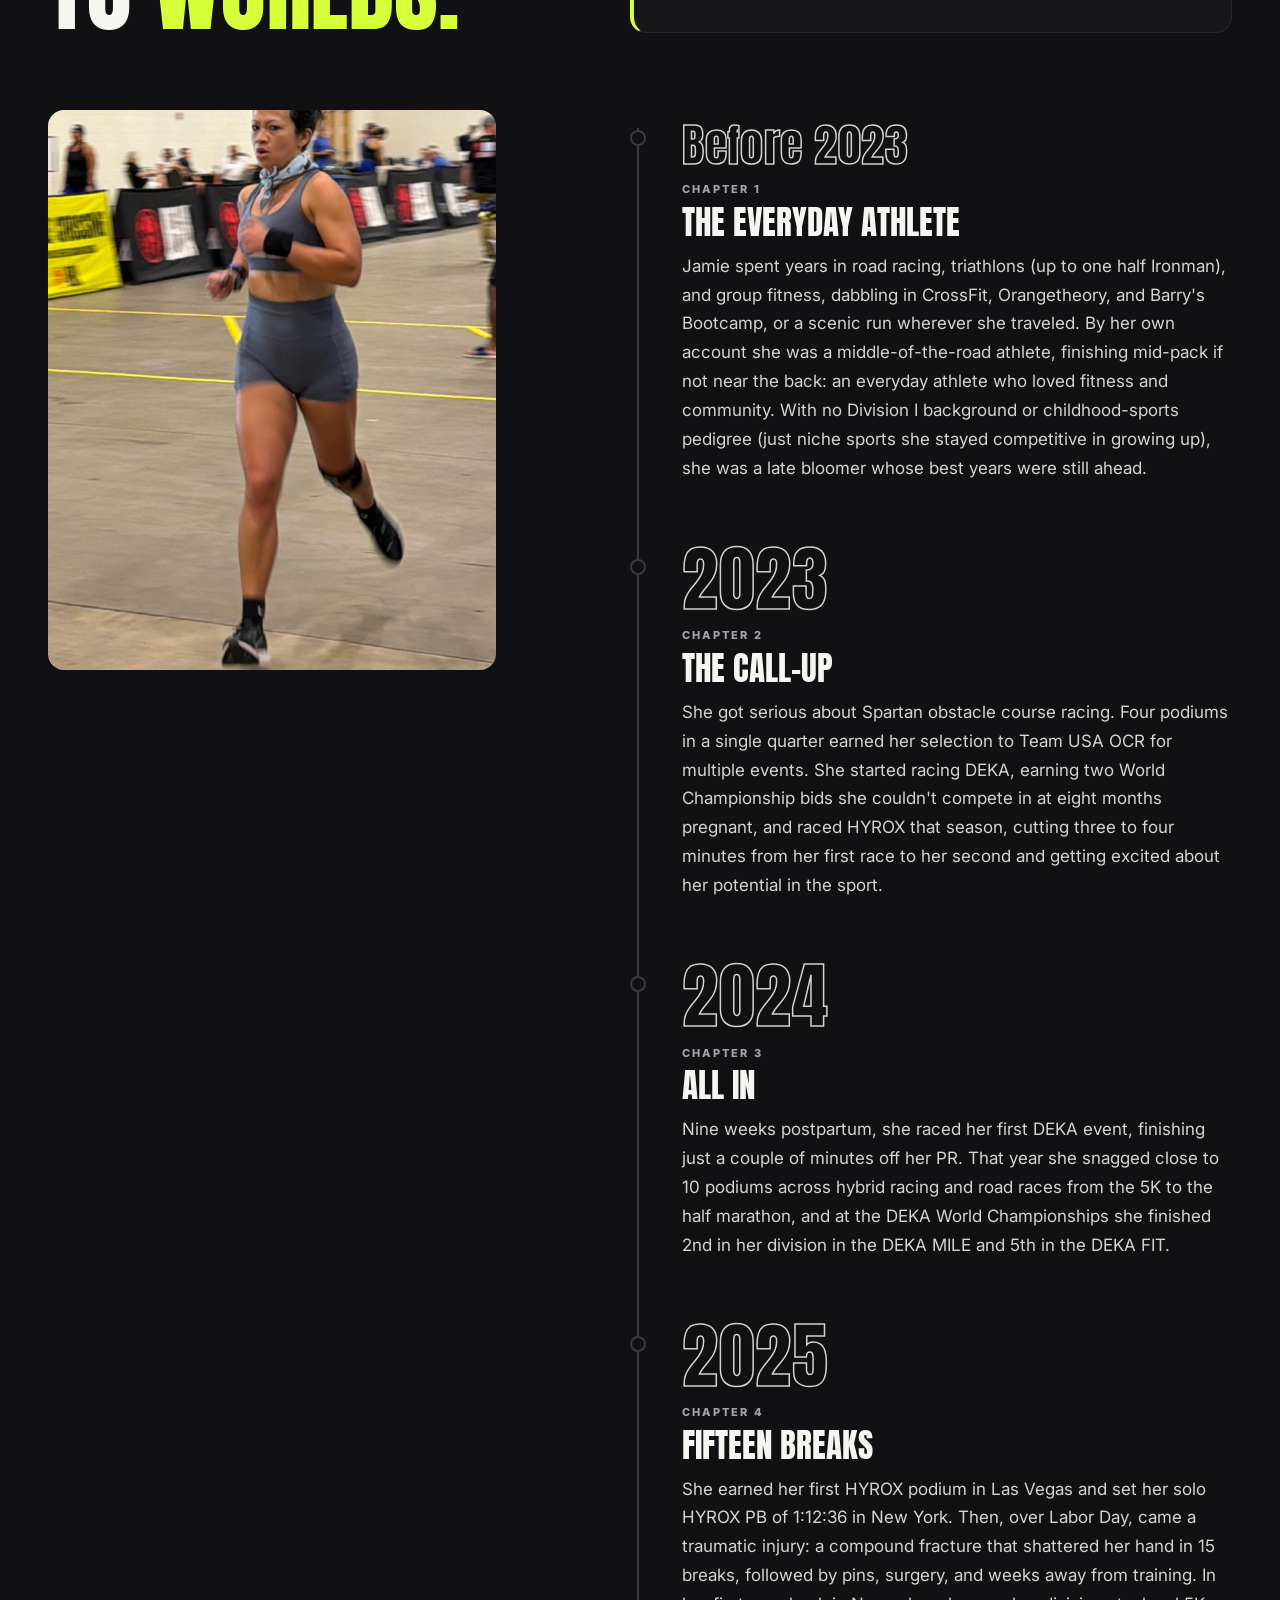
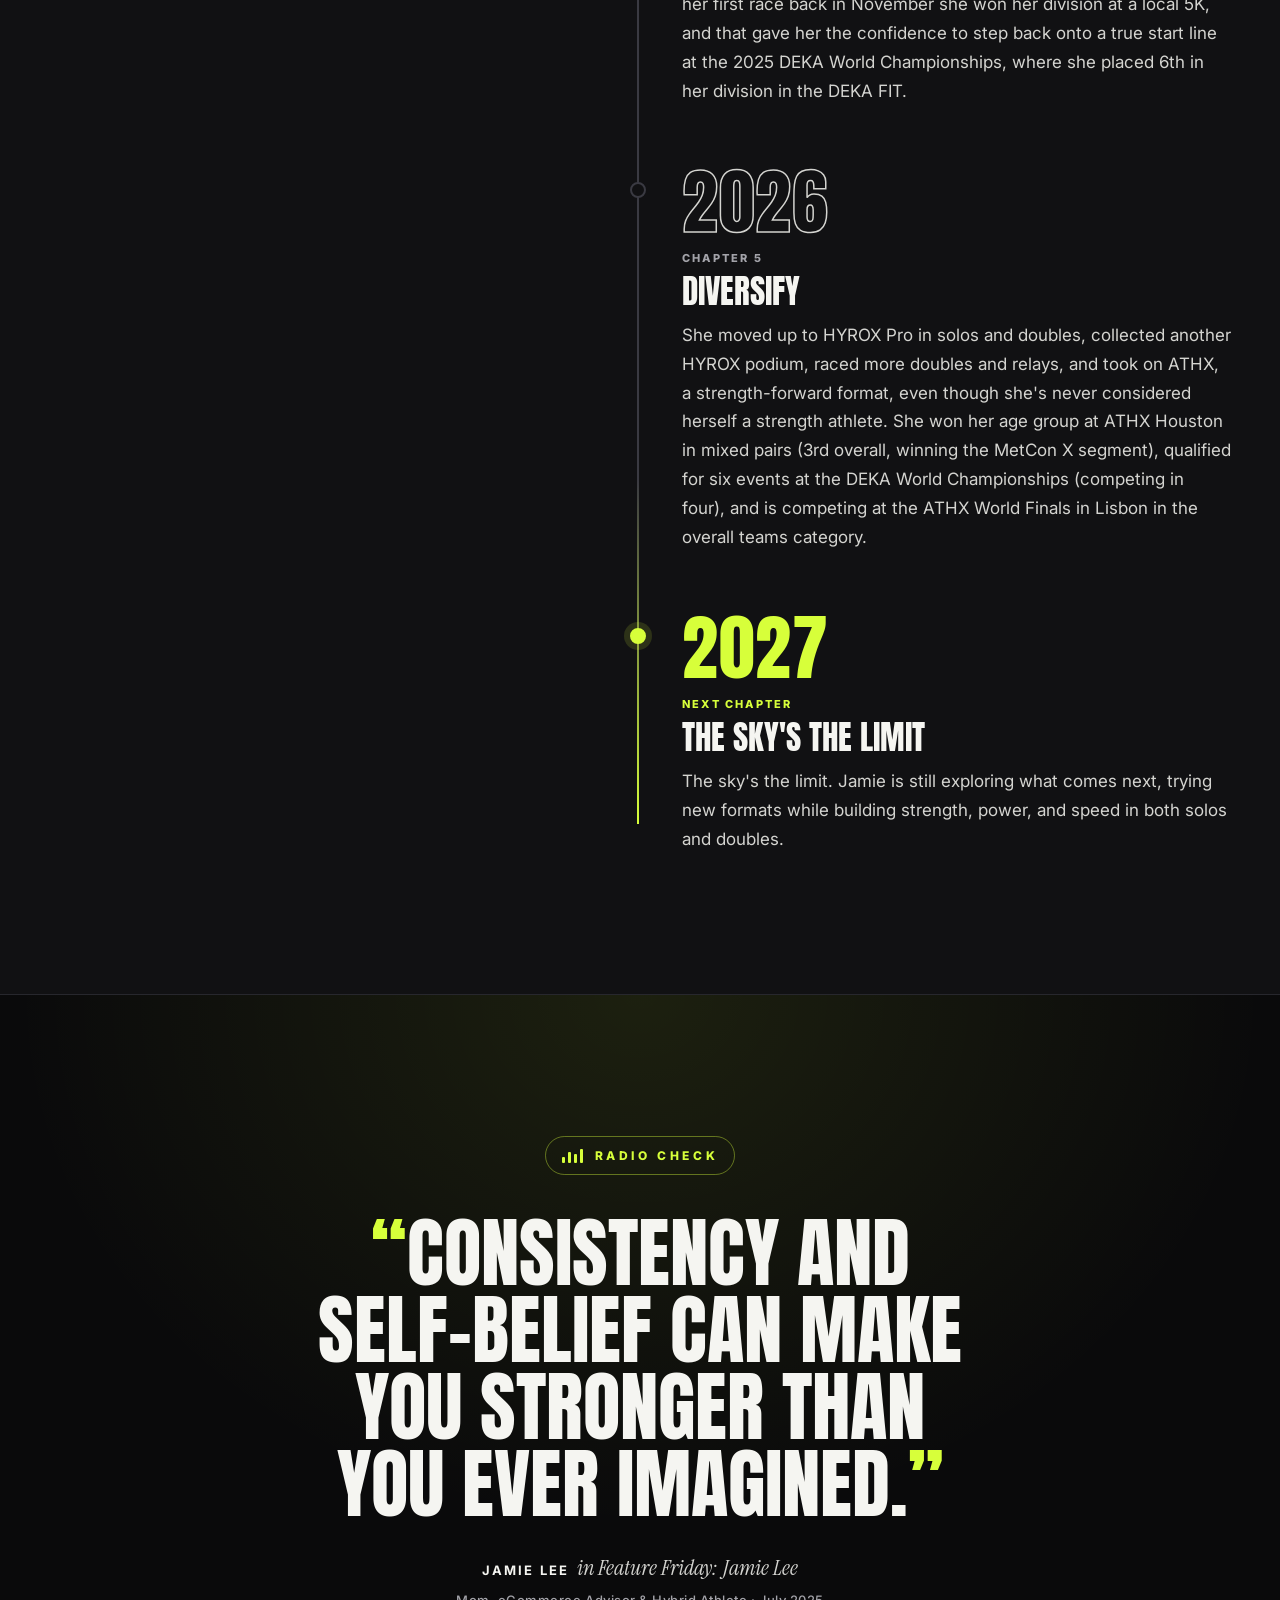
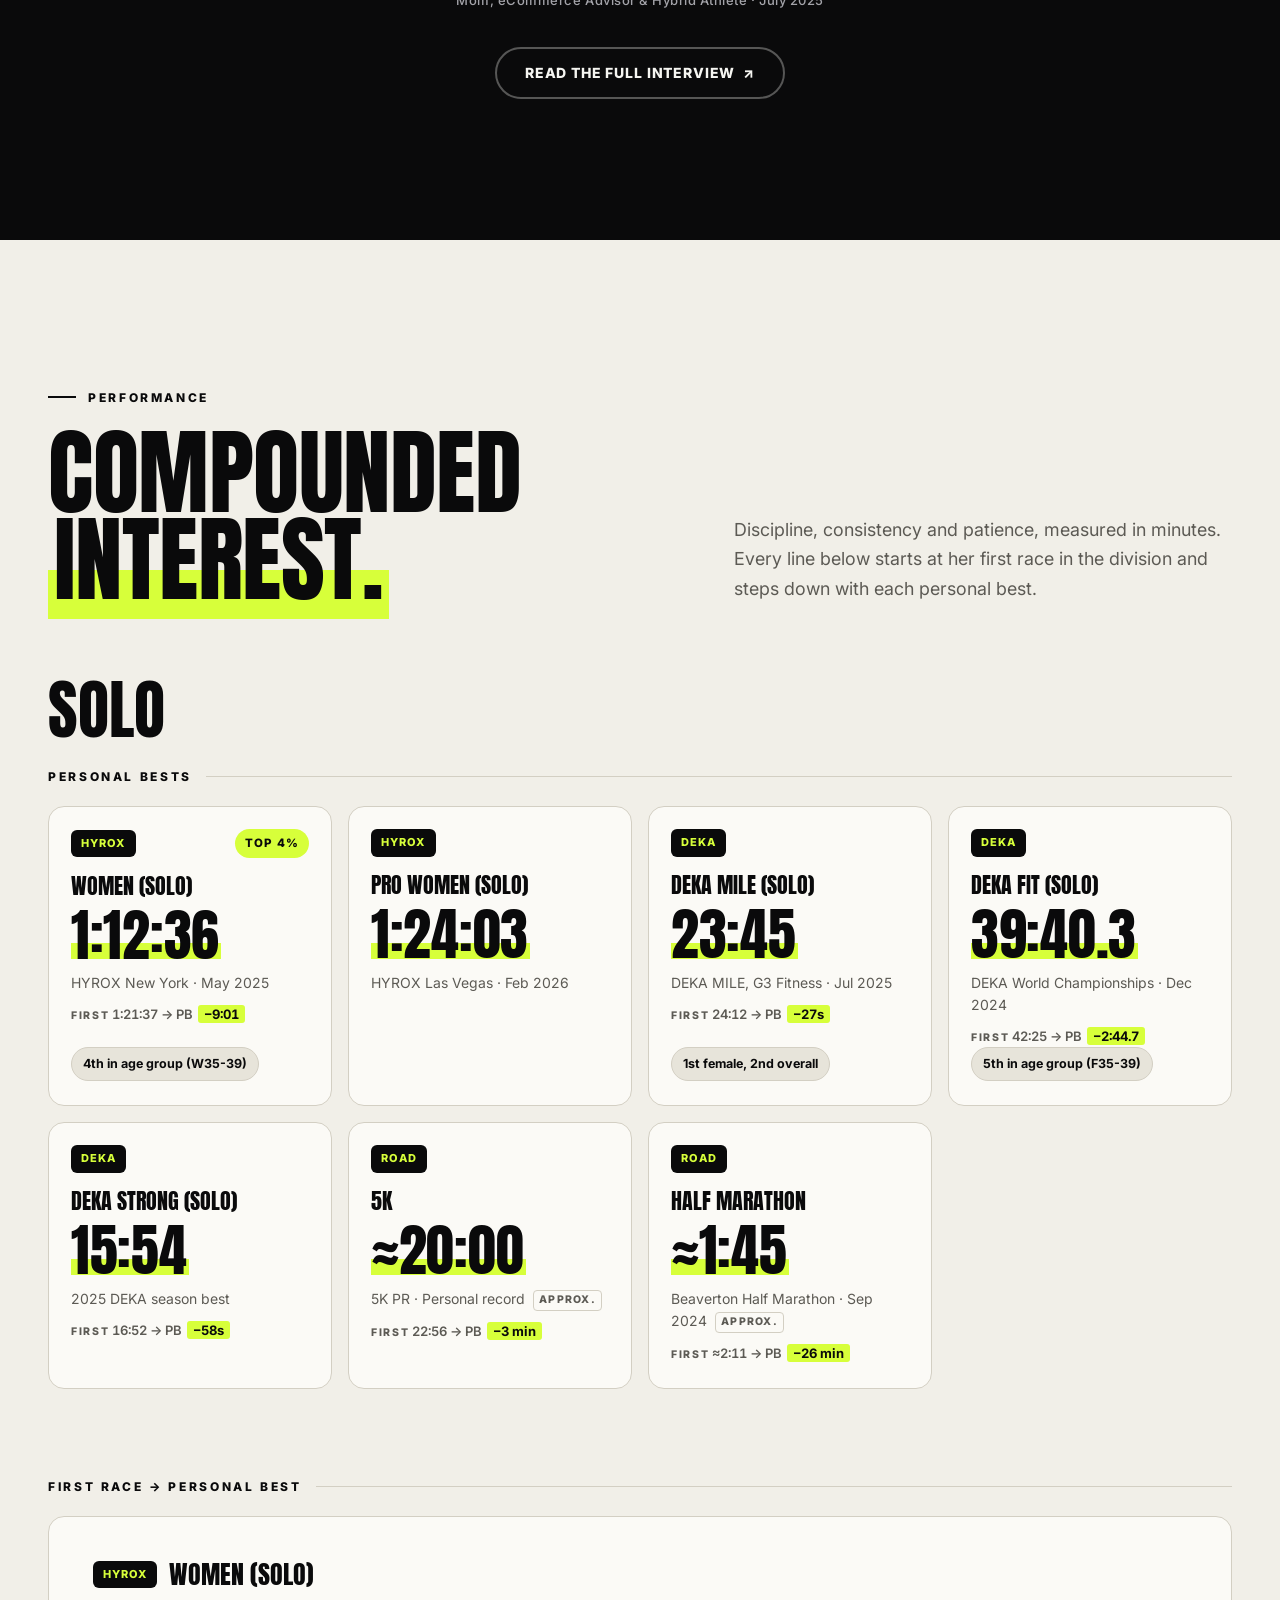
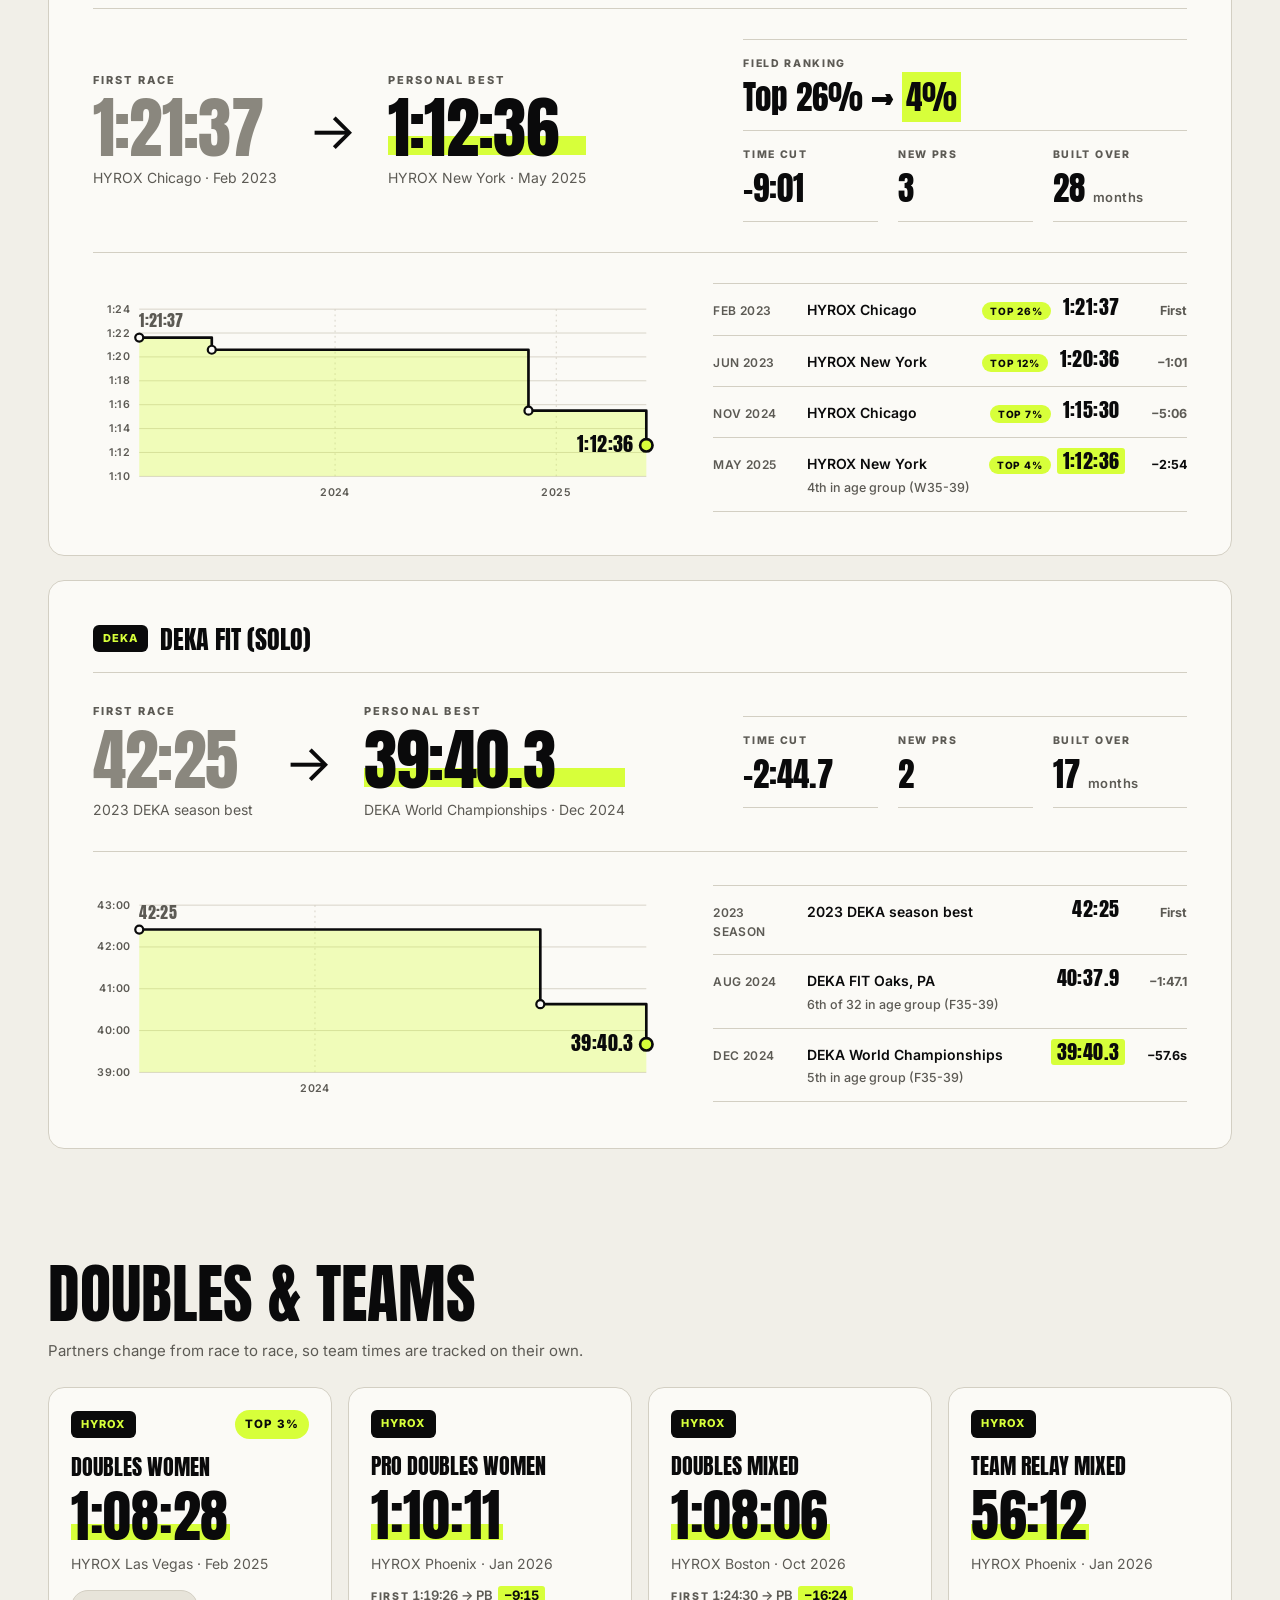
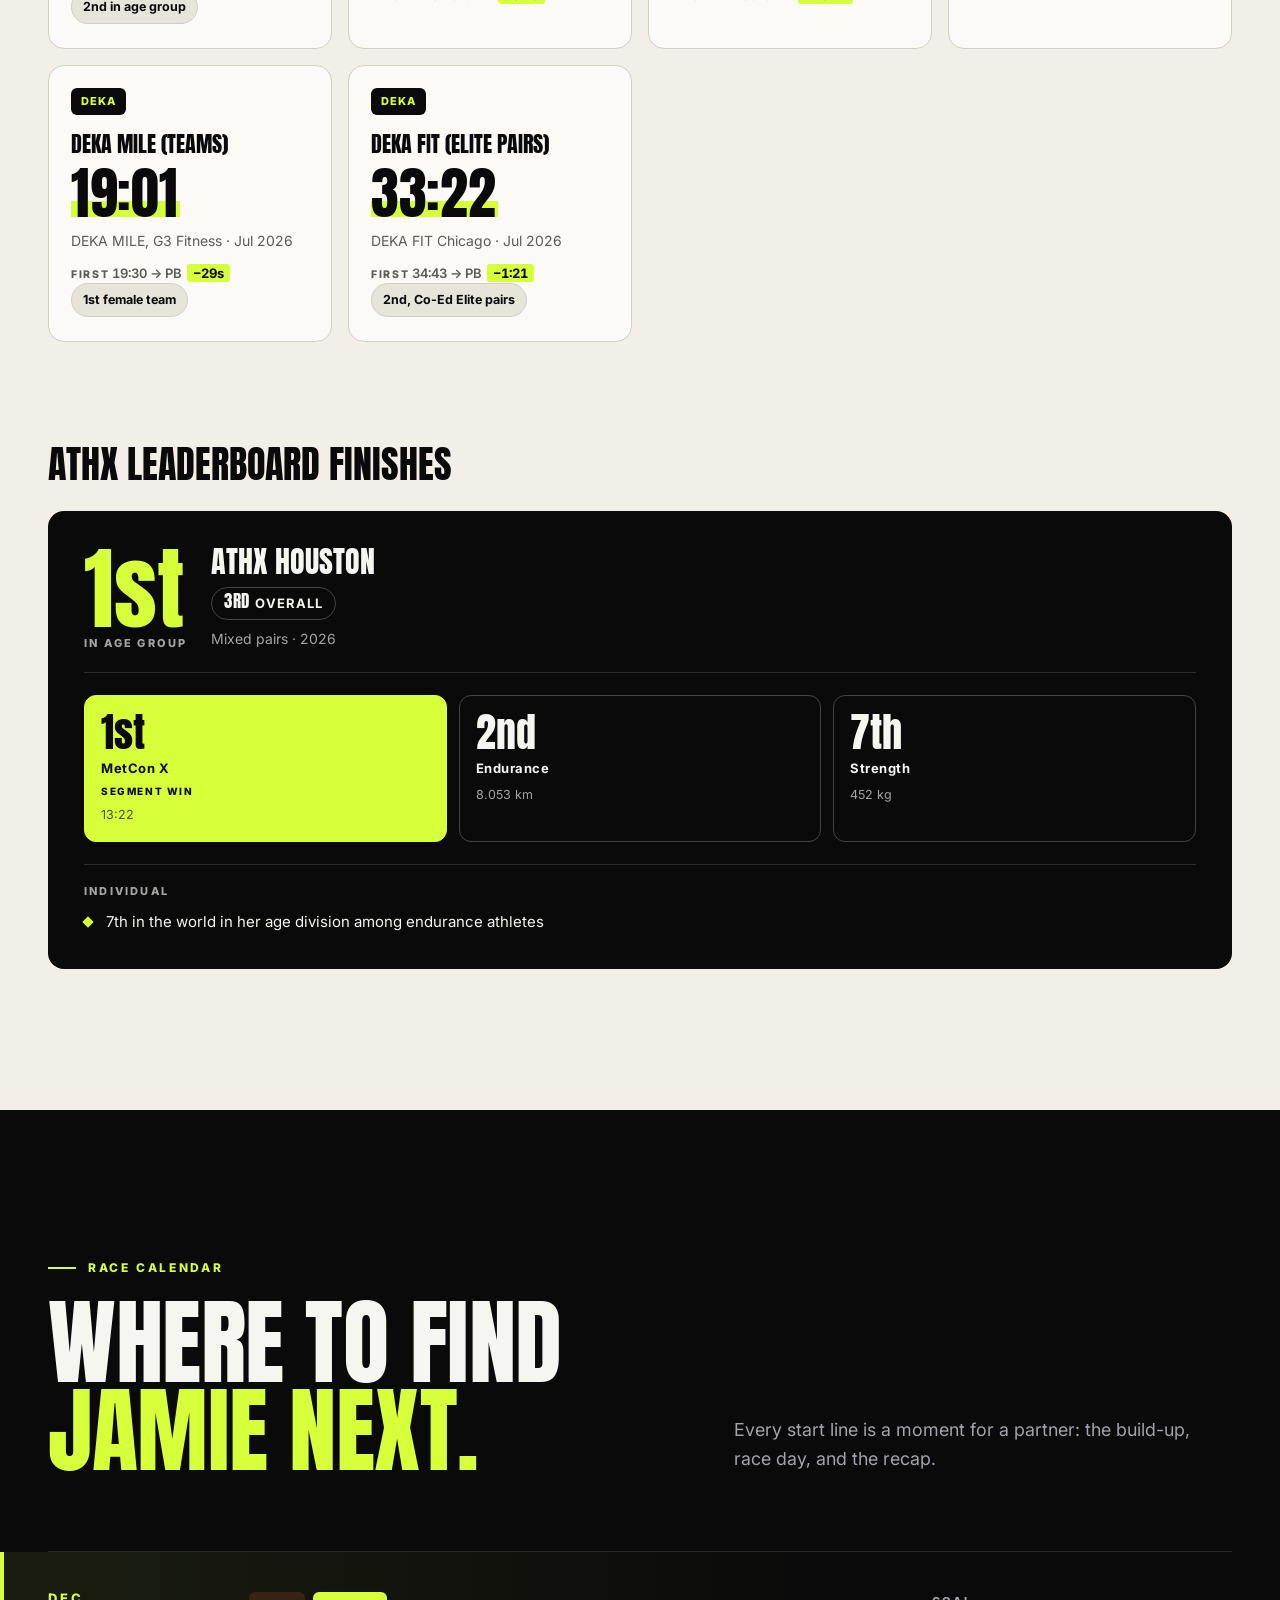
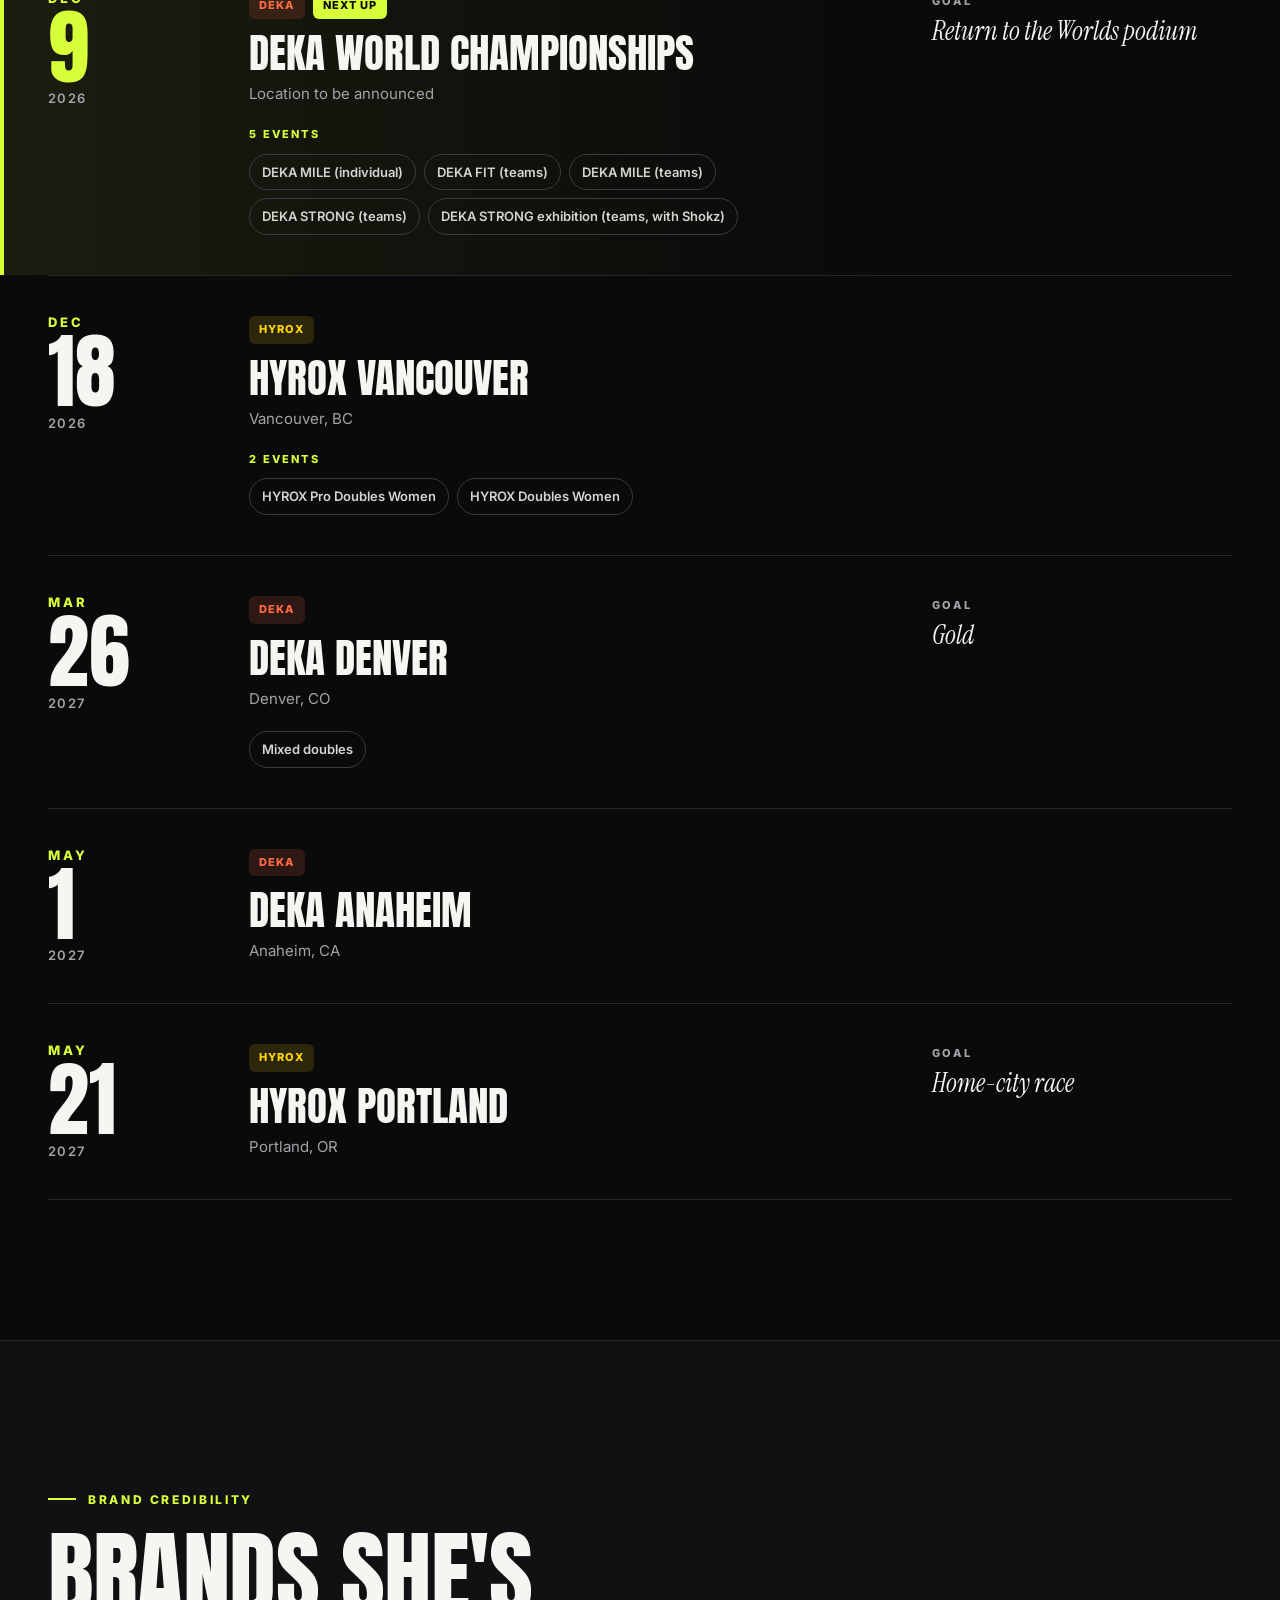
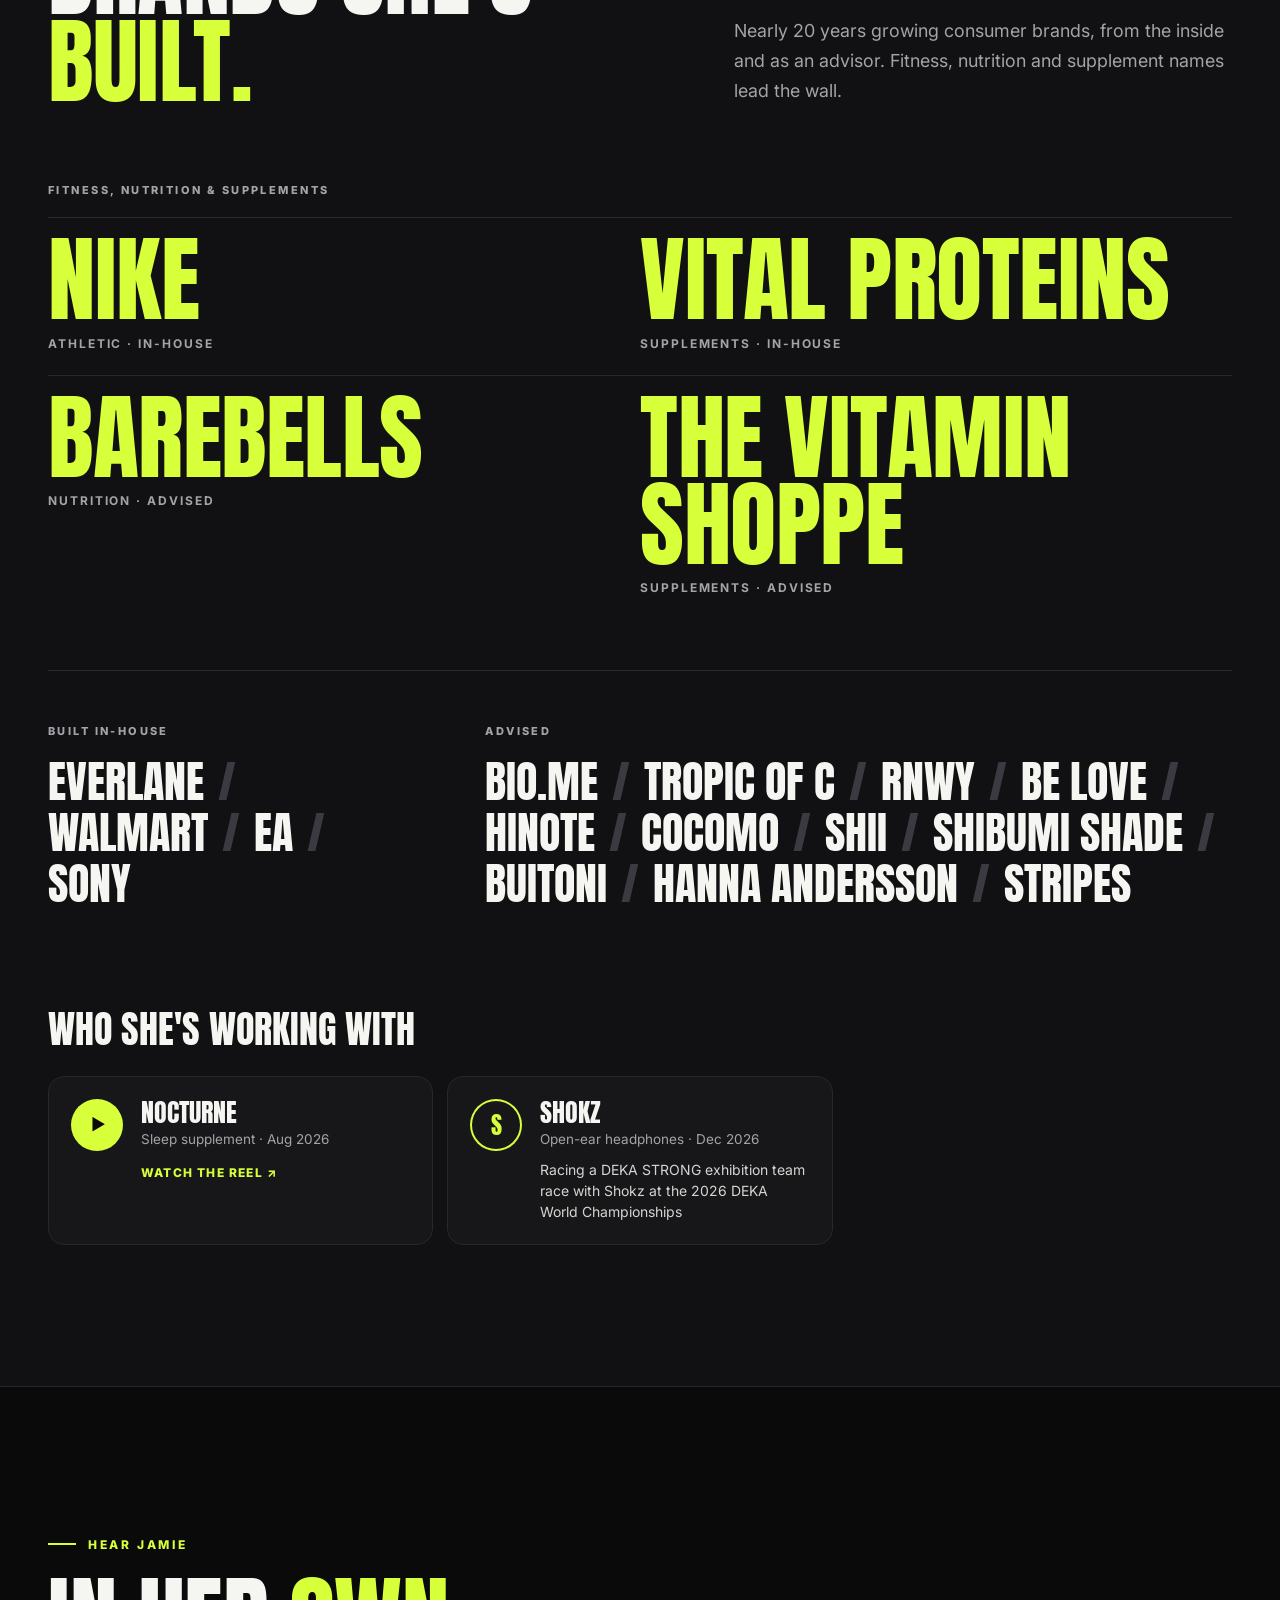
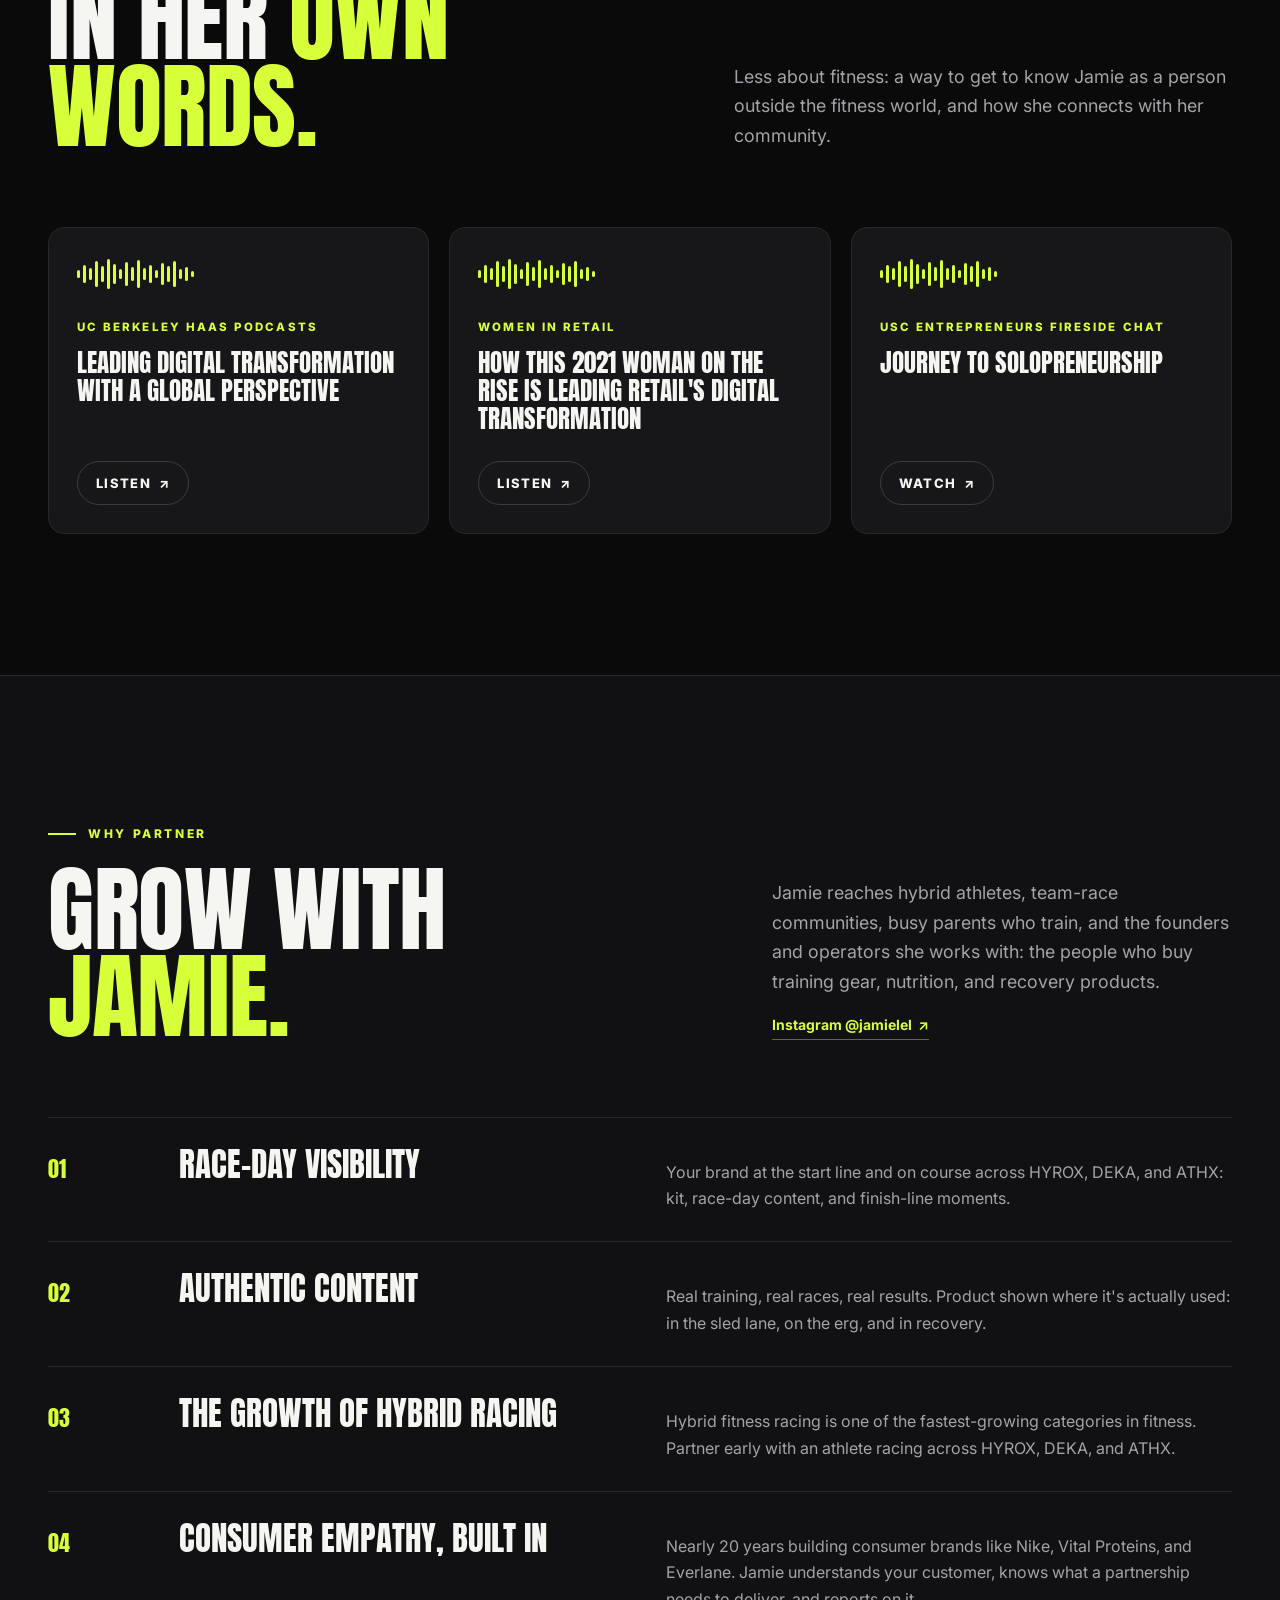
==== commit 9e43468a: "v6 round 3: brand-bridging themes, late-bloomer story, DEKA FIT progression - Themes: midnight, stud" ====
--- a/v6/index.html
+++ b/v6/index.html
@@ -9,12 +9,12 @@
   <meta name="theme-color" content="#0a0a0b" />
   <link rel="preconnect" href="https://fonts.googleapis.com" />
   <link rel="preconnect" href="https://fonts.gstatic.com" crossorigin />
-  <link href="https://fonts.googleapis.com/css2?family=Anton&family=Instrument+Serif:ital@0;1&family=Inter:wght@400;500;600;700;800&display=swap" rel="stylesheet" />
+  <link href="https://fonts.googleapis.com/css2?family=Anton&family=Fraunces:ital,opsz,wght@1,9..144,400;1,9..144,500&family=Instrument+Serif:ital@0;1&family=Inter:wght@400;500;600;700;800&display=swap" rel="stylesheet" />
   <link rel="stylesheet" href="styles.css" />
   <script>
     /* Apply the color theme before first paint: ?theme= wins, then saved choice, else Volt */
     (function () {
-      var themes = ["volt", "flare", "electric", "chalk"], t = null;
+      var themes = ["volt", "flare", "electric", "chalk", "midnight", "studio", "lagoon", "print"], t = null;
       try { t = new URLSearchParams(location.search).get("theme"); } catch (e) {}
       if (themes.indexOf(t) > -1) { try { localStorage.setItem("jl-theme", t); } catch (e) {} }
       else { try { t = localStorage.getItem("jl-theme"); } catch (e) {} }
@@ -91,12 +91,18 @@
 
     <!-- 5. STORY -->
     <section class="section story" id="story" aria-labelledby="story-title">
+      <div class="wrap story__lead">
+        <header class="head">
+          <p class="eyebrow">Her story</p>
+          <h2 class="title" id="story-title">From mid&#8209;pack<br />to <span class="hl">Worlds.</span></h2>
+        </header>
+        <aside class="bloom" id="bloom" aria-label="The late bloomer" hidden>
+          <p class="bloom__k"><span class="bloom__badge">Late bloomer</span>Peaked in her mid-30s</p>
+          <p class="bloom__text" id="bloom-text"></p>
+        </aside>
+      </div>
       <div class="wrap story__grid">
         <div class="story__aside">
-          <header class="head">
-            <p class="eyebrow">Her story</p>
-            <h2 class="title" id="story-title">From mid&#8209;pack<br />to <span class="hl">Worlds.</span></h2>
-          </header>
           <figure class="story__photo" id="story-photo"></figure>
         </div>
         <ol class="timeline" id="timeline"></ol>
@@ -225,6 +231,15 @@
       </div>
     </section>
 
+    <!-- OUTFITS -->
+    <section class="fits" id="fits" aria-labelledby="fits-title" hidden>
+      <div class="wrap fits__inner">
+        <p class="fits__k">Race-day style</p>
+        <h2 class="fits__title" id="fits-title">Fun fits.<br /><span>Matching</span> teammates.</h2>
+        <p class="fits__text" id="fits-text"></p>
+      </div>
+    </section>
+
     <!-- 14. CONTACT -->
     <section class="contact" id="contact" aria-labelledby="contact-title">
       <div class="wrap contact__inner">
--- a/v6/styles.css
+++ b/v6/styles.css
@@ -35,6 +35,91 @@
   --gut: clamp(20px, 4vw, 48px);
   --sec: clamp(88px, 11vw, 152px);
   color-scheme: var(--scheme, dark);
+  --accent-2: var(--accent-fg);
+  --pattern: none;
+  --print-strip: none;
+  --fun-pattern: url("data:image/svg+xml,%3Csvg xmlns='http://www.w3.org/2000/svg' width='140' height='140' viewBox='0 0 140 140'%3E%3Cpath d='M12 34 L26 10 L40 34Z' fill='%23ff5fa8'/%3E%3Ccircle cx='96' cy='24' r='8' fill='%2335c9c4'/%3E%3Cpath d='M62 76 q11 -13 22 0 t22 0' stroke='%23ffd23f' stroke-width='6' fill='none' stroke-linecap='round'/%3E%3Crect x='16' y='86' width='16' height='16' transform='rotate(20 24 94)' fill='%23ffd23f'/%3E%3Ccircle cx='118' cy='114' r='5' fill='%23ff5fa8'/%3E%3Cpath d='M48 120 l10 -10 M58 120 l-10 -10' stroke='%2335c9c4' stroke-width='5' stroke-linecap='round'/%3E%3Ccircle cx='70' cy='40' r='3' fill='%23d7ff3a'/%3E%3C/svg%3E");
+}
+/* ---------- jamiealee.com bridge themes: navy, teal and cream, with race-day brights ---------- */
+[data-theme="midnight"], [data-theme="print"] {
+  --bg: #111f34; --bg-rgb: 17, 31, 52;
+  --bg-2: #0d192b;
+  --card: #182a45; --card-rgb: 24, 42, 69;
+  --card-2: #1d3252;
+  --line: #263c5e;
+  --line-2: #34507a;
+  --text: #f3f6fa; --text-rgb: 243, 246, 250;
+  --soft: #cfd8e6;
+  --muted: #a3b3ca;
+  --accent: #ff4fa0; --accent-rgb: 255, 79, 160;
+  --accent-fg: #ff6aae;
+  --accent-2: #2fc1bd;
+  --ink: #111f34;
+  --paper: #f6f3ec;
+  --paper-2: #ece7dc;
+  --paper-line: #d9d2c3;
+  --paper-muted: #4f5663;
+  --paper-card: #fffdf8;
+  --serif: "Fraunces", Georgia, serif;
+  --athx: #8be8ff;
+}
+[data-theme="print"] {
+  --accent: #ffd23f; --accent-rgb: 255, 210, 63;
+  --accent-fg: #ff5fa8;
+  --accent-2: #35c9c4;
+  --paper: #fdf6e3;
+  --paper-2: #f5ead0;
+  --paper-line: #e6d6b0;
+  --paper-muted: #5a5242;
+  --paper-card: #fffdf6;
+  --pattern: var(--fun-pattern);
+  --print-strip: repeating-linear-gradient(135deg, #ff5fa8 0 14px, #ffd23f 14px 28px, #35c9c4 28px 42px, #111f34 42px 50px);
+}
+[data-theme="studio"] {
+  --bg: #f6f3ec; --bg-rgb: 246, 243, 236;
+  --bg-2: #eee9df;
+  --card: #ffffff; --card-rgb: 255, 255, 255;
+  --card-2: #faf8f3;
+  --line: #ddd6c8;
+  --line-2: #c6bead;
+  --text: #111b28; --text-rgb: 17, 27, 40;
+  --soft: #2a3442;
+  --muted: #5a6170;
+  --accent: #ff5a4a; --accent-rgb: 255, 90, 74;
+  --accent-fg: #1b6e6e;
+  --accent-2: #1b6e6e;
+  --ink: #111b28;
+  --paper: #e3eeec;
+  --paper-2: #d5e5e2;
+  --paper-line: #bcd3cf;
+  --paper-muted: #3f5552;
+  --paper-card: #fbfdfc;
+  --serif: "Fraunces", Georgia, serif;
+  --hyrox: #7a5d00;
+  --deka: #b8321a;
+  --athx: #1b6e6e;
+  --scheme: light;
+}
+[data-theme="lagoon"] {
+  --bg: #0c2a2b; --bg-rgb: 12, 42, 43;
+  --bg-2: #0a2324;
+  --card: #12393a; --card-rgb: 18, 57, 58;
+  --card-2: #174445;
+  --line: #1f4f50;
+  --line-2: #2c6566;
+  --text: #effaf8; --text-rgb: 239, 250, 248;
+  --soft: #cde6e2;
+  --muted: #9cc4be;
+  --accent: #d7ff3a; --accent-rgb: 215, 255, 58;
+  --accent-fg: #d7ff3a;
+  --accent-2: #3fd0c9;
+  --ink: #0a2324;
+  --paper: #eef5f1;
+  --paper-2: #e0ece6;
+  --paper-line: #c7dbd2;
+  --paper-muted: #435a55;
+  --paper-card: #fbfefd;
+  --serif: "Fraunces", Georgia, serif;
 }
 /* Flare: hot coral on black */
 [data-theme="flare"] {
@@ -149,7 +234,7 @@
 
 /* ---------- Shared type ---------- */
 .section { padding: var(--sec) 0; position: relative; }
-.eyebrow { display: inline-flex; align-items: center; gap: 12px; color: var(--accent-fg); font-size: 12px; font-weight: 800; letter-spacing: 0.22em; text-transform: uppercase; margin-bottom: 22px; }
+.eyebrow { display: inline-flex; align-items: center; gap: 12px; color: var(--accent-2); font-size: 12px; font-weight: 800; letter-spacing: 0.22em; text-transform: uppercase; margin-bottom: 22px; }
 .eyebrow::before { content: ""; width: 28px; height: 2px; background: currentColor; }
 .eyebrow--ink { color: var(--ink); }
 .title { font: 400 clamp(46px, 7.4vw, 104px)/0.92 var(--display); text-transform: uppercase; letter-spacing: -0.005em; }
@@ -166,6 +251,8 @@
 .tag { display: inline-flex; align-items: center; font-size: 11px; font-weight: 800; letter-spacing: 0.1em; text-transform: uppercase; padding: 5px 10px; border-radius: 6px; background: rgba(var(--text-rgb), 0.08); color: var(--soft); }
 .tag--hyrox { background: rgba(255, 214, 10, 0.14); color: var(--hyrox); }
 .tag--deka { background: rgba(255, 106, 69, 0.15); color: var(--deka); }
+.tag--road { background: rgba(196, 140, 255, 0.15); color: #cfa4ff; }
+[data-theme="chalk"] .tag--road, [data-theme="studio"] .tag--road { color: #6b3fb0; }
 .tag--athx { background: rgba(111, 211, 255, 0.14); color: var(--athx); }
 .tag--next { background: var(--accent); color: var(--ink); }
 .tag--tent { background: transparent; color: var(--muted); box-shadow: inset 0 0 0 1px var(--line-2); }
@@ -178,7 +265,7 @@
 .hero { position: relative; overflow: hidden; padding: clamp(36px, 5vw, 72px) 0 clamp(56px, 6vw, 88px); }
 .hero::before { content: ""; position: absolute; inset: 0; background: radial-gradient(60% 70% at 85% 30%, rgba(var(--accent-rgb), 0.10), transparent 70%), radial-gradient(40% 50% at 5% 100%, rgba(var(--accent-rgb), 0.05), transparent 70%); pointer-events: none; }
 .hero__grid { position: relative; display: grid; grid-template-columns: minmax(0, 1.3fr) minmax(0, 0.7fr); gap: clamp(32px, 5vw, 72px); align-items: center; }
-.bib { display: inline-flex; align-items: center; gap: 12px; background: var(--accent); color: var(--ink); padding: 11px 26px 10px; border-radius: 6px; margin-bottom: 28px; position: relative; transform: rotate(-1.5deg); box-shadow: 0 14px 40px -18px rgba(var(--accent-rgb), 0.6); }
+.bib { display: inline-flex; align-items: center; gap: 12px; background: var(--accent); color: var(--ink); padding: 11px 26px 10px; border-radius: 6px; margin-bottom: 28px; position: relative; box-shadow: 0 14px 40px -18px rgba(var(--accent-rgb), 0.6); }
 .bib::before, .bib::after { content: ""; position: absolute; top: 50%; margin-top: -3px; width: 6px; height: 6px; border-radius: 50%; background: var(--ink); opacity: 0.8; }
 .bib::before { left: 9px; } .bib::after { right: 9px; }
 .bib__meta { font: 400 clamp(18px, 1.8vw, 24px)/1 var(--display); letter-spacing: 0.06em; text-transform: uppercase; }
@@ -186,7 +273,7 @@
 .hero__t1 { color: var(--text); }
 .hero__t2 { color: var(--accent-fg); }
 .hero__disc { display: flex; flex-wrap: wrap; gap: 8px 0; margin: 26px 0 0; font-size: 13px; font-weight: 800; letter-spacing: 0.22em; text-transform: uppercase; color: var(--text); }
-.hero__disc span + span::before { content: "·"; color: var(--accent-fg); margin: 0 14px; }
+.hero__disc span + span::before { content: "·"; color: var(--accent-2); margin: 0 14px; }
 .hero__lede { color: var(--soft); font-size: clamp(17px, 1.5vw, 20px); line-height: 1.55; max-width: 44ch; margin: 14px 0 30px; }
 .hero__ctas { display: flex; flex-wrap: wrap; gap: 12px; }
 
@@ -224,7 +311,7 @@
 .stat { display: flex; flex-direction: column; padding: clamp(32px, 4vw, 52px) clamp(16px, 2vw, 28px); border-left: 1px solid var(--line); }
 .stat:first-child { border-left: 0; padding-left: 0; }
 .stat__value { order: -1; font: 400 clamp(48px, 5.4vw, 80px)/0.95 var(--display); color: var(--accent-fg); letter-spacing: -0.01em; }
-.stat__label { color: var(--muted); font-size: 12.5px; font-weight: 700; letter-spacing: 0.14em; text-transform: uppercase; line-height: 1.45; margin-top: 14px; max-width: 22ch; }
+.stat__label { color: var(--muted); font-size: 12.5px; font-weight: 700; letter-spacing: 0.14em; text-transform: uppercase; line-height: 1.45; margin-top: 14px; max-width: 26ch; text-wrap: balance; hyphens: manual; }
 
 /* =========================================================
    4. ATHLETE · MOM · FOUNDER
@@ -246,9 +333,9 @@
 .id__mark-s { font-size: 14px; font-weight: 600; max-width: 24ch; line-height: 1.4; }
 .id__body { padding: 26px 26px 30px; display: flex; flex-direction: column; flex: 1; }
 .id__label { display: flex; align-items: baseline; gap: 12px; font: 400 40px/1 var(--display); text-transform: uppercase; }
-.id__num { font: 700 12px/1 var(--body); letter-spacing: 0.12em; color: var(--accent-fg); }
+.id__num { font: 700 12px/1 var(--body); letter-spacing: 0.12em; color: var(--accent-2); }
 .id__lede { color: var(--soft); font-size: 16px; line-height: 1.55; margin-top: 14px; }
-.id__kicker { color: var(--accent-fg); font-size: 11px; font-weight: 800; letter-spacing: 0.2em; text-transform: uppercase; margin-top: 22px; }
+.id__kicker { color: var(--accent-2); font-size: 11px; font-weight: 800; letter-spacing: 0.2em; text-transform: uppercase; margin-top: 22px; }
 .id__points { display: grid; gap: 10px; margin-top: 12px; }
 .id__lede + .id__points { margin-top: 20px; }
 .id__points li { position: relative; padding-left: 22px; color: var(--muted); font-size: 14.5px; line-height: 1.5; }
@@ -339,7 +426,7 @@
 .pb__badge { display: inline-block; align-self: flex-start; margin-top: 14px; font-size: 12.5px; font-weight: 700; color: var(--ink); background: var(--paper-2); border: 1px solid var(--paper-line); padding: 6px 11px; border-radius: 999px; }
 .pb__top { display: grid; grid-template-columns: minmax(0, 1.35fr) minmax(0, 1fr); gap: 24px clamp(24px, 4vw, 56px); align-items: center; padding: 30px 0; border-bottom: 1px solid var(--paper-line); }
 .pb__fp { display: flex; align-items: center; flex-wrap: wrap; gap: 16px 32px; }
-.fp__time { font: 400 clamp(50px, 6vw, 92px)/0.9 var(--display); letter-spacing: -0.01em; margin-top: 10px; font-variant-numeric: tabular-nums; }
+.fp__time { font: 400 clamp(46px, 5.2vw, 80px)/0.9 var(--display); letter-spacing: -0.01em; margin-top: 10px; font-variant-numeric: tabular-nums; }
 .fp--first .fp__time { color: #8a877e; }
 .fp--pb .fp__time { background: linear-gradient(transparent 62%, var(--accent) 62%, var(--accent) 94%, transparent 94%); padding-right: 0.04em; }
 .fp__arrow { font: 400 clamp(36px, 4vw, 60px)/1 var(--body); color: var(--ink); }
@@ -357,15 +444,15 @@
 .c-grid { stroke: var(--paper-line); stroke-width: 1; }
 .c-yr { stroke: var(--paper-line); stroke-dasharray: 2 4; }
 .c-ax { fill: var(--paper-muted); font: 600 12px var(--body); letter-spacing: 0.04em; }
-.c-area { fill: rgba(var(--accent-rgb), 0.4); }
+.c-area { fill: rgba(var(--accent-rgb), 0.32); }
 .c-line { fill: none; stroke: var(--ink); stroke-width: 3; stroke-linejoin: round; stroke-linecap: round; }
 .c-dot { fill: var(--paper-card); stroke: var(--ink); stroke-width: 2.5; }
 .c-dot--pb { fill: var(--accent); stroke-width: 3; }
 .c-lbl { fill: var(--paper-muted); font: 400 18px var(--display); letter-spacing: 0.02em; }
 .c-lbl--pb { fill: var(--ink); font-size: 22px; }
 .steps { border-top: 1px solid var(--paper-line); }
-.steps li { display: grid; grid-template-columns: 72px minmax(0, 1fr) auto auto 52px; gap: 12px; align-items: baseline; padding: 13px 0; border-bottom: 1px solid var(--paper-line); font-size: 14px; }
-.st__date { color: var(--paper-muted); font-weight: 600; font-size: 12px; letter-spacing: 0.04em; text-transform: uppercase; white-space: nowrap; }
+.steps li { display: grid; grid-template-columns: 82px minmax(0, 1fr) auto auto 56px; gap: 12px; align-items: baseline; padding: 13px 0; border-bottom: 1px solid var(--paper-line); font-size: 14px; }
+.st__date { color: var(--paper-muted); font-weight: 600; font-size: 12px; letter-spacing: 0.04em; text-transform: uppercase; }
 .st__race { font-weight: 600; }
 .st__note { display: block; font-size: 12.5px; font-weight: 500; color: var(--paper-muted); margin-top: 2px; }
 .st__time { font: 400 20px/1 var(--display); letter-spacing: 0.02em; font-variant-numeric: tabular-nums; }
@@ -401,14 +488,14 @@
 .races { border-top: 1px solid var(--line); }
 .race { display: grid; grid-template-columns: 150px minmax(0, 1fr) minmax(0, 300px); gap: 20px clamp(24px, 4vw, 56px); padding: clamp(28px, 3.2vw, 40px) 0; border-bottom: 1px solid var(--line); transition: background-color 0.2s; }
 .race__date { display: flex; flex-direction: column; line-height: 1; }
-.race__mo { color: var(--accent-fg); font-size: 13px; font-weight: 800; letter-spacing: 0.22em; text-transform: uppercase; }
+.race__mo { color: var(--accent-2); font-size: 13px; font-weight: 800; letter-spacing: 0.22em; text-transform: uppercase; }
 .race__d { font: 400 clamp(64px, 6.4vw, 92px)/0.9 var(--display); margin-top: 6px; }
 .race__y { color: var(--muted); font-size: 13px; font-weight: 600; letter-spacing: 0.1em; margin-top: 8px; }
 .race__tags { display: flex; flex-wrap: wrap; gap: 8px; }
 .race__name { font: 400 clamp(30px, 3.2vw, 46px)/1 var(--display); text-transform: uppercase; margin-top: 14px; }
 .race__loc { color: var(--muted); margin-top: 8px; font-size: 15px; }
 .race__evs { margin-top: 20px; }
-.race__evs-k { font-size: 11px; font-weight: 800; letter-spacing: 0.2em; text-transform: uppercase; color: var(--accent-fg); margin-bottom: 10px; }
+.race__evs-k { font-size: 11px; font-weight: 800; letter-spacing: 0.2em; text-transform: uppercase; color: var(--accent-2); margin-bottom: 10px; }
 .race__evs ul { display: flex; flex-wrap: wrap; gap: 8px; }
 .race__evs li { font-size: 13px; font-weight: 600; padding: 7px 12px; border: 1px solid var(--line-2); border-radius: 999px; color: var(--soft); }
 .race__goal { align-self: start; font: italic 400 26px/1.15 var(--serif); color: var(--text); padding-top: 4px; }
@@ -453,7 +540,7 @@
 .pod { position: relative; display: flex; flex-direction: column; padding: 30px 28px 28px; background: var(--card); border: 1px solid var(--line); border-radius: var(--r); transition: border-color 0.18s; }
 .pod:hover { border-color: var(--line-2); }
 .pod__wave { width: 120px; height: 32px; fill: var(--accent-fg); margin-bottom: 28px; }
-.pod__show { font-size: 11.5px; font-weight: 800; letter-spacing: 0.18em; text-transform: uppercase; color: var(--accent-fg); }
+.pod__show { font-size: 11.5px; font-weight: 800; letter-spacing: 0.18em; text-transform: uppercase; color: var(--accent-2); }
 .pod__title { font: 400 25px/1.12 var(--display); text-transform: uppercase; margin: 12px 0 28px; }
 .pod__link { margin-top: auto; align-self: flex-start; display: inline-flex; gap: 8px; font-size: 13px; font-weight: 800; letter-spacing: 0.1em; text-transform: uppercase; text-decoration: none; padding: 11px 18px; border: 1px solid var(--line-2); border-radius: 999px; transition: border-color 0.18s, color 0.18s; }
 .pod__link:hover { border-color: var(--accent-fg); color: var(--accent-fg); }
@@ -525,18 +612,50 @@
 .footer__inner { display: flex; justify-content: space-between; flex-wrap: wrap; gap: 10px 24px; }
 .footer__name { font: 400 20px/1 var(--display); text-transform: uppercase; color: var(--text); letter-spacing: 0.03em; }
 
+/* ---------- Late bloomer ---------- */
+.story__lead { display: grid; grid-template-columns: minmax(0, 0.9fr) minmax(0, 1.1fr); gap: 32px clamp(40px, 7vw, 112px); align-items: end; margin-bottom: clamp(48px, 6vw, 80px); }
+.story__lead .head { margin-bottom: 0; }
+.bloom { position: relative; padding: clamp(24px, 3vw, 36px); background: var(--card); border: 1px solid var(--line); border-left: 4px solid var(--accent); border-radius: var(--r); }
+.bloom__k { display: flex; align-items: center; flex-wrap: wrap; gap: 10px 14px; font-size: 12px; font-weight: 800; letter-spacing: 0.18em; text-transform: uppercase; color: var(--muted); }
+.bloom__badge { background: var(--accent); color: var(--ink); padding: 6px 12px; border-radius: 999px; letter-spacing: 0.14em; }
+.bloom__text { margin-top: 18px; font: italic 400 clamp(24px, 2.4vw, 32px)/1.25 var(--serif); color: var(--text); }
+
+/* ---------- Outfits band ---------- */
+.fits { position: relative; overflow: hidden; background: repeating-linear-gradient(135deg, #35c9c4 0 14px, #d7ff3a 14px 28px, #ff5fa8 28px 42px, #ffd23f 42px 56px) top / 100% 10px no-repeat, var(--ink); color: #f7f7f3; padding: clamp(80px, 10vw, 136px) 0; }
+.fits::before { content: ""; position: absolute; inset: 0; background: var(--fun-pattern); background-size: 140px 140px; opacity: 0.55; -webkit-mask-image: linear-gradient(100deg, transparent 22%, #000 70%); mask-image: linear-gradient(100deg, transparent 22%, #000 70%); }
+.fits::after { content: ""; position: absolute; left: 0; right: 0; bottom: 0; height: 10px; background: repeating-linear-gradient(135deg, #ff5fa8 0 14px, #ffd23f 14px 28px, #35c9c4 28px 42px, #d7ff3a 42px 56px); }
+.fits__inner { position: relative; max-width: var(--wrap); }
+.fits__k { display: inline-block; font-size: 12px; font-weight: 800; letter-spacing: 0.22em; text-transform: uppercase; color: #111; background: #ffd23f; padding: 7px 12px; border-radius: 4px; }
+.fits__title { font: 400 clamp(52px, 8vw, 120px)/1.04 var(--display); text-transform: uppercase; margin-top: 24px; max-width: 12ch; }
+.fits__title span { color: #111; background: linear-gradient(90deg, #ff5fa8, #ffd23f 55%, #35c9c4) 0 62% / 100% 74% no-repeat; padding: 0 0.12em; -webkit-box-decoration-break: clone; box-decoration-break: clone; }
+.fits__text { margin-top: 28px; max-width: 40ch; font: italic 400 clamp(22px, 2.2vw, 30px)/1.3 var(--serif); color: #ecece6; }
+
+/* ---------- Print theme pattern (used sparingly) ---------- */
+[data-theme="print"] .hero::after { content: ""; position: absolute; left: 0; top: 0; width: 46%; height: 260px; background: var(--pattern); background-size: 140px 140px; opacity: 0.22; -webkit-mask-image: linear-gradient(160deg, #000 10%, transparent 75%); mask-image: linear-gradient(160deg, #000 10%, transparent 75%); pointer-events: none; }
+[data-theme="print"] .hero__grid { z-index: 1; }
+[data-theme="print"] .ticker { box-shadow: 0 10px 0 -2px transparent; position: relative; }
+[data-theme="print"] .ticker::after, [data-theme="print"] .story::before, [data-theme="print"] .brands::before, [data-theme="print"] .partner::before { content: ""; position: absolute; left: 0; right: 0; height: 8px; background: var(--print-strip); }
+[data-theme="print"] .ticker::after { bottom: 0; }
+[data-theme="print"] .story::before, [data-theme="print"] .brands::before, [data-theme="print"] .partner::before { top: -1px; }
+[data-theme="print"] .bib { box-shadow: 6px 6px 0 #ff5fa8, 12px 12px 0 #35c9c4; }
+[data-theme="print"] .fits::before { opacity: 0.7; }
+
+.approx { display: inline-block; font-size: 10.5px; font-weight: 800; letter-spacing: 0.12em; text-transform: uppercase; color: var(--paper-muted); border: 1px solid var(--paper-line); border-radius: 4px; padding: 1px 5px; margin-left: 4px; vertical-align: 1px; }
+
 /* ---------- Theme switcher ---------- */
 .themer { position: fixed; right: 18px; bottom: 18px; z-index: 80; display: flex; flex-direction: column; align-items: flex-end; gap: 10px; font-family: var(--body); }
 .themer__btn { display: inline-flex; align-items: center; gap: 9px; padding: 10px 16px 10px 12px; border-radius: 999px; border: 1px solid var(--line-2); background: rgba(var(--card-rgb), 0.92); backdrop-filter: blur(10px); -webkit-backdrop-filter: blur(10px); color: var(--text); font-size: 12px; font-weight: 800; letter-spacing: 0.12em; text-transform: uppercase; cursor: pointer; box-shadow: 0 10px 30px -12px rgba(0, 0, 0, 0.5); }
 .themer__btn:hover { border-color: var(--accent-fg); }
-.themer__dot { width: 16px; height: 16px; border-radius: 50%; background: conic-gradient(#d7ff3a 0 25%, #ff5a36 0 50%, #2de2ff 0 75%, #f3f1eb 0); box-shadow: 0 0 0 1px rgba(var(--text-rgb), 0.25); }
-.themer__panel { width: 250px; padding: 10px; border-radius: 16px; border: 1px solid var(--line-2); background: rgba(var(--card-rgb), 0.97); backdrop-filter: blur(12px); -webkit-backdrop-filter: blur(12px); box-shadow: 0 24px 60px -20px rgba(0, 0, 0, 0.6); }
-.themer__title { font-size: 10.5px; font-weight: 800; letter-spacing: 0.2em; text-transform: uppercase; color: var(--muted); padding: 6px 8px 8px; }
+.themer__dot { width: 16px; height: 16px; border-radius: 50%; background: conic-gradient(#d7ff3a 0 20%, #ff4fa0 0 40%, #238b8b 0 60%, #2de2ff 0 80%, #ffd23f 0); box-shadow: 0 0 0 1px rgba(var(--text-rgb), 0.25); }
+.themer__panel { width: min(430px, calc(100vw - 24px)); display: grid; grid-template-columns: repeat(2, minmax(0, 1fr)); gap: 2px; padding: 10px; border-radius: 16px; border: 1px solid var(--line-2); background: rgba(var(--card-rgb), 0.97); backdrop-filter: blur(12px); -webkit-backdrop-filter: blur(12px); box-shadow: 0 24px 60px -20px rgba(0, 0, 0, 0.6); }
+.themer__title { grid-column: 1 / -1; font-size: 10.5px; font-weight: 800; letter-spacing: 0.2em; text-transform: uppercase; color: var(--muted); padding: 6px 8px 8px; }
 .themer__opt { display: flex; align-items: center; gap: 12px; width: 100%; padding: 9px 8px; border: 1px solid transparent; border-radius: 10px; background: none; color: var(--text); text-align: left; cursor: pointer; }
 .themer__opt:hover { background: rgba(var(--text-rgb), 0.06); }
 .themer__opt[aria-pressed="true"] { border-color: var(--accent-fg); }
 .themer__sw { position: relative; flex: none; width: 34px; height: 34px; border-radius: 8px; box-shadow: inset 0 0 0 1px rgba(128, 128, 128, 0.35); overflow: hidden; }
 .themer__sw i { position: absolute; right: 5px; bottom: 5px; width: 14px; height: 14px; border-radius: 50%; }
+.themer__sw b { position: absolute; left: 5px; top: 5px; width: 9px; height: 9px; border-radius: 2px; transform: rotate(45deg); }
+.themer__sw--print { background-image: var(--fun-pattern) !important; background-size: 46px 46px !important; background-color: #111f34 !important; }
 .themer__txt { display: flex; flex-direction: column; line-height: 1.25; }
 .themer__txt strong { font: 400 17px/1.1 var(--display); text-transform: uppercase; letter-spacing: 0.03em; }
 .themer__txt small { font-size: 12px; color: var(--muted); }
@@ -571,6 +690,7 @@
   .id__media { aspect-ratio: 16 / 11; }
   .id--mom .id__media img { object-position: 50% 22% !important; }
   .story__grid { grid-template-columns: minmax(0, 1fr); }
+  .story__lead { grid-template-columns: minmax(0, 1fr); align-items: start; }
   .story__aside { position: static; }
   .story__photo { max-width: 520px; }
   .pb__viz, .pb__top { grid-template-columns: minmax(0, 1fr); }
@@ -596,6 +716,7 @@
   .btn { padding: 15px 22px; }
   .btn--sm { padding: 10px 14px; font-size: 11px; }
   .themer { right: 12px; bottom: 12px; }
+  .fits::before { opacity: 0.32; -webkit-mask-image: linear-gradient(170deg, transparent 30%, #000 85%); mask-image: linear-gradient(170deg, transparent 30%, #000 85%); }
   .themer__btn { padding: 9px 13px 9px 10px; font-size: 11px; }
   .hero { padding-top: 16px; }
   .hero__media { margin-inline: calc(var(--gut) * -1); max-width: none; }
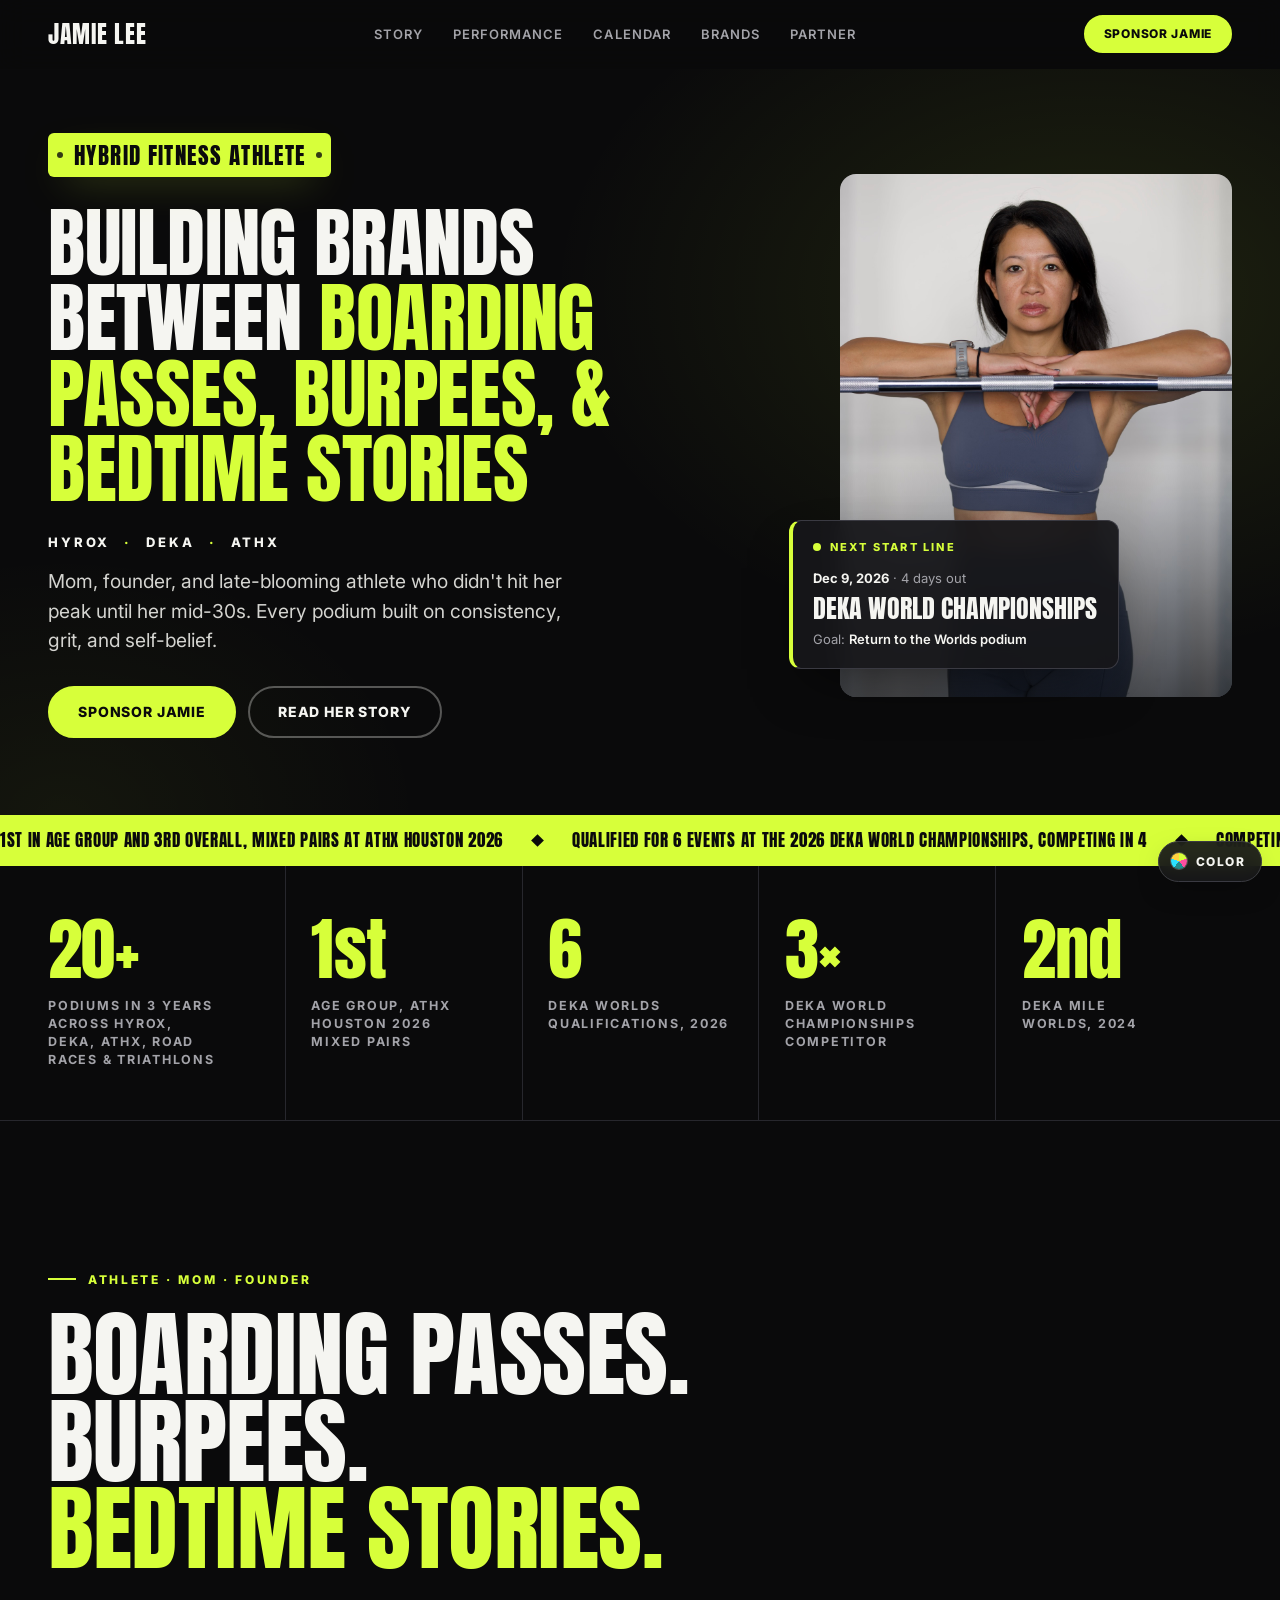
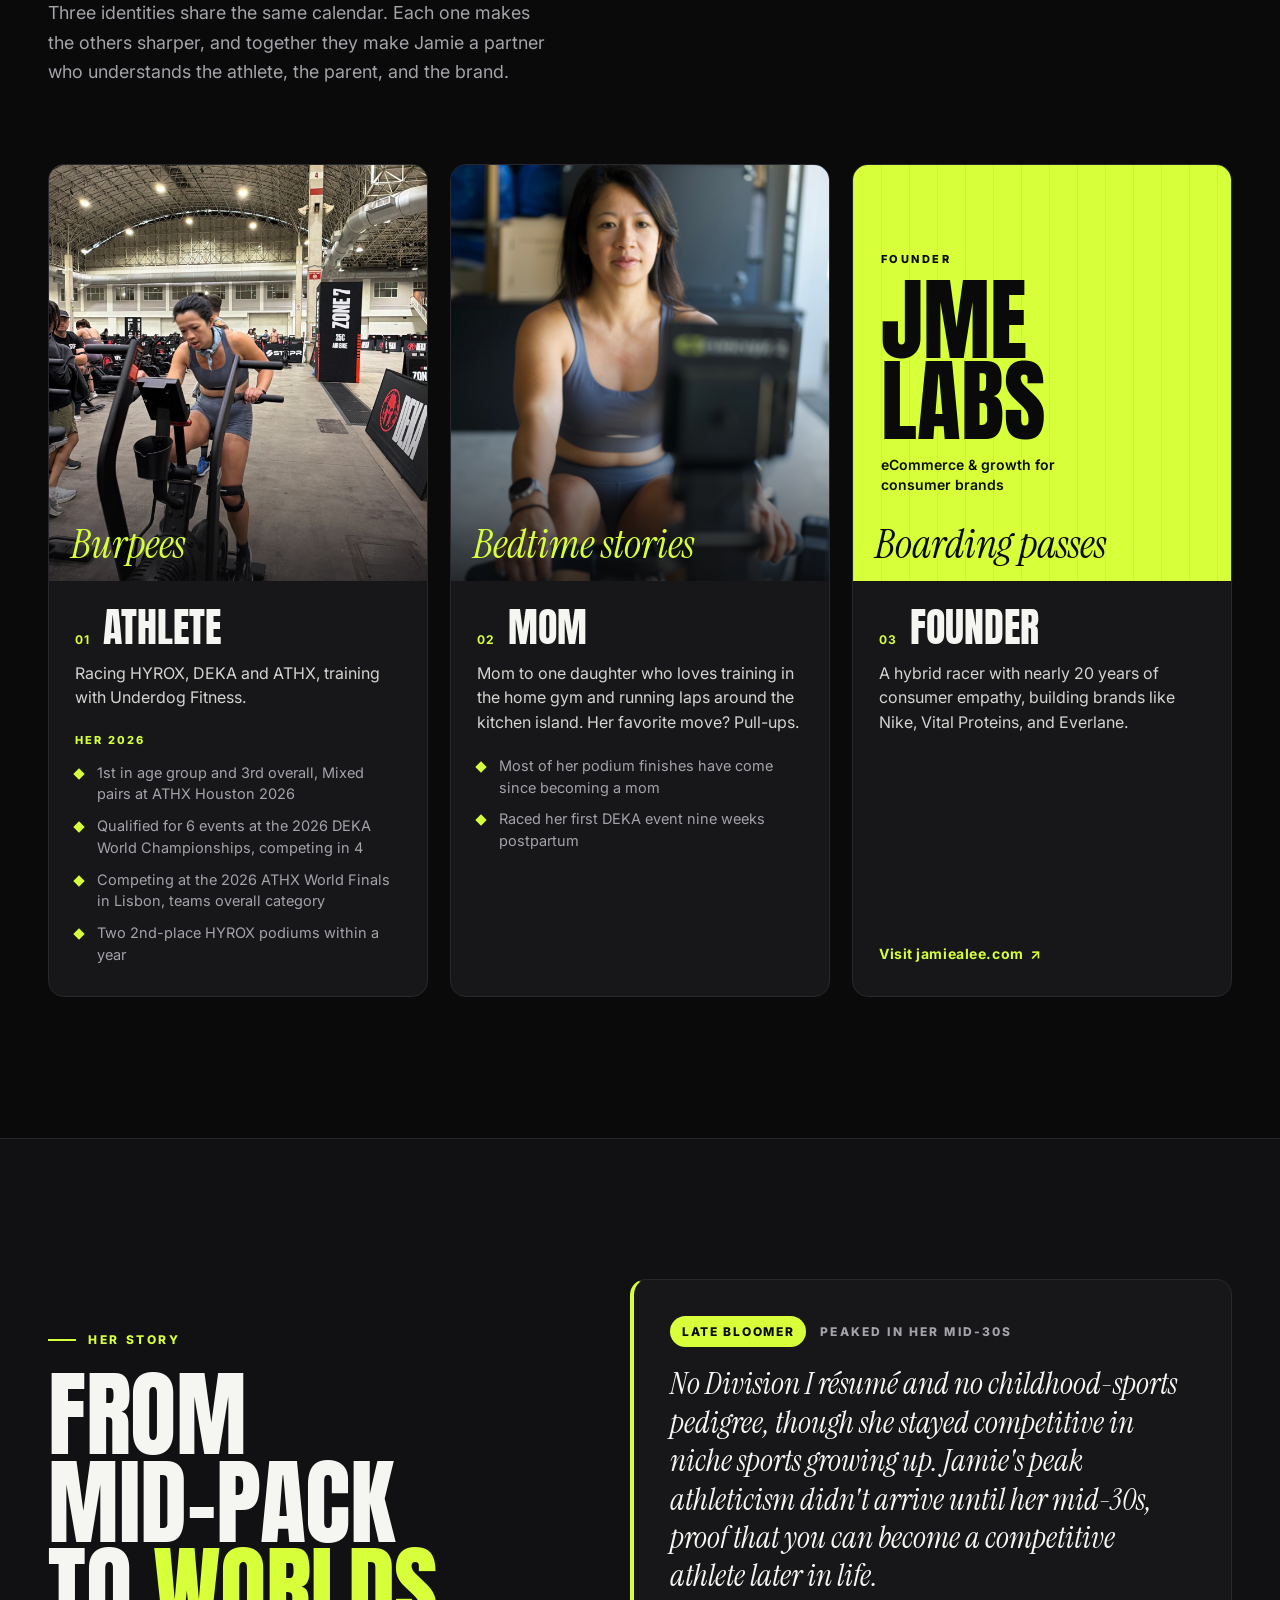
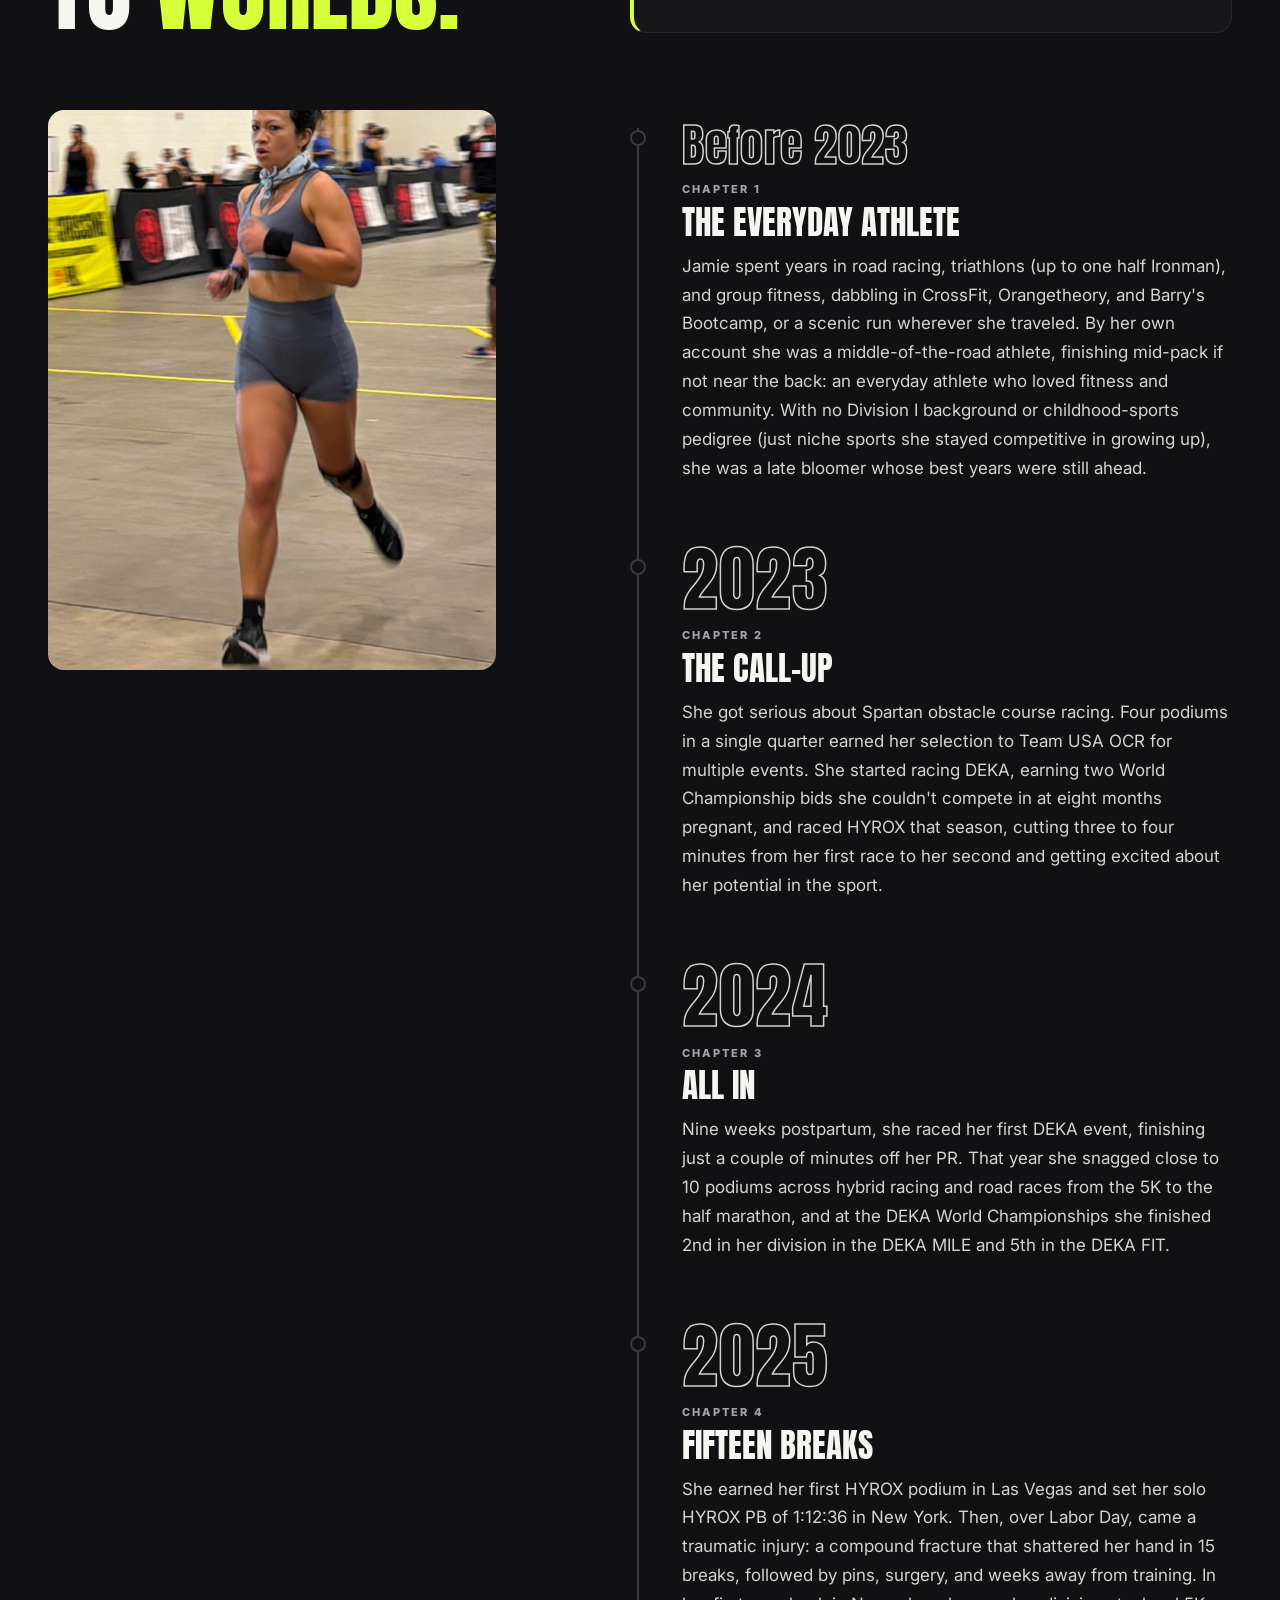
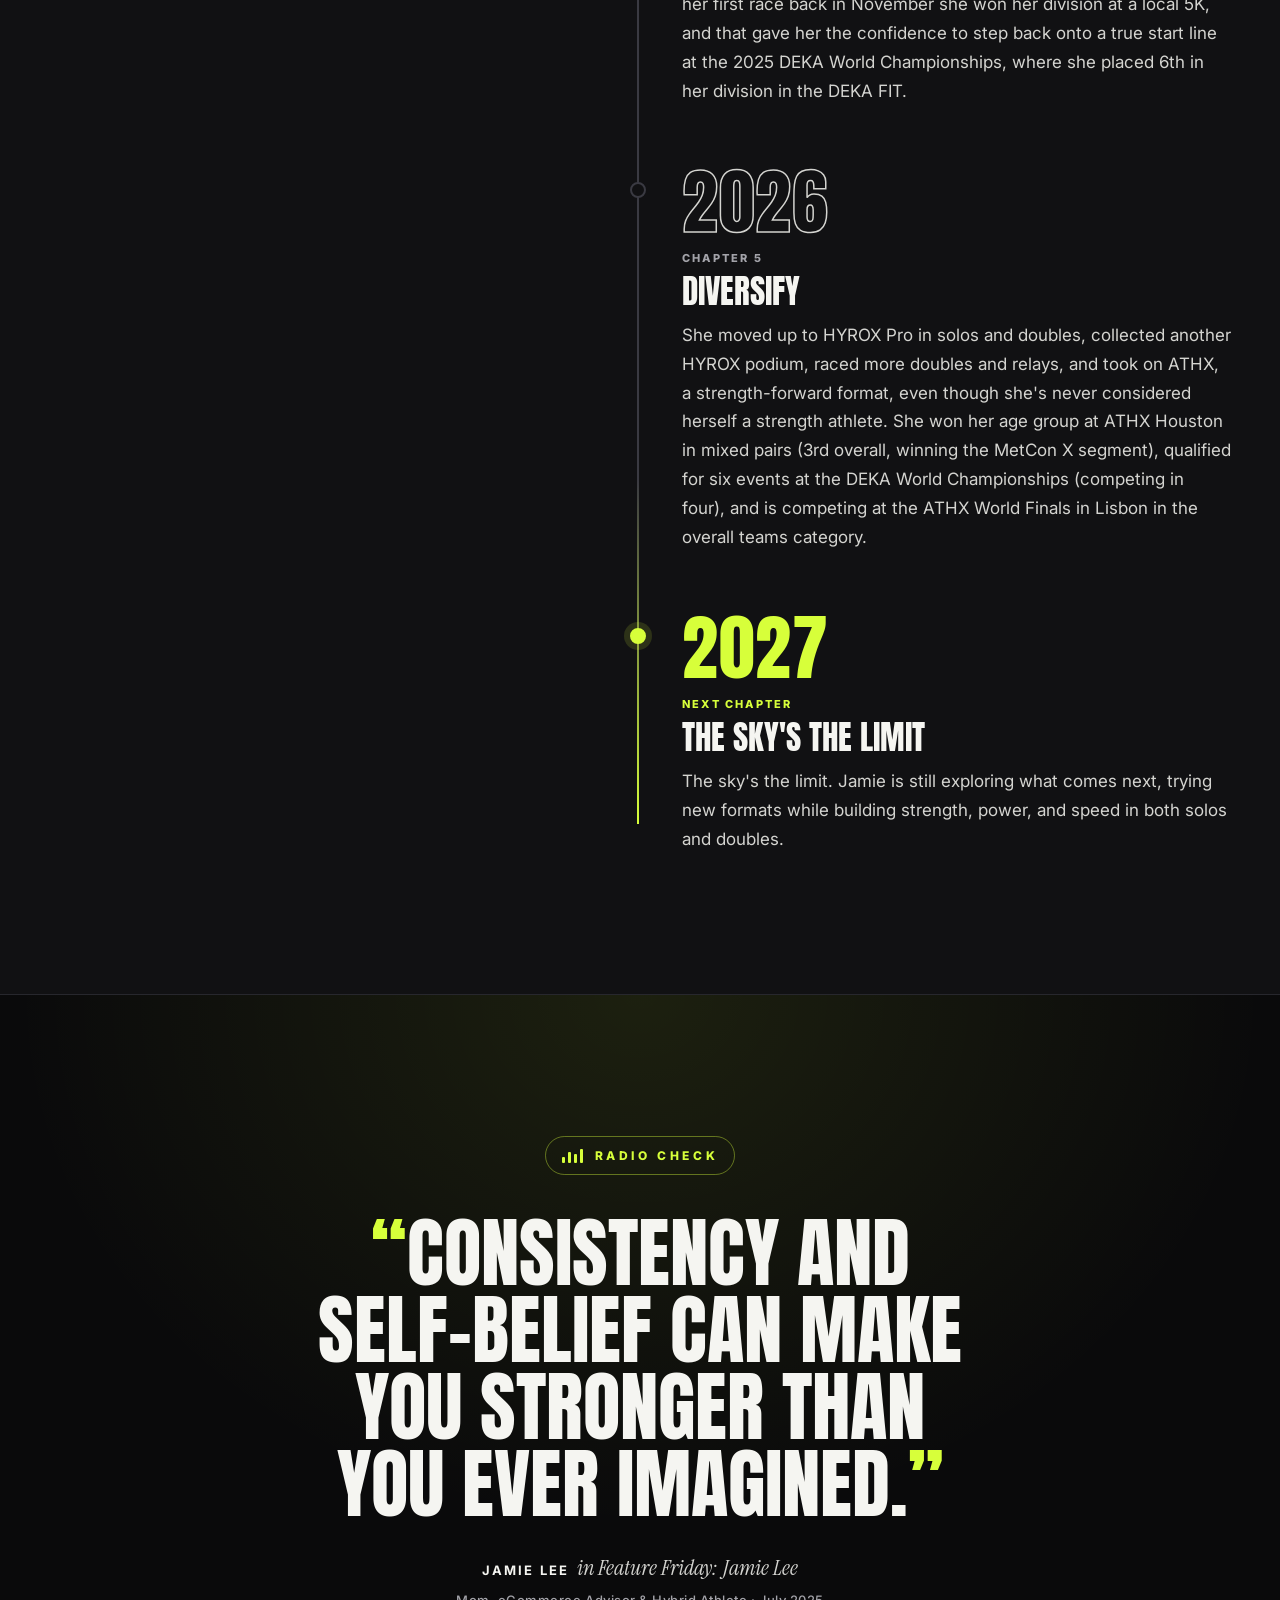
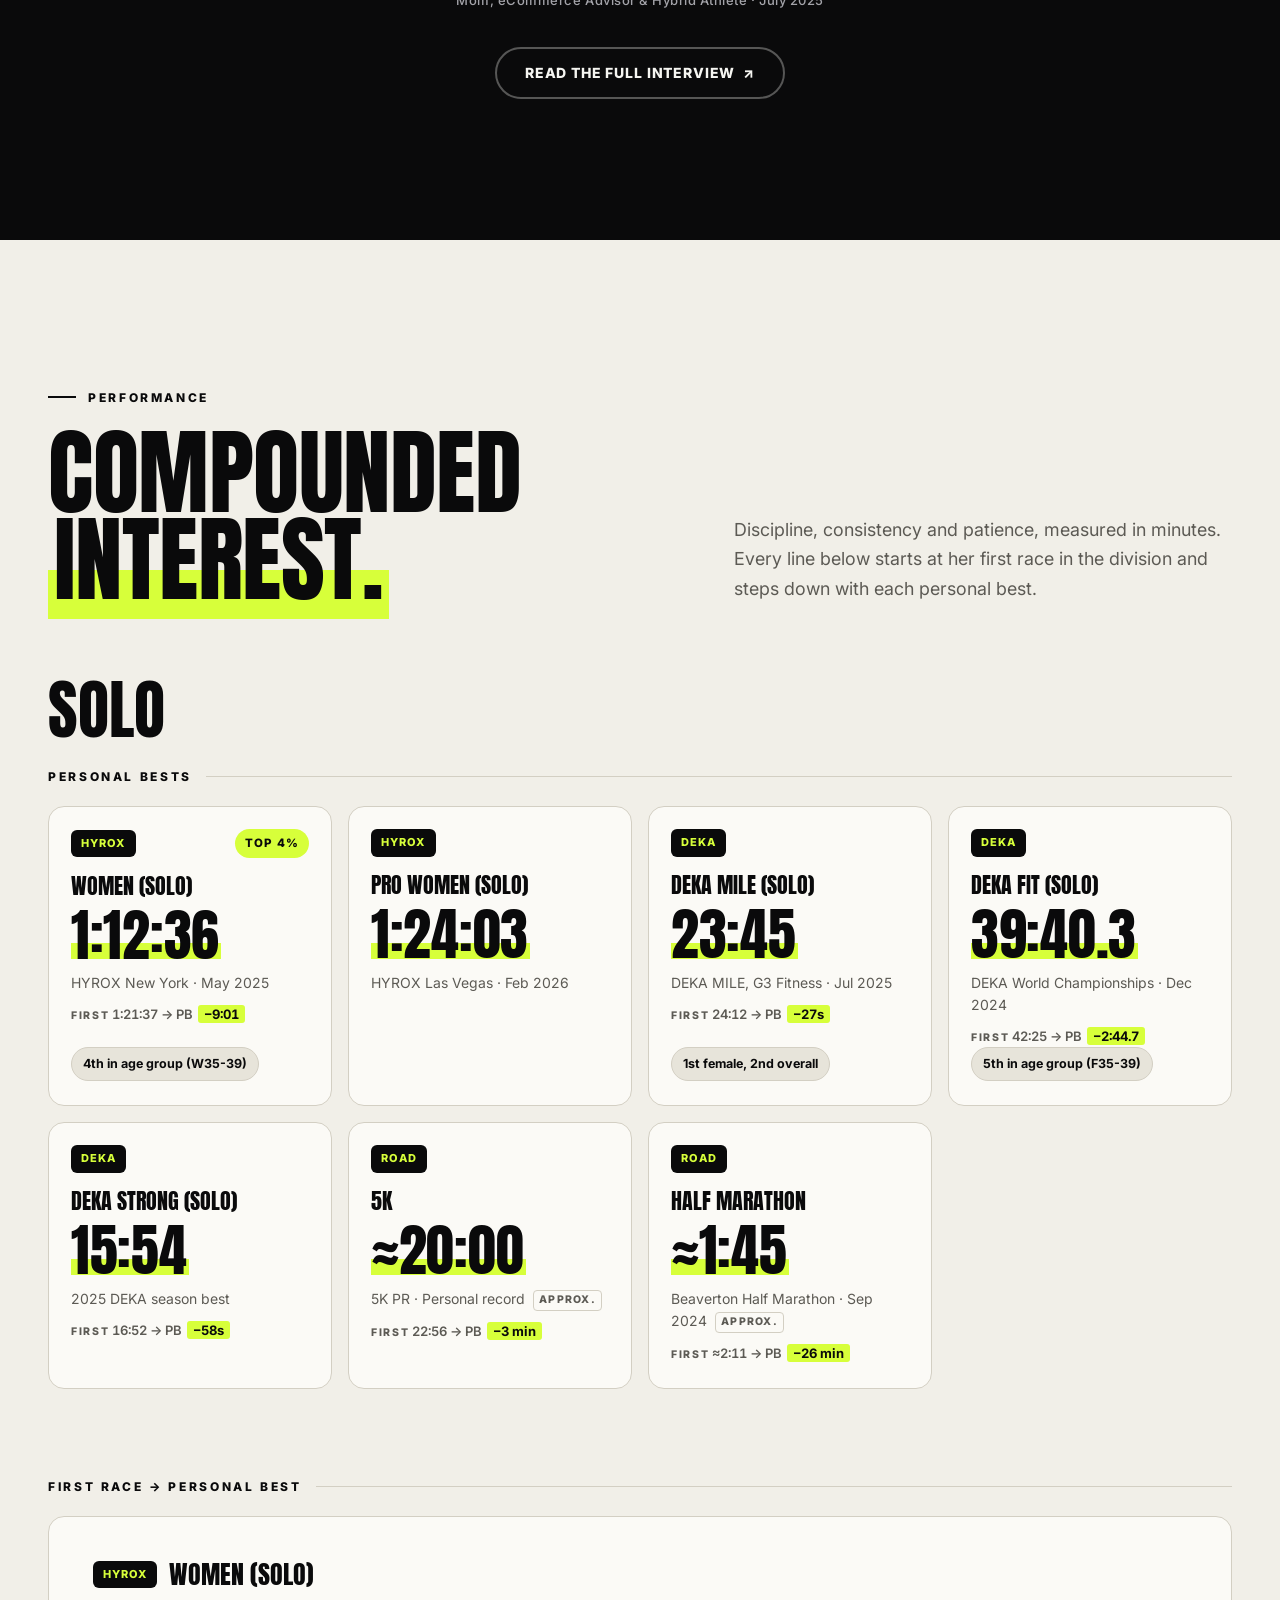
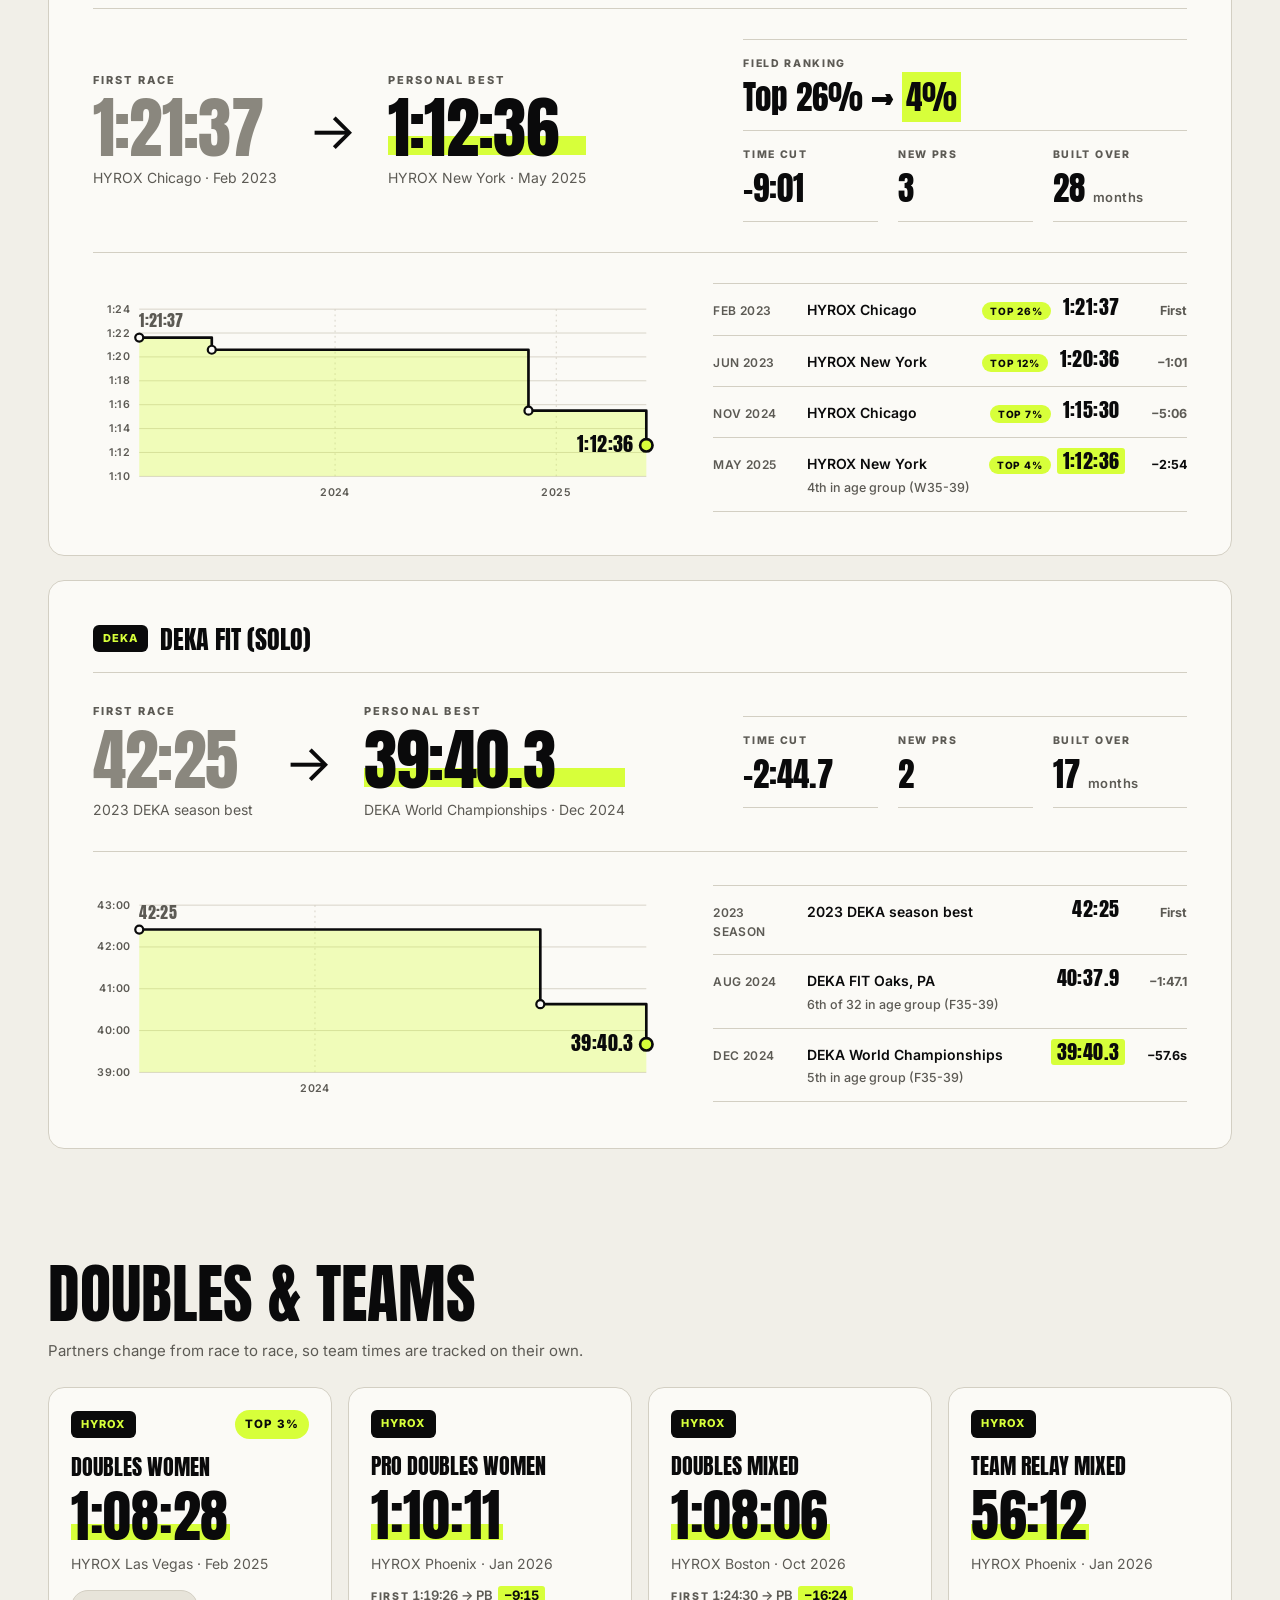
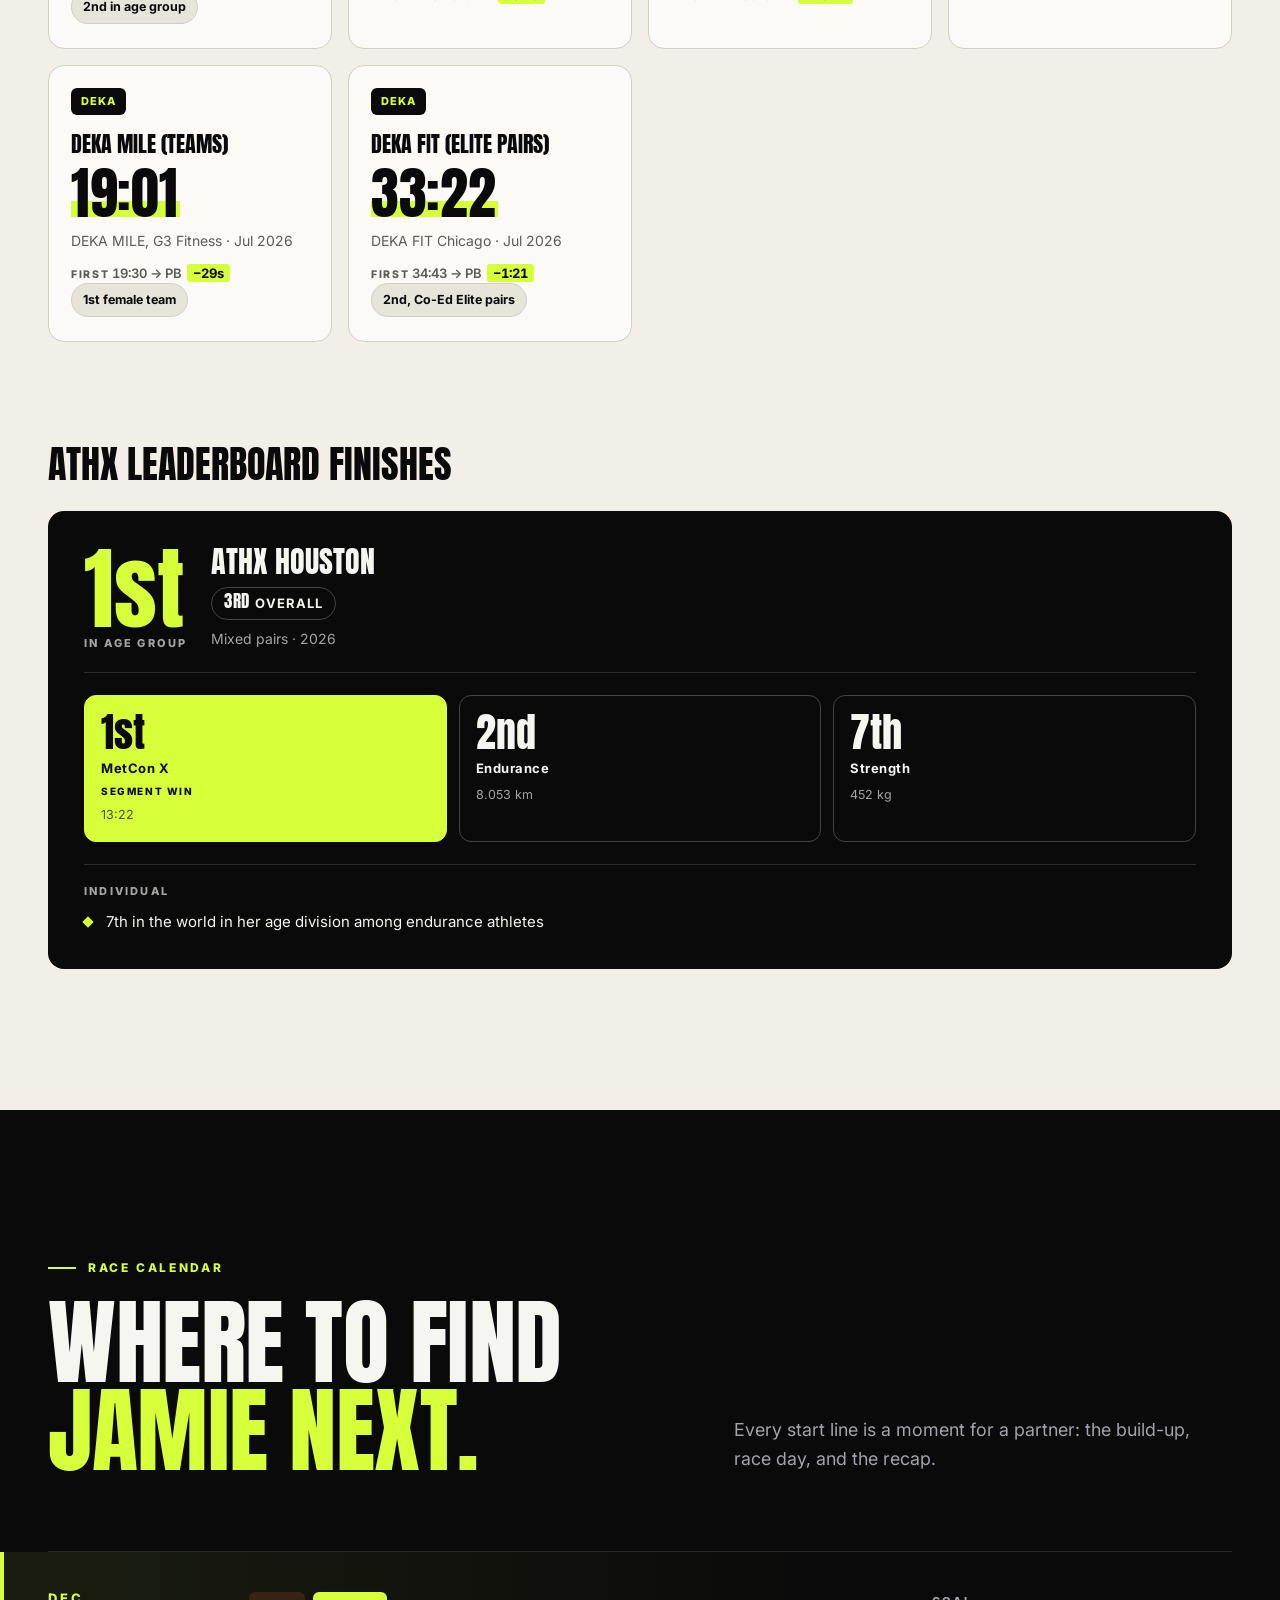
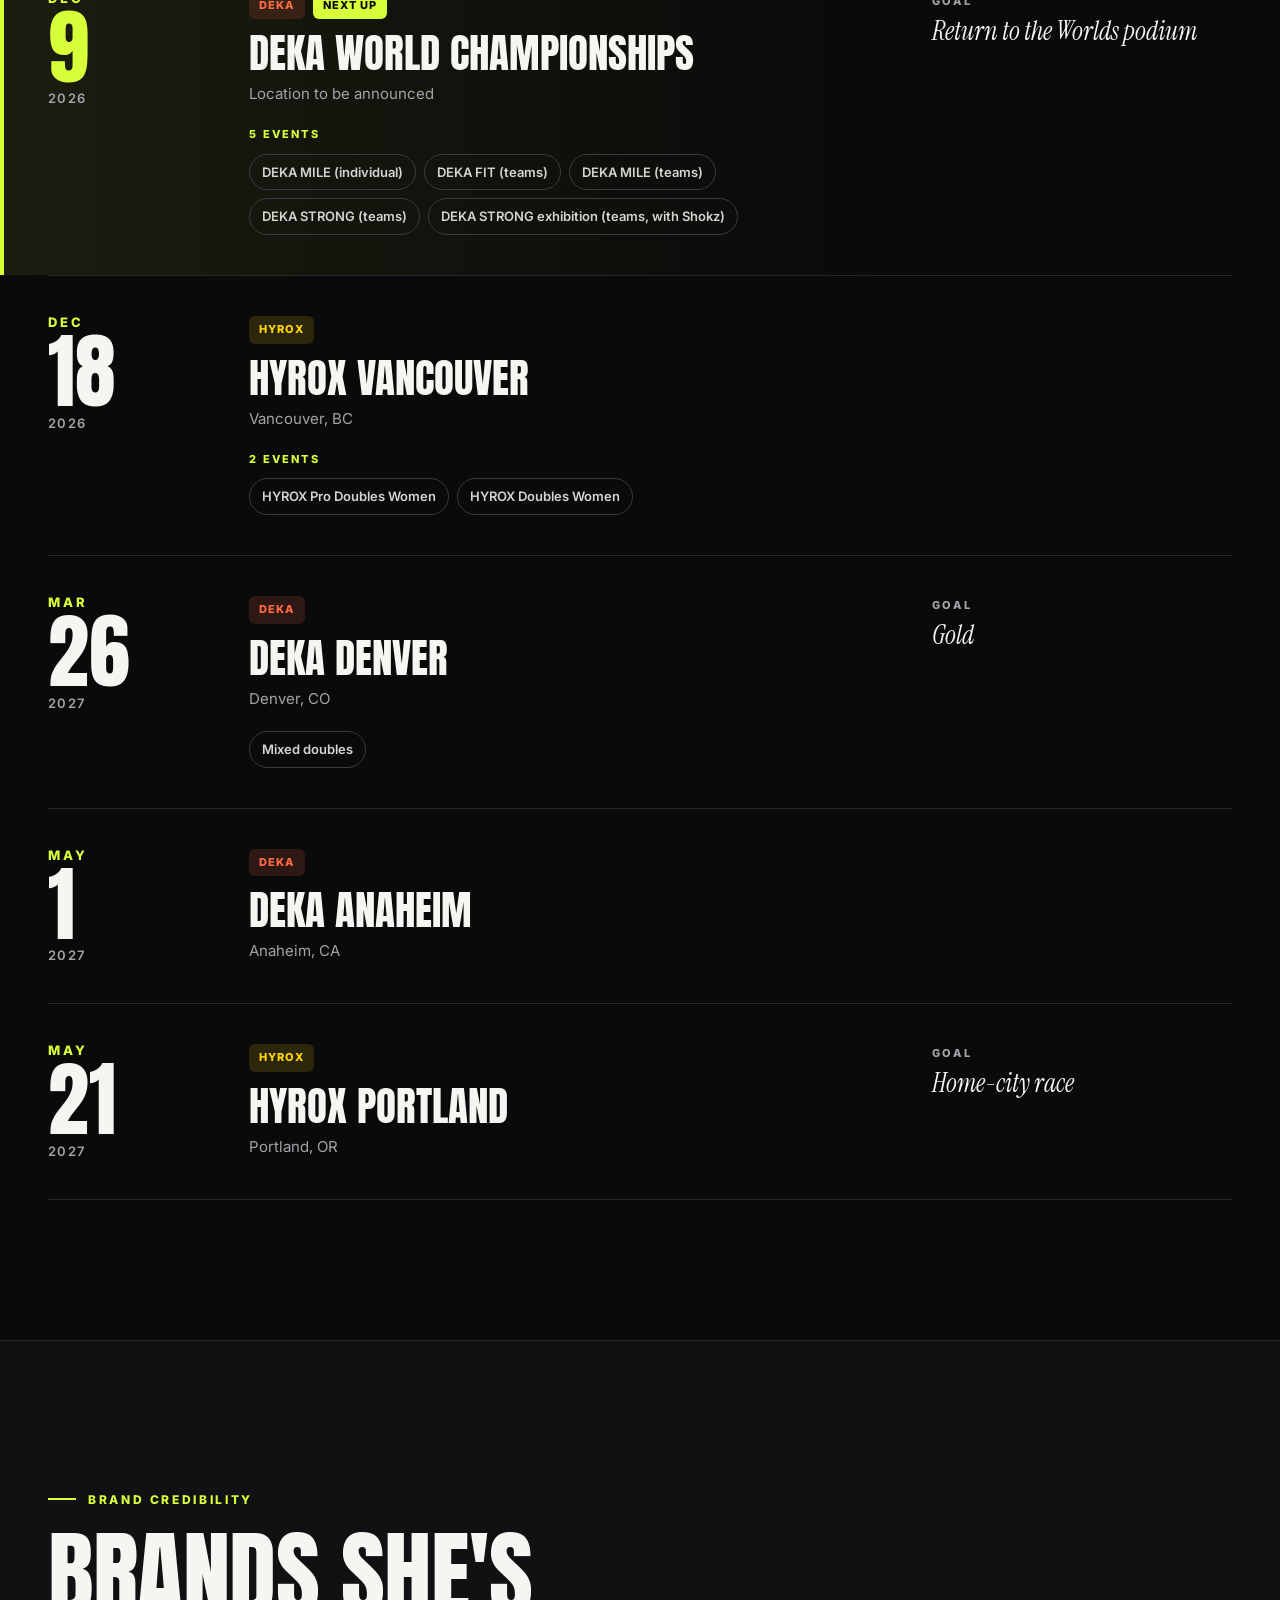
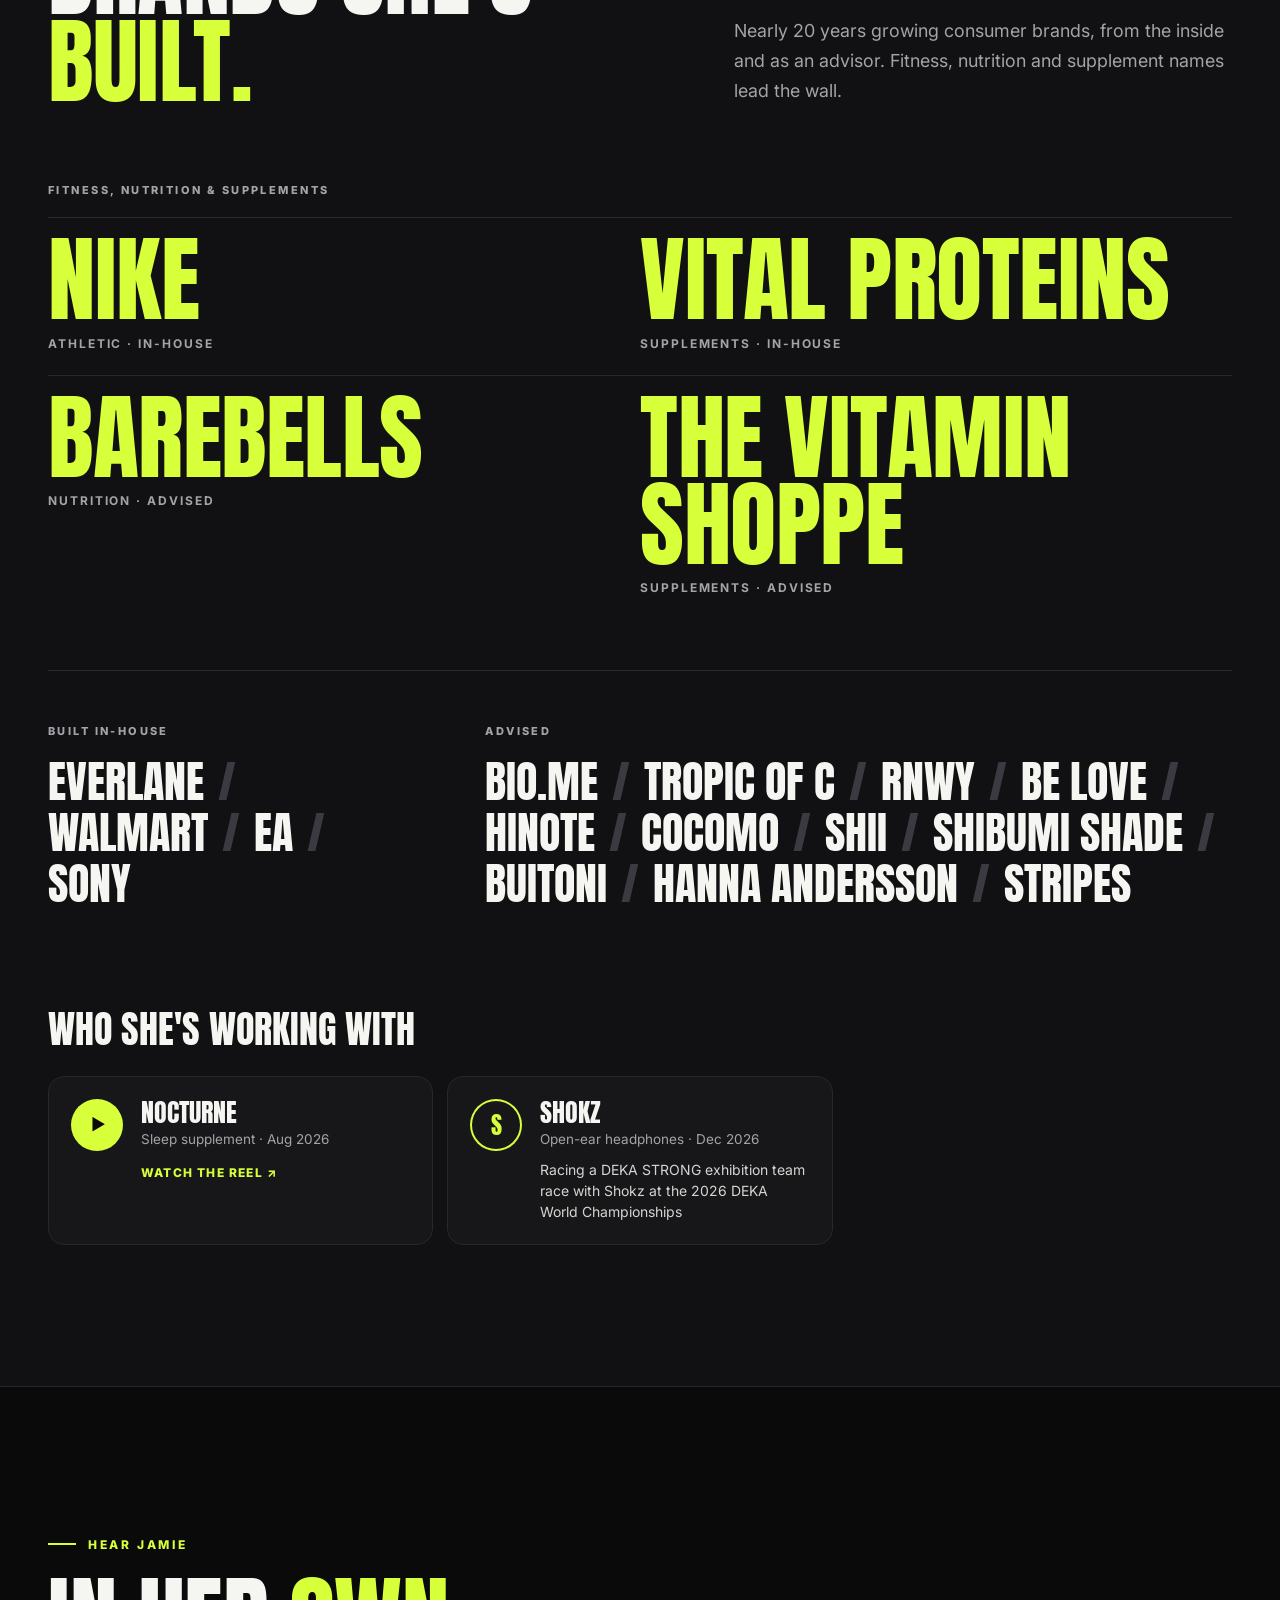
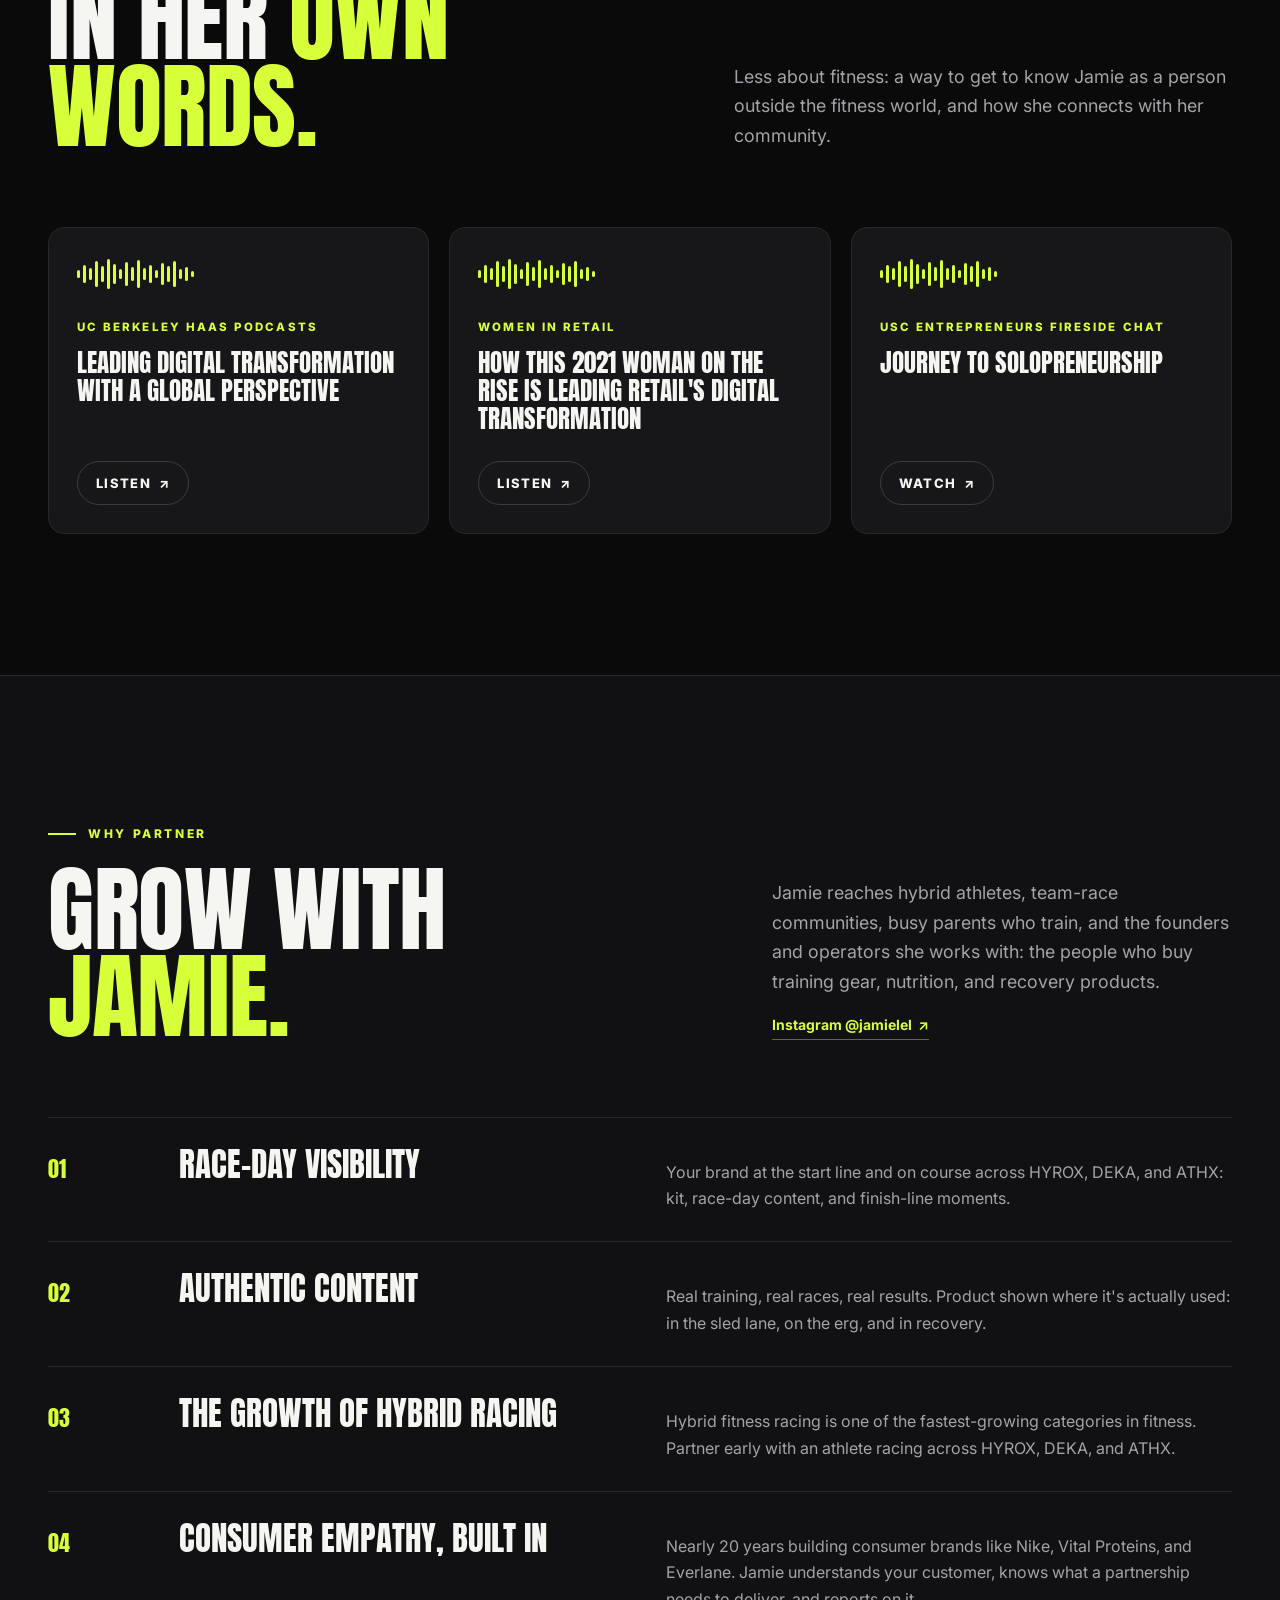
==== commit 8423a5e5: "v6: outfits as a fun fact, staples detail, sponsor-focused CTAs - Remove the outfits band; the line " ====
--- a/v6/index.html
+++ b/v6/index.html
@@ -37,7 +37,7 @@
         <a href="#brands">Brands</a>
         <a href="#partner">Partner</a>
       </nav>
-      <a href="#contact" class="btn btn--sm" id="nav-cta">Partner with Jamie</a>
+      <a href="#contact" class="btn btn--sm" id="nav-cta">Sponsor Jamie</a>
     </div>
   </header>
 
@@ -51,7 +51,7 @@
           <p class="hero__disc" id="hero-disc"></p>
           <p class="hero__lede" id="hero-lede"></p>
           <div class="hero__ctas">
-            <a href="#contact" class="btn" id="hero-cta">Partner with Jamie</a>
+            <a href="#contact" class="btn" id="hero-cta">Sponsor Jamie</a>
             <a href="#story" class="btn btn--ghost">Read her story</a>
           </div>
         </div>
@@ -244,7 +244,7 @@
     <section class="contact" id="contact" aria-labelledby="contact-title">
       <div class="wrap contact__inner">
         <p class="contact__eyebrow">Partnerships</p>
-        <h2 class="contact__title" id="contact-title">Let's race<br />together.</h2>
+        <h2 class="contact__title" id="contact-title">Become a<br />sponsor.</h2>
         <p class="contact__lede" id="contact-lede"></p>
         <div class="contact__ctas">
           <a class="btn btn--ink" id="contact-email" href="#"></a>
